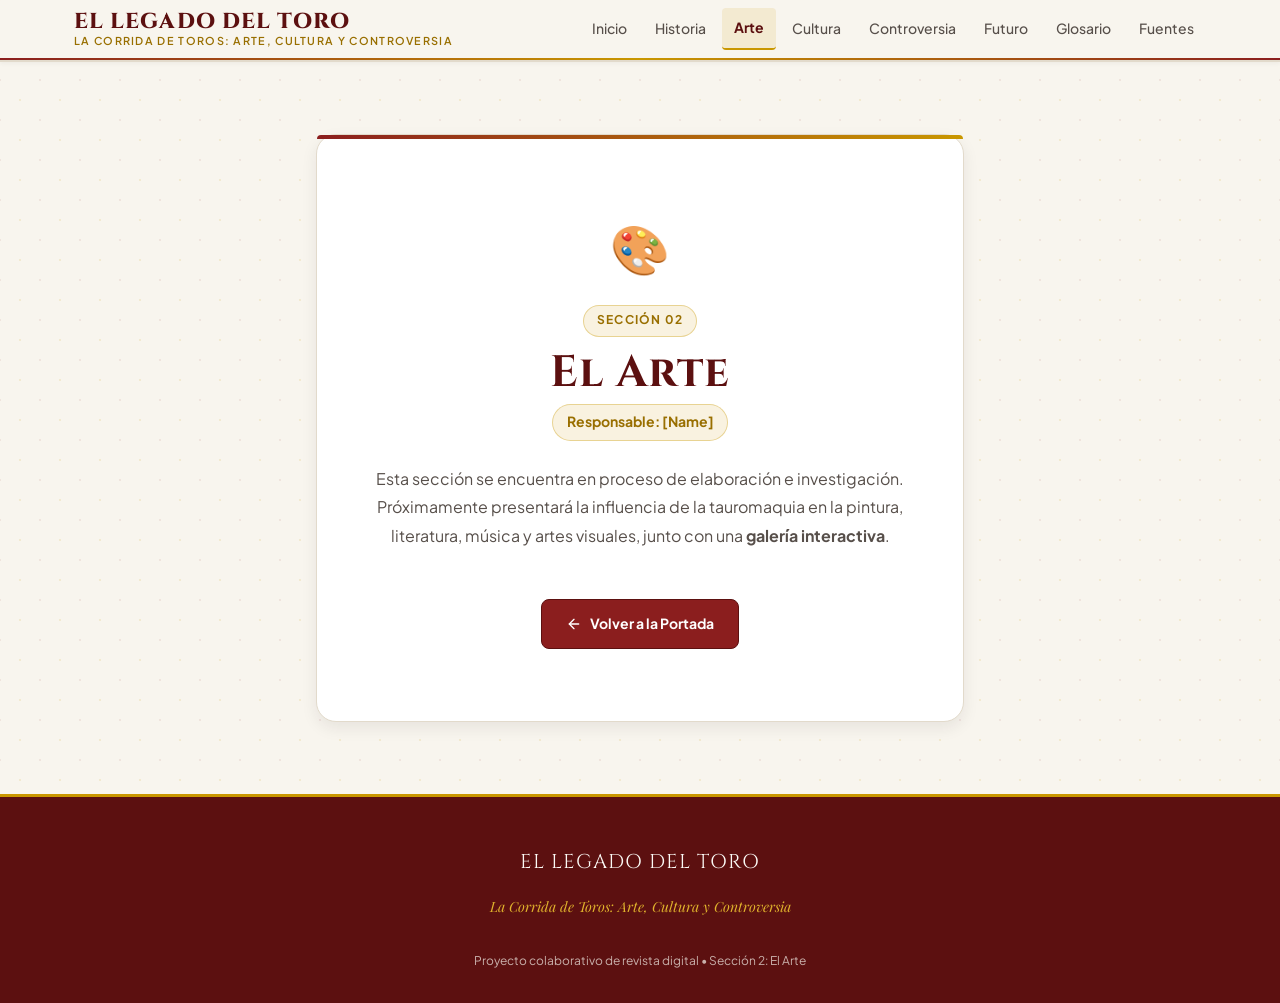
==== sections/arte/index.html @ b4656eda "Rebrand to El Legado del Toro and add 5-block landing page" ====
<!DOCTYPE html>
<html lang="es">
<head>
  <meta charset="UTF-8">
  <meta name="viewport" content="width=device-width, initial-scale=1.0">
  <meta name="description" content="Sección 2: El Arte - En construcción. Revista digital El Legado del Toro.">
  <title>El Arte (En Construcción) | El Legado del Toro</title>

  <!-- Estilos compartidos -->
  <link rel="stylesheet" href="../../css/shared.css">

  <!-- Script de navegación -->
  <script src="../../js/nav.js" defer></script>
</head>
<body>

  <!-- Contenedor de la barra de navegación compartida -->
  <div id="site-nav-container"></div>

  <main id="main-content">
    <div class="site-container">
      <div class="construction-container">
        <div class="construction-card">
          <div class="construction-icon" aria-hidden="true">🎨</div>
          <span class="badge badge-gold" style="margin-bottom: var(--space-sm);">Sección 02</span>
          <h1 class="construction-title">El Arte</h1>
          <div class="construction-owner">Responsable: [Name]</div>
          <p class="construction-desc">
            Esta sección se encuentra en proceso de elaboración e investigación. Próximamente presentará la influencia de la tauromaquia en la pintura, literatura, música y artes visuales, junto con una <strong>galería interactiva</strong>.
          </p>
          <a href="../../index.html" class="btn btn-primary" id="back-home-btn">
            <svg width="16" height="16" viewBox="0 0 24 24" fill="none" stroke="currentColor" stroke-width="2" stroke-linecap="round" stroke-linejoin="round" aria-hidden="true">
              <line x1="19" y1="12" x2="5" y2="12"></line>
              <polyline points="12 19 5 12 12 5"></polyline>
            </svg>
            Volver a la Portada
          </a>
        </div>
      </div>
    </div>
  </main>

  <footer class="site-footer" id="site-footer">
    <div class="site-container">
      <div class="footer-content">
        <div class="footer-brand">El Legado del Toro</div>
        <p class="footer-subtitle">La Corrida de Toros: Arte, Cultura y Controversia</p>
        <p class="footer-copy">
          Proyecto colaborativo de revista digital • Sección 2: El Arte
        </p>
      </div>
    </div>
  </footer>

</body>
</html>
---- css/shared.css ----
/* ==========================================================================
   EL LEGADO DEL TORO - SHARED DESIGN SYSTEM
   Archivo: css/shared.css
   Estilos base compartidos y variables globales para la revista digital.
   ========================================================================== */

@import url('https://fonts.googleapis.com/css2?family=Cinzel:wght@600;700;800;900&family=Playfair+Display:ital,wght@0,500;0,600;0,700;0,900;1,400;1,600&family=Plus+Jakarta+Sans:ital,wght@0,300;0,400;0,500;0,600;0,700;1,400&display=swap');

:root {
  /* --- PALETA DE COLOR PRINCIPAL --- */
  /* Rojo profundo (Primary) */
  --color-primary: #8B1E1E;
  --color-primary-dark: #5C1010;
  --color-primary-light: #B83232;
  --color-primary-subtle: rgba(139, 30, 30, 0.08);

  /* Dorado / Albero (Gold Accent) */
  --color-gold: #C99700;
  --color-gold-light: #E0B32D;
  --color-gold-dark: #996F00;
  --color-gold-subtle: rgba(201, 151, 0, 0.12);

  /* Arena / Fondo cálido (Sand Background) */
  --color-bg-sand: #F8F5EE;
  --color-bg-sand-light: #FCFAF6;
  --color-bg-sand-muted: #EFE9DD;
  --color-surface: #FFFFFF;
  --color-surface-elevated: #FFFDF9;

  /* Neutros y texto */
  --color-text-primary: #231F20;
  --color-text-secondary: #574F4A;
  --color-text-muted: #7E746D;
  --color-border: #E2DACB;
  --color-border-subtle: rgba(226, 218, 203, 0.6);
  --color-border-gold: rgba(201, 151, 0, 0.35);

  /* --- TIPOGRAFÍA --- */
  --font-serif-display: 'Cinzel', 'Playfair Display', Georgia, serif;
  --font-serif-heading: 'Playfair Display', Georgia, serif;
  --font-sans-body: 'Plus Jakarta Sans', system-ui, -apple-system, 'Segoe UI', Roboto, sans-serif;

  /* Escala de texto */
  --text-xs: 0.75rem;    /* 12px */
  --text-sm: 0.875rem;   /* 14px */
  --text-base: 1rem;     /* 16px */
  --text-lg: 1.125rem;   /* 18px */
  --text-xl: 1.25rem;    /* 20px */
  --text-2xl: 1.5rem;    /* 24px */
  --text-3xl: 1.875rem;  /* 30px */
  --text-4xl: 2.25rem;   /* 36px */
  --text-5xl: 3rem;      /* 48px */

  /* --- ESPACIADO Y LAYOUT --- */
  --space-xs: 0.25rem;
  --space-sm: 0.5rem;
  --space-md: 1rem;
  --space-lg: 1.5rem;
  --space-xl: 2rem;
  --space-2xl: 3rem;
  --space-3xl: 4.5rem;

  --max-width-content: 1180px;
  --max-width-reading: 780px;

  /* --- BORDES Y SOMBRAS --- */
  --radius-sm: 4px;
  --radius-md: 8px;
  --radius-lg: 14px;
  --radius-xl: 20px;
  --radius-full: 9999px;

  --shadow-sm: 0 2px 4px rgba(35, 31, 32, 0.04);
  --shadow-md: 0 6px 16px rgba(35, 31, 32, 0.08);
  --shadow-lg: 0 14px 34px rgba(35, 31, 32, 0.12);
  --shadow-gold: 0 8px 24px rgba(201, 151, 0, 0.22);
  --shadow-card-hover: 0 18px 36px rgba(139, 30, 30, 0.14);

  /* Transiciones */
  --transition-fast: 0.18s ease;
  --transition-normal: 0.28s cubic-bezier(0.16, 1, 0.3, 1);
}

/* ==========================================================================
   RESET & ESTILOS BASE
   ========================================================================== */

*, *::before, *::after {
  box-sizing: border-box;
  margin: 0;
  padding: 0;
}

html {
  font-size: 16px;
  scroll-behavior: smooth;
  -webkit-text-size-adjust: 100%;
}

body {
  font-family: var(--font-sans-body);
  font-size: var(--text-base);
  line-height: 1.7;
  color: var(--color-text-primary);
  background-color: var(--color-bg-sand);
  background-image: 
    radial-gradient(var(--color-gold-subtle) 0.75px, transparent 0.75px),
    radial-gradient(var(--color-primary-subtle) 0.75px, var(--color-bg-sand) 0.75px);
  background-size: 40px 40px;
  background-position: 0 0, 20px 20px;
  min-height: 100vh;
  display: flex;
  flex-direction: column;
}

/* Selección de texto */
::selection {
  background-color: var(--color-gold);
  color: var(--color-surface);
}

/* Enlaces */
a {
  color: var(--color-primary);
  text-decoration: none;
  transition: color var(--transition-fast), border-color var(--transition-fast);
}

a:hover {
  color: var(--color-primary-dark);
}

/* Tipografía de encabezados */
h1, h2, h3, h4, h5, h6 {
  font-family: var(--font-serif-heading);
  color: var(--color-primary-dark);
  line-height: 1.25;
  font-weight: 700;
  letter-spacing: -0.01em;
}

h1 {
  font-family: var(--font-serif-display);
  font-size: clamp(2.2rem, 5vw, 3.5rem);
  letter-spacing: 0.02em;
}

h2 {
  font-size: clamp(1.75rem, 3.5vw, 2.35rem);
  margin-bottom: var(--space-md);
  position: relative;
}

h3 {
  font-size: var(--text-2xl);
  margin-bottom: var(--space-sm);
}

p {
  margin-bottom: var(--space-md);
  color: var(--color-text-secondary);
}

p:last-child {
  margin-bottom: 0;
}

/* ==========================================================================
   LAYOUT Y CONTENEDORES
   ========================================================================== */

.site-container {
  width: 100%;
  max-width: var(--max-width-content);
  margin-left: auto;
  margin-right: auto;
  padding-left: var(--space-lg);
  padding-right: var(--space-lg);
}

.reading-container {
  width: 100%;
  max-width: var(--max-width-reading);
  margin-left: auto;
  margin-right: auto;
}

main {
  flex: 1 0 auto;
}

/* ==========================================================================
   BARRA DE NAVEGACIÓN (SHARED NAVBAR)
   ========================================================================== */

.site-header {
  position: sticky;
  top: 0;
  z-index: 1000;
  background-color: rgba(248, 245, 238, 0.96);
  backdrop-filter: blur(12px);
  -webkit-backdrop-filter: blur(12px);
  border-bottom: 2px solid var(--color-border);
  box-shadow: var(--shadow-sm);
  transition: background-color var(--transition-normal);
}

.site-header::after {
  content: '';
  display: block;
  height: 2px;
  background: linear-gradient(90deg, var(--color-primary) 0%, var(--color-gold) 50%, var(--color-primary) 100%);
  width: 100%;
}

.site-nav {
  display: flex;
  align-items: center;
  justify-content: space-between;
  padding-top: var(--space-sm);
  padding-bottom: var(--space-sm);
  gap: var(--space-md);
}

.nav-brand {
  display: flex;
  flex-direction: column;
  text-decoration: none;
  line-height: 1.15;
}

.nav-brand-title {
  font-family: var(--font-serif-display);
  font-size: clamp(1.1rem, 2vw, 1.35rem);
  font-weight: 800;
  color: var(--color-primary-dark);
  letter-spacing: 0.05em;
  text-transform: uppercase;
}

.nav-brand-subtitle {
  font-size: 0.68rem;
  color: var(--color-gold-dark);
  text-transform: uppercase;
  letter-spacing: 0.12em;
  font-weight: 600;
}

.nav-toggle {
  display: none;
  background: transparent;
  border: 1px solid var(--color-border);
  border-radius: var(--radius-sm);
  padding: 0.5rem 0.65rem;
  color: var(--color-primary-dark);
  cursor: pointer;
  font-size: 1.25rem;
  transition: all var(--transition-fast);
}

.nav-toggle:hover,
.nav-toggle:focus-visible {
  background-color: var(--color-gold-subtle);
  border-color: var(--color-gold);
  outline: none;
}

.nav-menu-wrapper {
  display: flex;
  align-items: center;
}

.nav-menu {
  display: flex;
  list-style: none;
  align-items: center;
  gap: 0.25rem;
}

.nav-item {
  position: relative;
}

.nav-link {
  display: block;
  padding: 0.5rem 0.75rem;
  font-size: var(--text-sm);
  font-weight: 500;
  color: var(--color-text-secondary);
  border-radius: var(--radius-sm);
  transition: all var(--transition-fast);
  white-space: nowrap;
}

.nav-link:hover {
  color: var(--color-primary);
  background-color: var(--color-primary-subtle);
}

.nav-link.active {
  color: var(--color-primary-dark);
  font-weight: 700;
  background-color: var(--color-gold-subtle);
  border-bottom: 2px solid var(--color-gold);
}

/* ==========================================================================
   LANDING PAGE: HERO SECTION (STRIKING HERO)
   ========================================================================== */

.landing-hero {
  padding: var(--space-3xl) 0 var(--space-2xl);
  text-align: center;
  position: relative;
}

.hero-ornament {
  display: flex;
  align-items: center;
  justify-content: center;
  gap: var(--space-sm);
  margin-bottom: var(--space-md);
}

.hero-ornament-line {
  width: 48px;
  height: 1px;
  background-color: var(--color-gold);
}

.hero-crest {
  font-size: 1.4rem;
  color: var(--color-gold);
}

.hero-title {
  font-family: var(--font-serif-display);
  font-size: clamp(2.5rem, 6vw, 4.25rem);
  font-weight: 900;
  color: var(--color-primary-dark);
  letter-spacing: 0.04em;
  text-transform: uppercase;
  margin-bottom: var(--space-sm);
  line-height: 1.1;
  text-shadow: 0 2px 4px rgba(139, 30, 30, 0.08);
}

.hero-subtitle {
  font-family: var(--font-serif-heading);
  font-size: clamp(1.2rem, 2.5vw, 1.75rem);
  font-style: italic;
  color: var(--color-gold-dark);
  margin-bottom: var(--space-lg);
  letter-spacing: 0.01em;
}

.hero-welcome {
  max-width: 720px;
  margin: 0 auto;
  font-size: clamp(1rem, 1.8vw, 1.18rem);
  color: var(--color-text-secondary);
  line-height: 1.8;
}

.hero-divider {
  display: flex;
  align-items: center;
  justify-content: center;
  margin: var(--space-2xl) auto 0;
  max-width: 280px;
}

.hero-divider::before,
.hero-divider::after {
  content: '';
  flex: 1;
  height: 1px;
  background: linear-gradient(to right, transparent, var(--color-border-gold), transparent);
}

/* ==========================================================================
   LANDING PAGE: 5 BLOQUES DE MIEMBROS (DATA-DRIVEN MEMBERS GRID)
   ========================================================================== */

.members-section {
  padding: var(--space-2xl) 0 var(--space-3xl);
}

.members-header {
  text-align: center;
  margin-bottom: var(--space-2xl);
}

.members-section-label {
  font-size: var(--text-xs);
  text-transform: uppercase;
  letter-spacing: 0.16em;
  color: var(--color-gold-dark);
  font-weight: 700;
  display: block;
  margin-bottom: var(--space-xs);
}

.members-section-title {
  font-size: clamp(1.8rem, 3.5vw, 2.5rem);
  color: var(--color-primary-dark);
}

.members-grid {
  display: grid;
  grid-template-columns: repeat(auto-fit, minmax(320px, 1fr));
  gap: var(--space-xl);
}

/* Estilo de cada bloque grande clickeable */
.member-block {
  display: flex;
  flex-direction: column;
  background-color: var(--color-surface);
  border: 1px solid var(--color-border);
  border-radius: var(--radius-lg);
  padding: var(--space-xl);
  text-decoration: none;
  color: inherit;
  box-shadow: var(--shadow-sm);
  position: relative;
  overflow: hidden;
  transition: transform var(--transition-normal), box-shadow var(--transition-normal), border-color var(--transition-normal);
  cursor: pointer;
}

.member-block::before {
  content: '';
  position: absolute;
  top: 0;
  left: 0;
  right: 0;
  height: 4px;
  background: linear-gradient(90deg, var(--color-primary) 0%, var(--color-gold) 100%);
  opacity: 0.6;
  transition: opacity var(--transition-fast), height var(--transition-fast);
}

/* Animaciones Hover y Focus */
.member-block:hover {
  transform: translateY(-8px);
  border-color: var(--color-gold);
  box-shadow: var(--shadow-card-hover), var(--shadow-gold);
  background-color: var(--color-surface-elevated);
}

.member-block:hover::before {
  opacity: 1;
  height: 6px;
}

.member-block:focus-visible {
  outline: 3px solid var(--color-gold);
  outline-offset: 4px;
  transform: translateY(-4px);
  box-shadow: var(--shadow-md), var(--shadow-gold);
}

/* Encabezado del bloque */
.member-block-top {
  display: flex;
  align-items: center;
  justify-content: space-between;
  margin-bottom: var(--space-md);
}

.member-block-num {
  font-family: var(--font-serif-display);
  font-size: var(--text-sm);
  font-weight: 700;
  color: var(--color-gold-dark);
  letter-spacing: 0.1em;
  text-transform: uppercase;
}

.member-block-author {
  font-size: var(--text-xs);
  font-weight: 700;
  color: var(--color-primary-dark);
  background-color: var(--color-primary-subtle);
  padding: 0.25rem 0.65rem;
  border-radius: var(--radius-full);
  border: 1px solid rgba(139, 30, 30, 0.15);
  letter-spacing: 0.03em;
}

/* Título de la sección */
.member-block-title {
  font-family: var(--font-serif-heading);
  font-size: var(--text-2xl);
  color: var(--color-primary-dark);
  margin-bottom: var(--space-sm);
  transition: color var(--transition-fast);
}

.member-block:hover .member-block-title {
  color: var(--color-primary);
}

/* Descripción de una línea */
.member-block-desc {
  font-size: var(--text-sm);
  color: var(--color-text-secondary);
  line-height: 1.6;
  margin-bottom: var(--space-lg);
  flex-grow: 1;
}

/* Pie del bloque: Funcionalidad interactiva y flecha */
.member-block-footer {
  display: flex;
  align-items: center;
  justify-content: space-between;
  border-top: 1px solid var(--color-border-subtle);
  padding-top: var(--space-md);
  margin-top: auto;
}

.member-block-feature {
  display: inline-flex;
  align-items: center;
  gap: 0.4rem;
  font-size: var(--text-xs);
  font-weight: 600;
  color: var(--color-gold-dark);
  background-color: var(--color-gold-subtle);
  padding: 0.3rem 0.65rem;
  border-radius: var(--radius-md);
  border: 1px solid var(--color-border-gold);
}

.member-block-cta {
  font-size: var(--text-xs);
  font-weight: 700;
  color: var(--color-primary);
  display: inline-flex;
  align-items: center;
  gap: 0.25rem;
  text-transform: uppercase;
  letter-spacing: 0.05em;
  transition: transform var(--transition-fast);
}

.member-block:hover .member-block-cta {
  transform: translateX(4px);
  color: var(--color-primary-dark);
}

/* ==========================================================================
   BOTONES Y ELEMENTOS DE ACCIÓN
   ========================================================================== */

.btn {
  display: inline-flex;
  align-items: center;
  justify-content: center;
  gap: 0.5rem;
  padding: 0.75rem 1.5rem;
  font-size: var(--text-sm);
  font-weight: 700;
  border-radius: var(--radius-md);
  text-decoration: none;
  cursor: pointer;
  transition: all var(--transition-fast);
  border: 1px solid transparent;
  font-family: var(--font-sans-body);
}

.btn-primary {
  background-color: var(--color-primary);
  color: var(--color-surface);
  border-color: var(--color-primary-dark);
}

.btn-primary:hover {
  background-color: var(--color-primary-dark);
  color: var(--color-surface);
  box-shadow: var(--shadow-md);
}

.btn-outline {
  background-color: transparent;
  color: var(--color-primary-dark);
  border-color: var(--color-border);
}

.btn-outline:hover {
  border-color: var(--color-gold);
  background-color: var(--color-gold-subtle);
}

/* ==========================================================================
   PÁGINAS PLACEHOLDER: EN CONSTRUCCIÓN
   ========================================================================== */

.construction-container {
  padding: var(--space-3xl) var(--space-md);
  text-align: center;
  max-width: 680px;
  margin: 0 auto;
}

.construction-card {
  background-color: var(--color-surface);
  border: 1px solid var(--color-border);
  border-radius: var(--radius-xl);
  padding: var(--space-3xl) var(--space-xl);
  box-shadow: var(--shadow-md);
  position: relative;
}

.construction-card::before {
  content: '';
  position: absolute;
  top: 0;
  left: 0;
  right: 0;
  height: 4px;
  background: linear-gradient(90deg, var(--color-primary) 0%, var(--color-gold) 100%);
  border-radius: var(--radius-xl) var(--radius-xl) 0 0;
}

.construction-icon {
  font-size: 3rem;
  color: var(--color-gold);
  margin-bottom: var(--space-md);
}

.construction-title {
  font-family: var(--font-serif-display);
  font-size: clamp(2rem, 4vw, 2.75rem);
  color: var(--color-primary-dark);
  margin-bottom: var(--space-xs);
}

.construction-owner {
  display: inline-block;
  font-size: var(--text-sm);
  font-weight: 700;
  color: var(--color-gold-dark);
  background-color: var(--color-gold-subtle);
  padding: 0.35rem 0.85rem;
  border-radius: var(--radius-full);
  border: 1px solid var(--color-border-gold);
  margin-bottom: var(--space-lg);
}

.construction-desc {
  font-size: var(--text-base);
  color: var(--color-text-secondary);
  line-height: 1.8;
  margin-bottom: var(--space-2xl);
}

/* ==========================================================================
   COMPONENTES COMPARTIDOS: BADGES, BYLINE, REFLEXIÓN, PLACEHOLDERS
   ========================================================================== */

.badge {
  display: inline-block;
  padding: 0.3rem 0.8rem;
  font-size: var(--text-xs);
  font-weight: 700;
  letter-spacing: 0.1em;
  text-transform: uppercase;
  border-radius: var(--radius-full);
  background-color: var(--color-primary-subtle);
  color: var(--color-primary-dark);
  border: 1px solid rgba(139, 30, 30, 0.2);
}

.badge-gold {
  background-color: var(--color-gold-subtle);
  color: var(--color-gold-dark);
  border-color: var(--color-border-gold);
}

.card {
  background-color: var(--color-surface);
  border: 1px solid var(--color-border);
  border-radius: var(--radius-md);
  padding: var(--space-xl);
  box-shadow: var(--shadow-sm);
  transition: box-shadow var(--transition-normal), transform var(--transition-normal);
}

.card:hover {
  box-shadow: var(--shadow-md);
}

.byline-container {
  display: flex;
  align-items: center;
  gap: var(--space-md);
  padding: var(--space-md) 0;
  border-top: 1px solid var(--color-border);
  border-bottom: 1px solid var(--color-border);
  margin-top: var(--space-lg);
  margin-bottom: var(--space-xl);
}

.byline-avatar {
  width: 44px;
  height: 44px;
  border-radius: var(--radius-full);
  background: linear-gradient(135deg, var(--color-primary) 0%, var(--color-gold) 100%);
  display: flex;
  align-items: center;
  justify-content: center;
  color: var(--color-surface);
  font-weight: 700;
  font-size: var(--text-sm);
  box-shadow: var(--shadow-sm);
  flex-shrink: 0;
}

.byline-info {
  display: flex;
  flex-direction: column;
}

.byline-author {
  font-weight: 700;
  color: var(--color-primary-dark);
  font-size: var(--text-base);
}

.byline-role {
  font-size: var(--text-xs);
  color: var(--color-text-muted);
  text-transform: uppercase;
  letter-spacing: 0.05em;
}

.reflection-box {
  background: linear-gradient(to right, #FFFDF9, #FBF8F1);
  border-left: 5px solid var(--color-primary);
  border-top: 1px solid var(--color-border);
  border-right: 1px solid var(--color-border);
  border-bottom: 1px solid var(--color-border);
  border-radius: 0 var(--radius-md) var(--radius-md) 0;
  padding: var(--space-xl);
  position: relative;
  box-shadow: var(--shadow-sm);
  margin: var(--space-2xl) 0;
}

.reflection-box::before {
  content: '“';
  position: absolute;
  top: 10px;
  right: 25px;
  font-family: var(--font-serif-display);
  font-size: 5rem;
  line-height: 1;
  color: var(--color-gold-subtle);
  pointer-events: none;
}

.reflection-title {
  display: flex;
  align-items: center;
  gap: var(--space-sm);
  font-family: var(--font-serif-heading);
  font-size: var(--text-2xl);
  color: var(--color-primary-dark);
  margin-bottom: var(--space-md);
}

.reflection-title svg {
  color: var(--color-gold);
}

.placeholder-box {
  background-color: rgba(255, 255, 255, 0.65);
  border: 2px dashed var(--color-border);
  border-radius: var(--radius-md);
  padding: var(--space-2xl) var(--space-xl);
  text-align: center;
  margin: var(--space-xl) 0;
  position: relative;
  transition: border-color var(--transition-fast), background-color var(--transition-fast);
}

.placeholder-box:hover {
  border-color: var(--color-gold);
  background-color: rgba(255, 255, 255, 0.9);
}

.placeholder-icon {
  font-size: 2.25rem;
  color: var(--color-gold);
  margin-bottom: var(--space-sm);
}

.placeholder-title {
  font-family: var(--font-serif-heading);
  font-size: var(--text-xl);
  color: var(--color-primary-dark);
  margin-bottom: var(--space-xs);
}

.placeholder-desc {
  font-size: var(--text-sm);
  color: var(--color-text-muted);
  max-width: 580px;
  margin: 0 auto;
}

.references-section {
  background-color: var(--color-surface);
  border: 1px solid var(--color-border);
  border-radius: var(--radius-md);
  padding: var(--space-xl);
  margin: var(--space-2xl) 0;
}

.references-list {
  list-style: none;
  padding-left: 0;
  margin-top: var(--space-md);
}

.reference-item {
  padding: var(--space-sm) 0;
  border-bottom: 1px solid var(--color-border-subtle);
  font-size: var(--text-sm);
  color: var(--color-text-secondary);
  line-height: 1.5;
}

.reference-item:last-child {
  border-bottom: none;
}

/* ==========================================================================
   PIE DE PÁGINA (SHARED FOOTER)
   ========================================================================== */

.site-footer {
  margin-top: auto;
  background-color: var(--color-primary-dark);
  color: var(--color-bg-sand-light);
  border-top: 3px solid var(--color-gold);
  padding: var(--space-2xl) 0 var(--space-xl);
}

.footer-content {
  display: flex;
  flex-direction: column;
  gap: var(--space-md);
  text-align: center;
}

.footer-brand {
  font-family: var(--font-serif-display);
  font-size: var(--text-xl);
  color: var(--color-bg-sand-light);
  letter-spacing: 0.05em;
  text-transform: uppercase;
}

.footer-subtitle {
  font-family: var(--font-serif-heading);
  font-style: italic;
  font-size: var(--text-sm);
  color: var(--color-gold-light);
}

.footer-copy {
  font-size: var(--text-xs);
  color: rgba(248, 245, 238, 0.7);
}

/* ==========================================================================
   RESPONSIVIDAD Y BREAKPOINTS
   ========================================================================== */

@media (max-width: 960px) {
  .nav-toggle {
    display: block;
  }

  .nav-menu-wrapper {
    display: none;
    position: absolute;
    top: 100%;
    left: 0;
    right: 0;
    background-color: var(--color-bg-sand-light);
    border-bottom: 2px solid var(--color-gold);
    box-shadow: var(--shadow-lg);
    padding: var(--space-md);
  }

  .nav-menu-wrapper.is-open {
    display: block;
  }

  .nav-menu {
    flex-direction: column;
    align-items: stretch;
    gap: var(--space-xs);
  }

  .nav-link {
    padding: 0.75rem 1rem;
    font-size: var(--text-base);
  }
}

@media (max-width: 768px) {
  .members-grid {
    grid-template-columns: 1fr;
  }
}
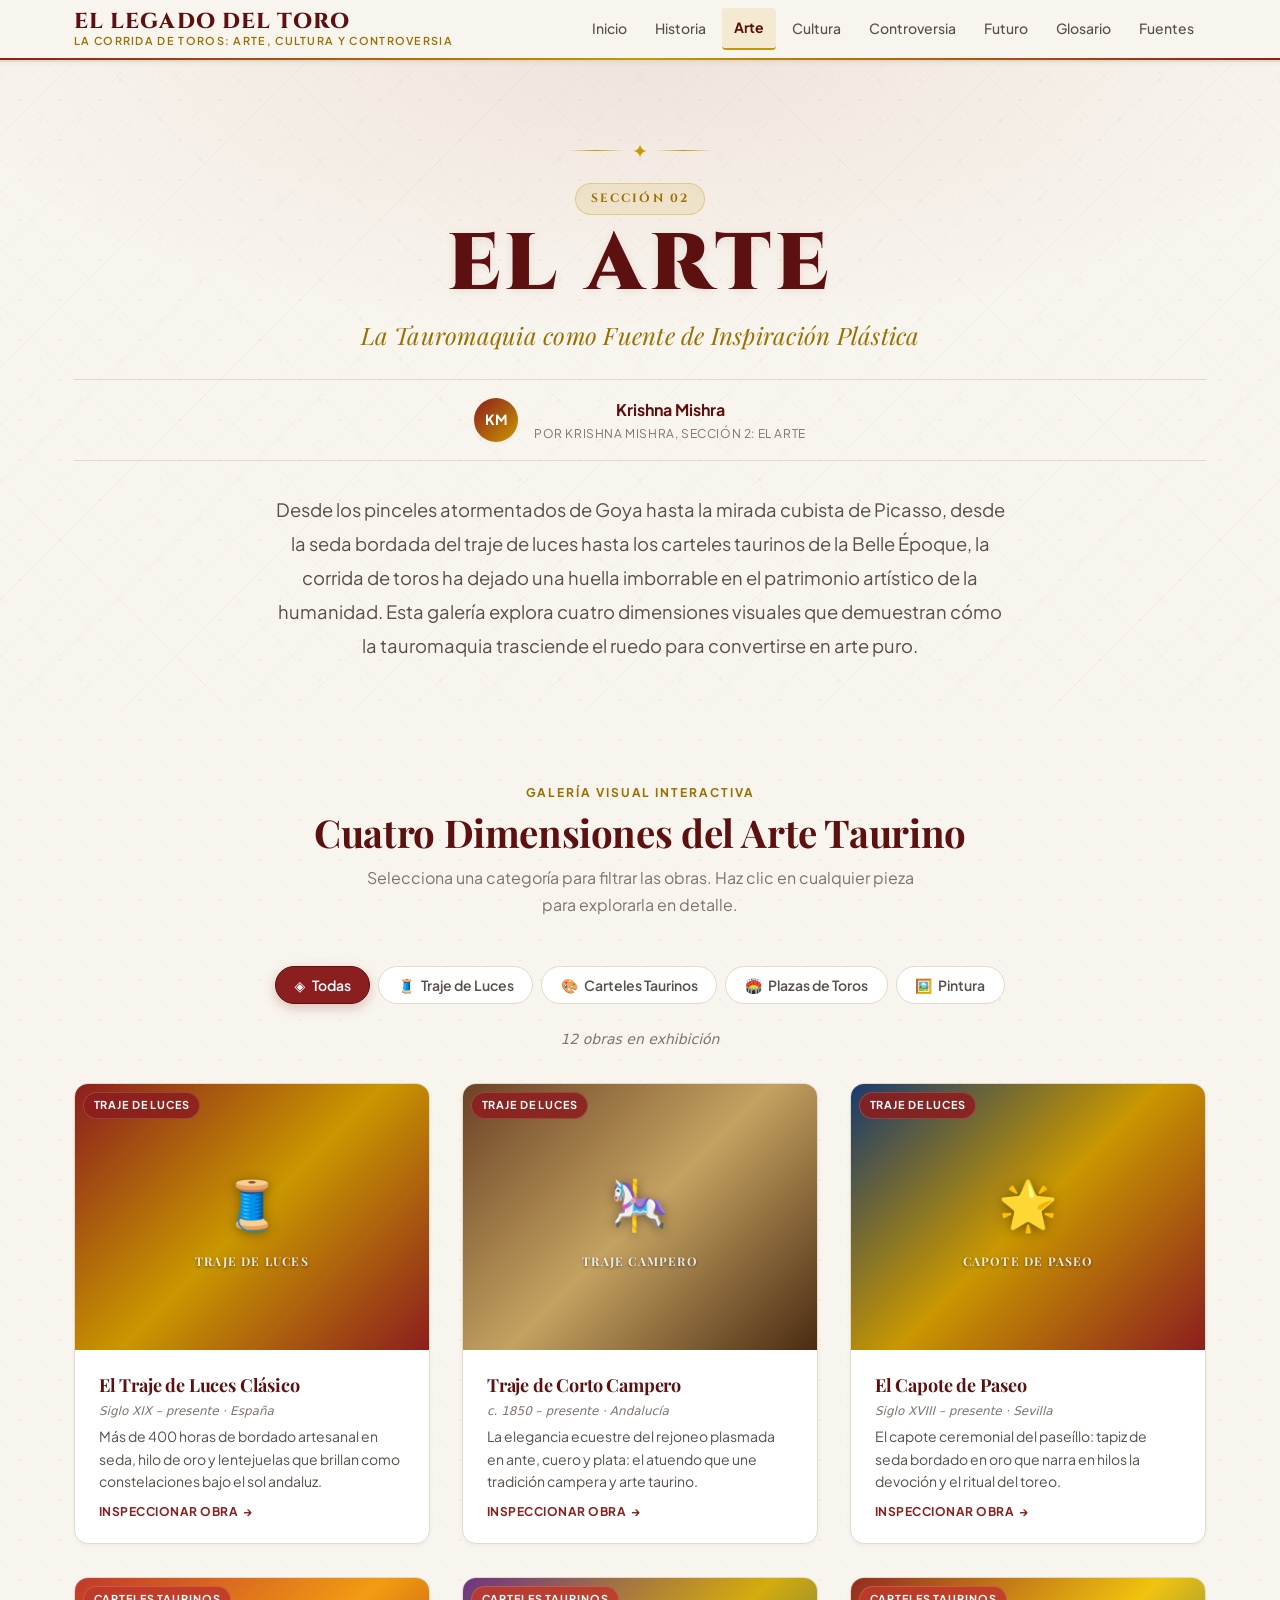
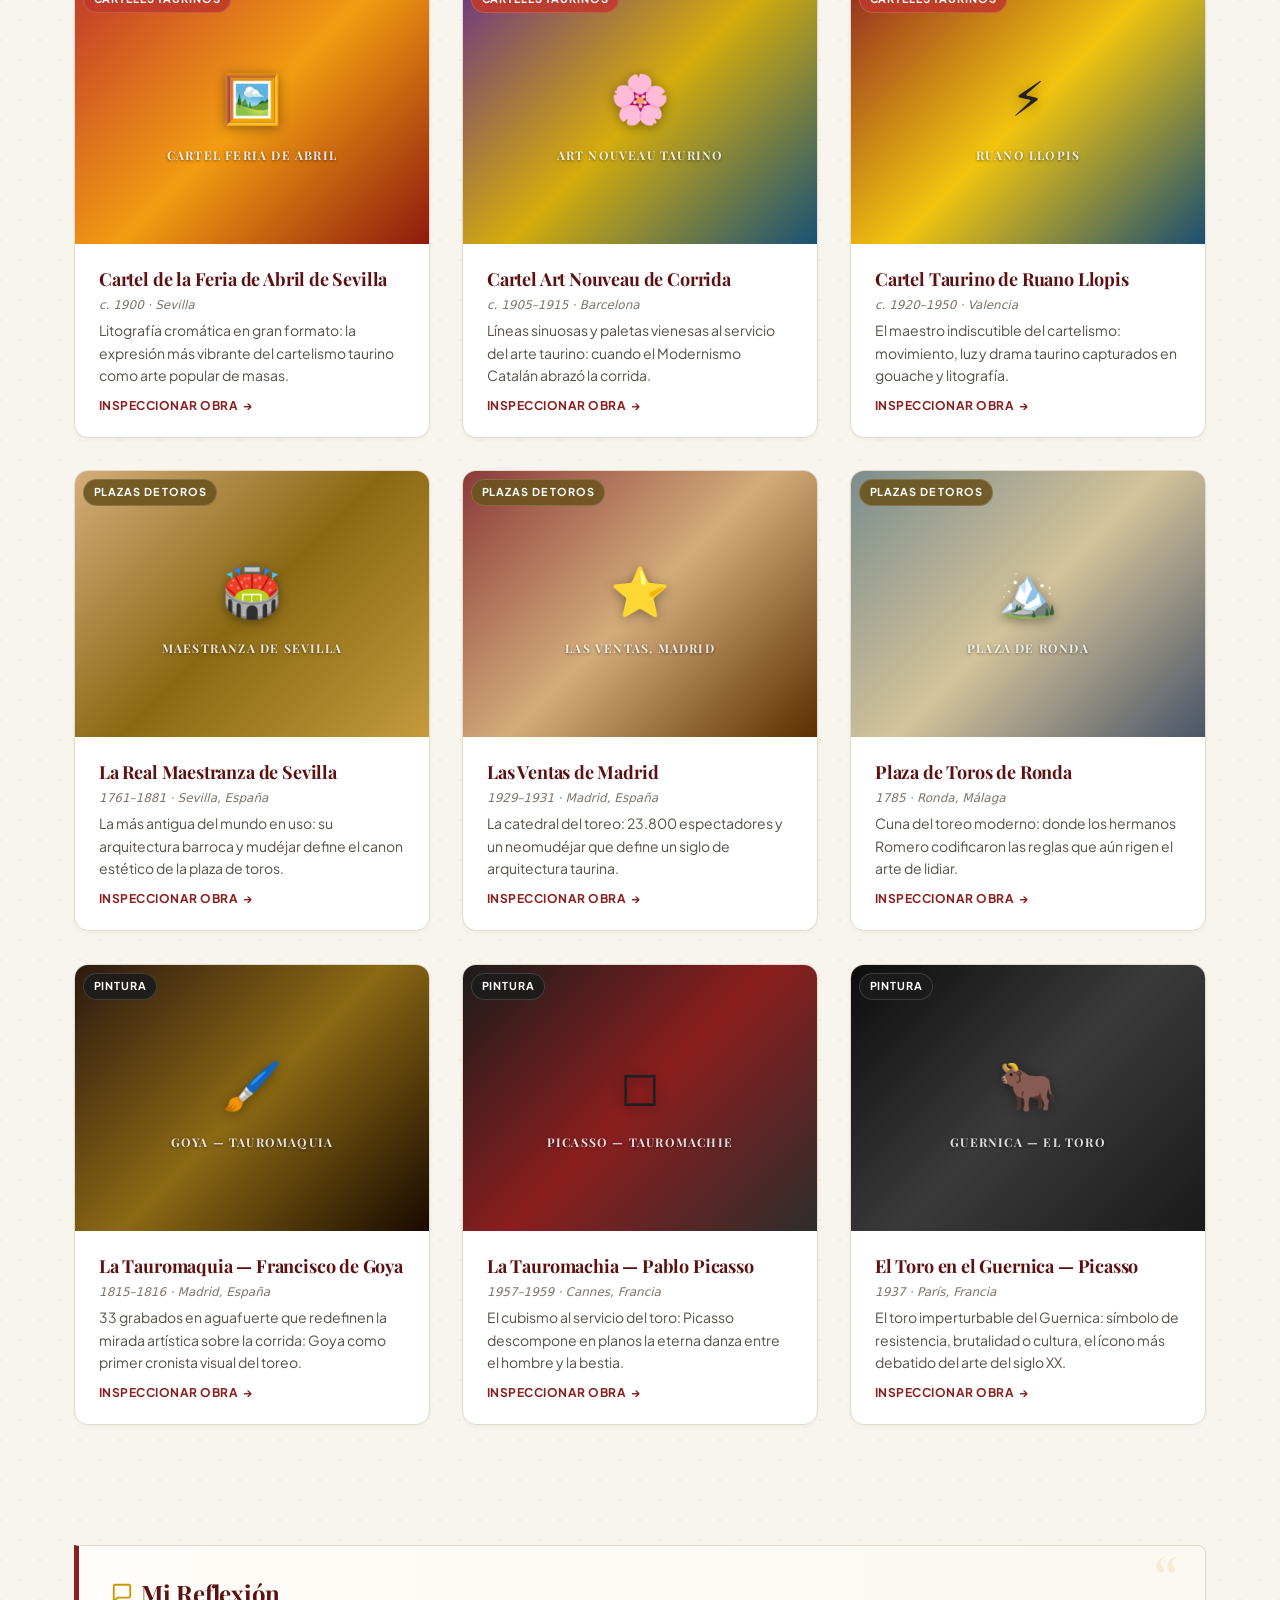
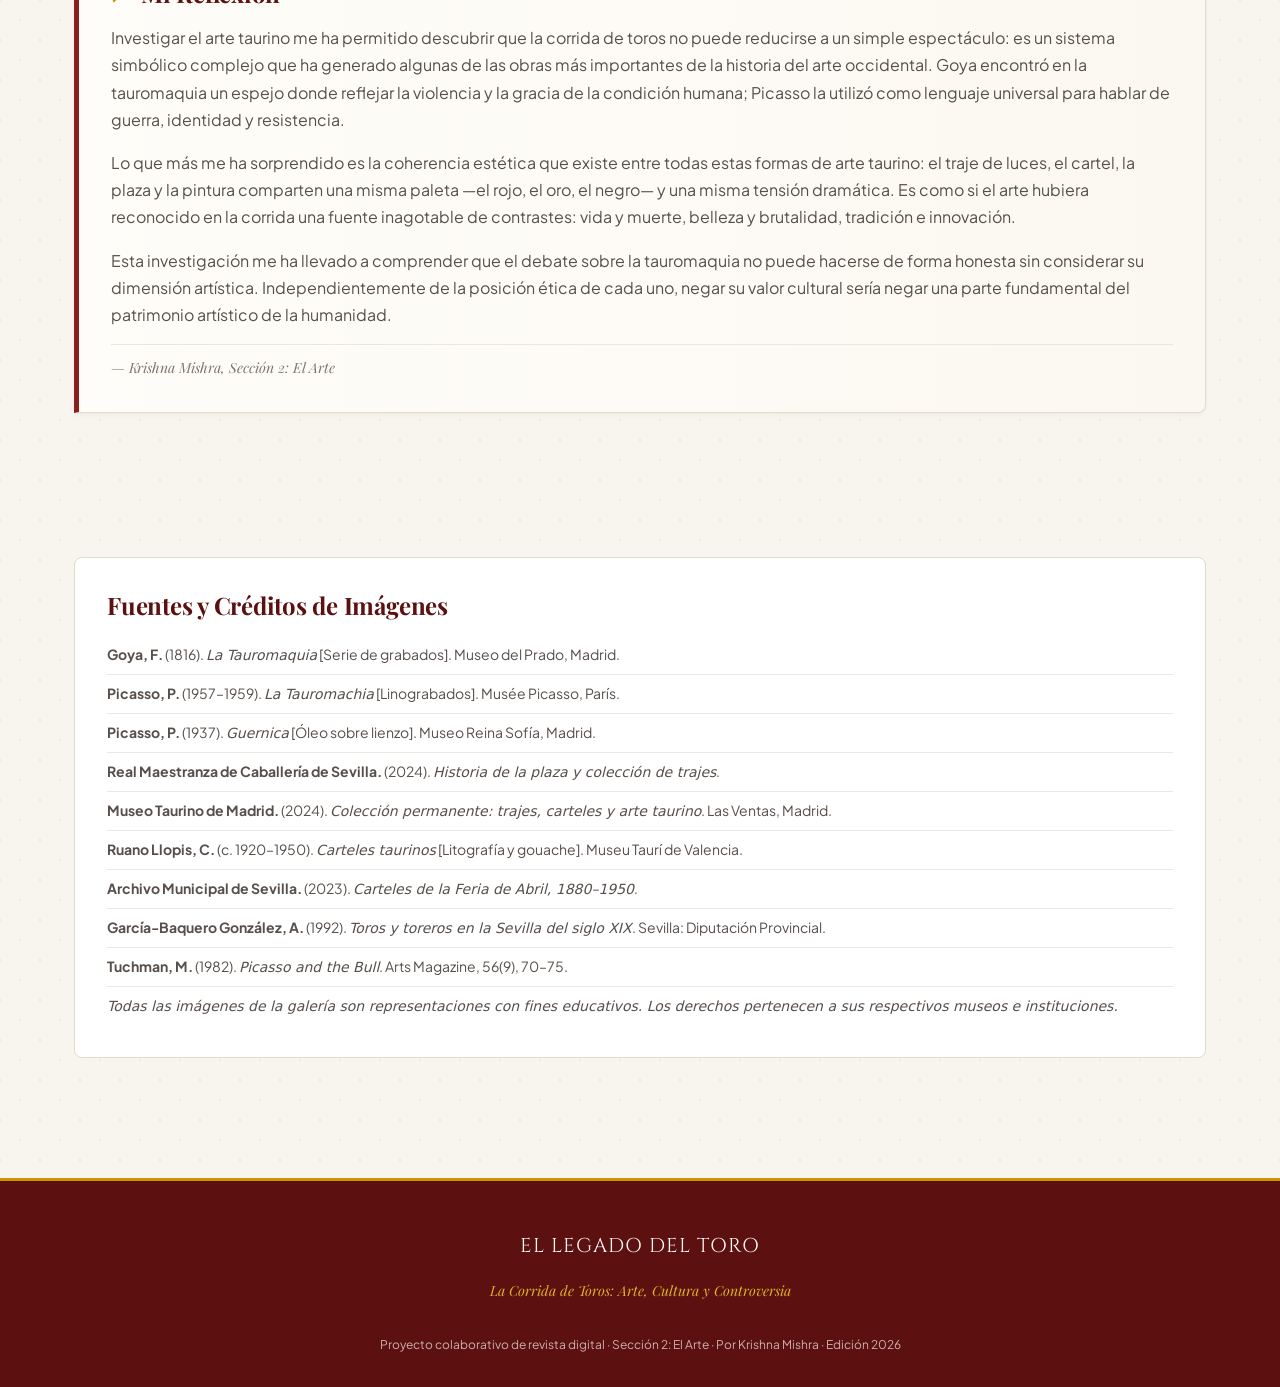
==== commit 0a039ae2: "feat(arte): build Section 2 El Arte interactive gallery - Add sections/arte/index.html with full pag" ====
--- a/sections/arte/index.html
+++ b/sections/arte/index.html
@@ -3,41 +3,406 @@
 <head>
   <meta charset="UTF-8">
   <meta name="viewport" content="width=device-width, initial-scale=1.0">
-  <meta name="description" content="Sección 2: El Arte - En construcción. Revista digital El Legado del Toro.">
-  <title>El Arte (En Construcción) | El Legado del Toro</title>
-
-  <!-- Estilos compartidos -->
+  <meta name="description" content="Sección 2: El Arte — La influencia de la tauromaquia en el traje de luces, los carteles taurinos, las plazas de toros y la pintura de Goya y Picasso. Galería interactiva.">
+  <title>El Arte | El Legado del Toro</title>
   <link rel="stylesheet" href="../../css/shared.css">
-
-  <!-- Script de navegación -->
+  <link rel="stylesheet" href="style.css">
   <script src="../../js/nav.js" defer></script>
+  <script src="script.js" defer></script>
 </head>
 <body>
-
-  <!-- Contenedor de la barra de navegación compartida -->
   <div id="site-nav-container"></div>
-
   <main id="main-content">
-    <div class="site-container">
-      <div class="construction-container">
-        <div class="construction-card">
-          <div class="construction-icon" aria-hidden="true">🎨</div>
-          <span class="badge badge-gold" style="margin-bottom: var(--space-sm);">Sección 02</span>
-          <h1 class="construction-title">El Arte</h1>
-          <div class="construction-owner">Responsable: [Name]</div>
-          <p class="construction-desc">
-            Esta sección se encuentra en proceso de elaboración e investigación. Próximamente presentará la influencia de la tauromaquia en la pintura, literatura, música y artes visuales, junto con una <strong>galería interactiva</strong>.
-          </p>
-          <a href="../../index.html" class="btn btn-primary" id="back-home-btn">
-            <svg width="16" height="16" viewBox="0 0 24 24" fill="none" stroke="currentColor" stroke-width="2" stroke-linecap="round" stroke-linejoin="round" aria-hidden="true">
-              <line x1="19" y1="12" x2="5" y2="12"></line>
-              <polyline points="12 19 5 12 12 5"></polyline>
-            </svg>
-            Volver a la Portada
-          </a>
-        </div>
-      </div>
-    </div>
+
+    <!-- HERO -->
+    <section class="arte-hero" id="arte-hero" aria-labelledby="arte-hero-title">
+      <div class="arte-hero-bg" aria-hidden="true">
+        <div class="arte-hero-bg-pattern"></div>
+        <div class="arte-hero-bg-vignette"></div>
+      </div>
+      <div class="site-container arte-hero-content">
+        <div class="arte-hero-ornament" aria-hidden="true">
+          <span class="arte-hero-ornament-line"></span>
+          <span class="arte-hero-ornament-icon">✦</span>
+          <span class="arte-hero-ornament-line"></span>
+        </div>
+        <div class="arte-hero-badge-row">
+          <span class="arte-section-badge" id="arte-section-badge">Sección 02</span>
+        </div>
+        <h1 class="arte-hero-title" id="arte-hero-title">El Arte</h1>
+        <p class="arte-hero-subtitle">La Tauromaquia como Fuente de Inspiración Plástica</p>
+        <div class="byline-container arte-byline" id="arte-byline">
+          <div class="byline-avatar" aria-hidden="true">KM</div>
+          <div class="byline-info">
+            <span class="byline-author">Krishna Mishra</span>
+            <span class="byline-role">Por Krishna Mishra, Sección 2: El Arte</span>
+          </div>
+        </div>
+        <p class="arte-hero-lead" id="arte-hero-lead">
+          Desde los pinceles atormentados de Goya hasta la mirada cubista de Picasso, desde la seda bordada del traje de luces hasta los carteles taurinos de la Belle Époque, la corrida de toros ha dejado una huella imborrable en el patrimonio artístico de la humanidad. Esta galería explora cuatro dimensiones visuales que demuestran cómo la tauromaquia trasciende el ruedo para convertirse en arte puro.
+        </p>
+      </div>
+    </section>
+
+    <!-- GALERÍA -->
+    <section class="arte-gallery-section" id="arte-gallery" aria-labelledby="arte-gallery-heading">
+      <div class="site-container">
+        <div class="arte-section-header">
+          <span class="arte-section-label">Galería Visual Interactiva</span>
+          <h2 class="arte-section-title" id="arte-gallery-heading">Cuatro Dimensiones del Arte Taurino</h2>
+          <p class="arte-section-intro">Selecciona una categoría para filtrar las obras. Haz clic en cualquier pieza para explorarla en detalle.</p>
+        </div>
+
+        <!-- FILTROS -->
+        <div class="arte-filter-bar" role="group" aria-label="Filtrar galería por categoría" id="arte-filter-bar">
+          <button class="arte-filter-btn arte-filter-btn--active" data-filter="all" id="arte-filter-all" aria-pressed="true">
+            <span class="arte-filter-btn-icon" aria-hidden="true">◈</span> Todas
+          </button>
+          <button class="arte-filter-btn" data-filter="traje" id="arte-filter-traje" aria-pressed="false">
+            <span class="arte-filter-btn-icon" aria-hidden="true">🧵</span> Traje de Luces
+          </button>
+          <button class="arte-filter-btn" data-filter="carteles" id="arte-filter-carteles" aria-pressed="false">
+            <span class="arte-filter-btn-icon" aria-hidden="true">🎨</span> Carteles Taurinos
+          </button>
+          <button class="arte-filter-btn" data-filter="plazas" id="arte-filter-plazas" aria-pressed="false">
+            <span class="arte-filter-btn-icon" aria-hidden="true">🏟️</span> Plazas de Toros
+          </button>
+          <button class="arte-filter-btn" data-filter="pintura" id="arte-filter-pintura" aria-pressed="false">
+            <span class="arte-filter-btn-icon" aria-hidden="true">🖼️</span> Pintura
+          </button>
+        </div>
+
+        <div class="arte-gallery-count" id="arte-gallery-count" aria-live="polite" aria-atomic="true">
+          <span id="arte-count-number">12</span> obras en exhibición
+        </div>
+
+        <!-- GRID -->
+        <div class="arte-gallery-grid" id="arte-gallery-grid" role="list" aria-label="Galería de arte taurino">
+
+          <!-- TRAJE 1 -->
+          <article class="arte-card" data-category="traje" id="arte-card-1" role="listitem" tabindex="0"
+            data-title="El Traje de Luces Clásico" data-year="Siglo XIX – presente" data-origin="España"
+            data-medium="Seda, oro y lentejuelas bordadas a mano"
+            data-desc="El traje de luces (terno) es la vestimenta ritual del torero, construida con miles de lentejuelas y bordados de hilo de oro. Su peso puede superar los 5 kg. Cada traje requiere entre 200 y 400 horas de trabajo artesanal. Los colores tienen significados simbólicos: el grana y oro es el favorito de los grandes maestros. La confección sigue técnicas heredadas de los gremios sevillanos del siglo XVIII."
+            data-museum="Museo Taurino de Madrid">
+            <div class="arte-card-media">
+              <div class="arte-card-img-wrapper">
+                <div class="arte-card-placeholder arte-placeholder-traje-1">
+                  <span class="arte-placeholder-icon" aria-hidden="true">🧵</span>
+                  <span class="arte-placeholder-label">Traje de Luces</span>
+                </div>
+              </div>
+              <div class="arte-card-category-badge" aria-hidden="true">Traje de Luces</div>
+            </div>
+            <div class="arte-card-body">
+              <h3 class="arte-card-title">El Traje de Luces Clásico</h3>
+              <p class="arte-card-meta">Siglo XIX – presente · España</p>
+              <p class="arte-card-excerpt">Más de 400 horas de bordado artesanal en seda, hilo de oro y lentejuelas que brillan como constelaciones bajo el sol andaluz.</p>
+              <button class="arte-card-btn" id="arte-card-btn-1">Inspeccionar obra <span aria-hidden="true">→</span></button>
+            </div>
+          </article>
+
+          <!-- TRAJE 2 -->
+          <article class="arte-card" data-category="traje" id="arte-card-2" role="listitem" tabindex="0"
+            data-title="Traje de Corto Campero" data-year="c. 1850 – presente" data-origin="Andalucía, España"
+            data-medium="Ante, cuero y bordado de plata"
+            data-desc="El traje campero es la vestimenta tradicional del rejoneo y los rejoneadores a caballo. Combina la elegancia ecuestre con la funcionalidad del trabajo en el campo. La chaquetilla corta bordada, el sombrero ancho y la faja de seda distinguen al torero a caballo. Su estética ha influido en la moda española del siglo XX y XXI."
+            data-museum="Colección privada, Sevilla">
+            <div class="arte-card-media">
+              <div class="arte-card-img-wrapper">
+                <div class="arte-card-placeholder arte-placeholder-traje-2">
+                  <span class="arte-placeholder-icon" aria-hidden="true">🎠</span>
+                  <span class="arte-placeholder-label">Traje Campero</span>
+                </div>
+              </div>
+              <div class="arte-card-category-badge" aria-hidden="true">Traje de Luces</div>
+            </div>
+            <div class="arte-card-body">
+              <h3 class="arte-card-title">Traje de Corto Campero</h3>
+              <p class="arte-card-meta">c. 1850 – presente · Andalucía</p>
+              <p class="arte-card-excerpt">La elegancia ecuestre del rejoneo plasmada en ante, cuero y plata: el atuendo que une tradición campera y arte taurino.</p>
+              <button class="arte-card-btn" id="arte-card-btn-2">Inspeccionar obra <span aria-hidden="true">→</span></button>
+            </div>
+          </article>
+
+          <!-- TRAJE 3 -->
+          <article class="arte-card" data-category="traje" id="arte-card-3" role="listitem" tabindex="0"
+            data-title="El Capote de Paseo" data-year="Siglo XVIII – presente" data-origin="Sevilla, España"
+            data-medium="Seda, oro, grana y azul"
+            data-desc="El capote de paseo es la capa ceremonial que el torero lleva al hacer el paseíllo. No se usa en la lidia, sino como símbolo de gala. Cada capote es único: bordado a mano por maestros artesanos, suele contener imágenes religiosas o escenas taurinas de enorme valor pictórico. Los más valiosos se conservan como obras de arte."
+            data-museum="Real Maestranza de Caballería de Sevilla">
+            <div class="arte-card-media">
+              <div class="arte-card-img-wrapper">
+                <div class="arte-card-placeholder arte-placeholder-traje-3">
+                  <span class="arte-placeholder-icon" aria-hidden="true">🌟</span>
+                  <span class="arte-placeholder-label">Capote de Paseo</span>
+                </div>
+              </div>
+              <div class="arte-card-category-badge" aria-hidden="true">Traje de Luces</div>
+            </div>
+            <div class="arte-card-body">
+              <h3 class="arte-card-title">El Capote de Paseo</h3>
+              <p class="arte-card-meta">Siglo XVIII – presente · Sevilla</p>
+              <p class="arte-card-excerpt">El capote ceremonial del paseíllo: tapiz de seda bordado en oro que narra en hilos la devoción y el ritual del toreo.</p>
+              <button class="arte-card-btn" id="arte-card-btn-3">Inspeccionar obra <span aria-hidden="true">→</span></button>
+            </div>
+          </article>
+
+          <!-- CARTEL 1 -->
+          <article class="arte-card" data-category="carteles" id="arte-card-4" role="listitem" tabindex="0"
+            data-title="Cartel de la Feria de Abril de Sevilla" data-year="c. 1900" data-origin="Sevilla, España"
+            data-medium="Litografía cromática sobre papel"
+            data-desc="Los carteles taurinos de la Feria de Abril representan una de las cimas del cartelismo español. A principios del siglo XX artistas como Juan Bueno, Chicle y Ruano Llopis desarrollaron un estilo propio: grandes formatos, colores vibrantes y composiciones dinámicas que capturaban la emoción de la lidia. Estos carteles son hoy piezas de coleccionismo con valor de mercado elevado."
+            data-museum="Archivo Municipal de Sevilla">
+            <div class="arte-card-media">
+              <div class="arte-card-img-wrapper">
+                <div class="arte-card-placeholder arte-placeholder-cartel-1">
+                  <span class="arte-placeholder-icon" aria-hidden="true">🖼️</span>
+                  <span class="arte-placeholder-label">Cartel Feria de Abril</span>
+                </div>
+              </div>
+              <div class="arte-card-category-badge arte-card-category-badge--carteles" aria-hidden="true">Carteles Taurinos</div>
+            </div>
+            <div class="arte-card-body">
+              <h3 class="arte-card-title">Cartel de la Feria de Abril de Sevilla</h3>
+              <p class="arte-card-meta">c. 1900 · Sevilla</p>
+              <p class="arte-card-excerpt">Litografía cromática en gran formato: la expresión más vibrante del cartelismo taurino como arte popular de masas.</p>
+              <button class="arte-card-btn" id="arte-card-btn-4">Inspeccionar obra <span aria-hidden="true">→</span></button>
+            </div>
+          </article>
+
+          <!-- CARTEL 2 -->
+          <article class="arte-card" data-category="carteles" id="arte-card-5" role="listitem" tabindex="0"
+            data-title="Cartel Art Nouveau de Corrida" data-year="c. 1905–1915" data-origin="Barcelona, España"
+            data-medium="Litografía con técnica Art Nouveau"
+            data-desc="La influencia del Art Nouveau o Modernismo Catalán se hizo sentir en los carteles taurinos de las primeras décadas del siglo XX. Las líneas sinuosas, las formas orgánicas y los colores planos características del estilo de Alphonse Mucha se aplicaron a la representación del torero y el toro, generando una fusión única de estética europea y tradición española."
+            data-museum="Museu Nacional d'Art de Catalunya">
+            <div class="arte-card-media">
+              <div class="arte-card-img-wrapper">
+                <div class="arte-card-placeholder arte-placeholder-cartel-2">
+                  <span class="arte-placeholder-icon" aria-hidden="true">🌸</span>
+                  <span class="arte-placeholder-label">Art Nouveau Taurino</span>
+                </div>
+              </div>
+              <div class="arte-card-category-badge arte-card-category-badge--carteles" aria-hidden="true">Carteles Taurinos</div>
+            </div>
+            <div class="arte-card-body">
+              <h3 class="arte-card-title">Cartel Art Nouveau de Corrida</h3>
+              <p class="arte-card-meta">c. 1905–1915 · Barcelona</p>
+              <p class="arte-card-excerpt">Líneas sinuosas y paletas vienesas al servicio del arte taurino: cuando el Modernismo Catalán abrazó la corrida.</p>
+              <button class="arte-card-btn" id="arte-card-btn-5">Inspeccionar obra <span aria-hidden="true">→</span></button>
+            </div>
+          </article>
+
+          <!-- CARTEL 3 -->
+          <article class="arte-card" data-category="carteles" id="arte-card-6" role="listitem" tabindex="0"
+            data-title="Cartel Taurino de Ruano Llopis" data-year="c. 1920–1950" data-origin="Valencia, España"
+            data-medium="Litografía y gouache"
+            data-desc="Carlos Ruano Llopis (1878–1950) es considerado el maestro indiscutible del cartelismo taurino español. Sus obras se distinguen por una luminosidad excepcional, la captación dinámica del movimiento y una técnica que fusiona el realismo académico con la expresividad popular. Sus carteles de ferias en toda España son auténticas obras de arte impreso."
+            data-museum="Museu Taurí de Valencia">
+            <div class="arte-card-media">
+              <div class="arte-card-img-wrapper">
+                <div class="arte-card-placeholder arte-placeholder-cartel-3">
+                  <span class="arte-placeholder-icon" aria-hidden="true">⚡</span>
+                  <span class="arte-placeholder-label">Ruano Llopis</span>
+                </div>
+              </div>
+              <div class="arte-card-category-badge arte-card-category-badge--carteles" aria-hidden="true">Carteles Taurinos</div>
+            </div>
+            <div class="arte-card-body">
+              <h3 class="arte-card-title">Cartel Taurino de Ruano Llopis</h3>
+              <p class="arte-card-meta">c. 1920–1950 · Valencia</p>
+              <p class="arte-card-excerpt">El maestro indiscutible del cartelismo: movimiento, luz y drama taurino capturados en gouache y litografía.</p>
+              <button class="arte-card-btn" id="arte-card-btn-6">Inspeccionar obra <span aria-hidden="true">→</span></button>
+            </div>
+          </article>
+
+          <!-- PLAZA 1 -->
+          <article class="arte-card" data-category="plazas" id="arte-card-7" role="listitem" tabindex="0"
+            data-title="La Real Maestranza de Sevilla" data-year="1761–1881" data-origin="Sevilla, España"
+            data-medium="Arquitectura barroca y neomudéjar"
+            data-desc="La Plaza de Toros de la Real Maestranza de Sevilla es la más antigua del mundo todavía en uso y fue construida entre 1761 y 1881. Con capacidad para 12.000 espectadores, su arquitectura barroca con detalles mudéjares la convierte en un monumento de primer orden. El color albero de la arena, el blanco de las gradas y el ocre de los tendidos crean una paleta única reconocida mundialmente."
+            data-museum="Real Maestranza de Caballería de Sevilla">
+            <div class="arte-card-media">
+              <div class="arte-card-img-wrapper">
+                <div class="arte-card-placeholder arte-placeholder-plaza-1">
+                  <span class="arte-placeholder-icon" aria-hidden="true">🏟️</span>
+                  <span class="arte-placeholder-label">Maestranza de Sevilla</span>
+                </div>
+              </div>
+              <div class="arte-card-category-badge arte-card-category-badge--plazas" aria-hidden="true">Plazas de Toros</div>
+            </div>
+            <div class="arte-card-body">
+              <h3 class="arte-card-title">La Real Maestranza de Sevilla</h3>
+              <p class="arte-card-meta">1761–1881 · Sevilla, España</p>
+              <p class="arte-card-excerpt">La más antigua del mundo en uso: su arquitectura barroca y mudéjar define el canon estético de la plaza de toros.</p>
+              <button class="arte-card-btn" id="arte-card-btn-7">Inspeccionar obra <span aria-hidden="true">→</span></button>
+            </div>
+          </article>
+
+          <!-- PLAZA 2 -->
+          <article class="arte-card" data-category="plazas" id="arte-card-8" role="listitem" tabindex="0"
+            data-title="Las Ventas de Madrid" data-year="1929–1931" data-origin="Madrid, España"
+            data-medium="Arquitectura neomudéjar"
+            data-desc="La Plaza de Toros de Las Ventas, inaugurada en 1931, es la mayor del mundo con capacidad para 23.800 espectadores. Diseñada por José Espalíu en estilo neomudéjar, sus torres almenadas, arcos de herradura y revestimiento de cerámica sevillana la convierten en una joya de la arquitectura española del siglo XX. 'Matar en Madrid' significa el reconocimiento definitivo para cualquier torero."
+            data-museum="Museo Taurino de Madrid (Las Ventas)">
+            <div class="arte-card-media">
+              <div class="arte-card-img-wrapper">
+                <div class="arte-card-placeholder arte-placeholder-plaza-2">
+                  <span class="arte-placeholder-icon" aria-hidden="true">⭐</span>
+                  <span class="arte-placeholder-label">Las Ventas, Madrid</span>
+                </div>
+              </div>
+              <div class="arte-card-category-badge arte-card-category-badge--plazas" aria-hidden="true">Plazas de Toros</div>
+            </div>
+            <div class="arte-card-body">
+              <h3 class="arte-card-title">Las Ventas de Madrid</h3>
+              <p class="arte-card-meta">1929–1931 · Madrid, España</p>
+              <p class="arte-card-excerpt">La catedral del toreo: 23.800 espectadores y un neomudéjar que define un siglo de arquitectura taurina.</p>
+              <button class="arte-card-btn" id="arte-card-btn-8">Inspeccionar obra <span aria-hidden="true">→</span></button>
+            </div>
+          </article>
+
+          <!-- PLAZA 3 -->
+          <article class="arte-card" data-category="plazas" id="arte-card-9" role="listitem" tabindex="0"
+            data-title="Plaza de Toros de Ronda" data-year="1785" data-origin="Ronda, Málaga"
+            data-medium="Arquitectura neoclásica"
+            data-desc="La Plaza de Ronda, construida en 1785, es la segunda más antigua de España y tiene un especial significado histórico: en ella los hermanos Romero establecieron las reglas modernas del toreo a pie, que aún rigen hoy. Su arquitectura neoclásica con columnatas de piedra blanca y su privilegiada ubicación sobre el Tajo de Ronda la hacen única en el mundo."
+            data-museum="Real Maestranza de Caballería de Ronda">
+            <div class="arte-card-media">
+              <div class="arte-card-img-wrapper">
+                <div class="arte-card-placeholder arte-placeholder-plaza-3">
+                  <span class="arte-placeholder-icon" aria-hidden="true">🏔️</span>
+                  <span class="arte-placeholder-label">Plaza de Ronda</span>
+                </div>
+              </div>
+              <div class="arte-card-category-badge arte-card-category-badge--plazas" aria-hidden="true">Plazas de Toros</div>
+            </div>
+            <div class="arte-card-body">
+              <h3 class="arte-card-title">Plaza de Toros de Ronda</h3>
+              <p class="arte-card-meta">1785 · Ronda, Málaga</p>
+              <p class="arte-card-excerpt">Cuna del toreo moderno: donde los hermanos Romero codificaron las reglas que aún rigen el arte de lidiar.</p>
+              <button class="arte-card-btn" id="arte-card-btn-9">Inspeccionar obra <span aria-hidden="true">→</span></button>
+            </div>
+          </article>
+
+          <!-- PINTURA 1 -->
+          <article class="arte-card" data-category="pintura" id="arte-card-10" role="listitem" tabindex="0"
+            data-title="La Tauromaquia — Francisco de Goya" data-year="1815–1816" data-origin="Madrid, España"
+            data-medium="Aguafuerte y aguatinta"
+            data-desc="La Tauromaquia de Francisco de Goya (1746–1828) es una serie de 33 grabados publicada en 1816 que constituye la primera gran obra artística monográfica sobre la corrida de toros. Goya no retrata el espectáculo de forma idealizada, sino que captura el riesgo, la brutalidad y la belleza de la lidia con una técnica de aguafuerte magistral. La serie incluye escenas históricas y legendarias del toreo español."
+            data-museum="Museo del Prado, Madrid">
+            <div class="arte-card-media">
+              <div class="arte-card-img-wrapper">
+                <div class="arte-card-placeholder arte-placeholder-pintura-1">
+                  <span class="arte-placeholder-icon" aria-hidden="true">🖌️</span>
+                  <span class="arte-placeholder-label">Goya — Tauromaquia</span>
+                </div>
+              </div>
+              <div class="arte-card-category-badge arte-card-category-badge--pintura" aria-hidden="true">Pintura</div>
+            </div>
+            <div class="arte-card-body">
+              <h3 class="arte-card-title">La Tauromaquia — Francisco de Goya</h3>
+              <p class="arte-card-meta">1815–1816 · Madrid, España</p>
+              <p class="arte-card-excerpt">33 grabados en aguafuerte que redefinen la mirada artística sobre la corrida: Goya como primer cronista visual del toreo.</p>
+              <button class="arte-card-btn" id="arte-card-btn-10">Inspeccionar obra <span aria-hidden="true">→</span></button>
+            </div>
+          </article>
+
+          <!-- PINTURA 2 -->
+          <article class="arte-card" data-category="pintura" id="arte-card-11" role="listitem" tabindex="0"
+            data-title="La Tauromachia — Pablo Picasso" data-year="1957–1959" data-origin="Cannes, Francia"
+            data-medium="Linograbados sobre papel"
+            data-desc="Pablo Picasso (1881–1973), malagueño de nacimiento, mantuvo durante toda su vida una relación apasionada con la corrida de toros. Sus linograbados de 1957–1959 sobre la Tauromachia representan la fusión entre la tradición andaluza de su infancia y el lenguaje cubista que él mismo inventó. Las figuras del toro y el torero se descomponen en planos geométricos sin perder su fuerza expresiva."
+            data-museum="Musée Picasso, París / Antibes">
+            <div class="arte-card-media">
+              <div class="arte-card-img-wrapper">
+                <div class="arte-card-placeholder arte-placeholder-pintura-2">
+                  <span class="arte-placeholder-icon" aria-hidden="true">◻️</span>
+                  <span class="arte-placeholder-label">Picasso — Tauromachie</span>
+                </div>
+              </div>
+              <div class="arte-card-category-badge arte-card-category-badge--pintura" aria-hidden="true">Pintura</div>
+            </div>
+            <div class="arte-card-body">
+              <h3 class="arte-card-title">La Tauromachia — Pablo Picasso</h3>
+              <p class="arte-card-meta">1957–1959 · Cannes, Francia</p>
+              <p class="arte-card-excerpt">El cubismo al servicio del toro: Picasso descompone en planos la eterna danza entre el hombre y la bestia.</p>
+              <button class="arte-card-btn" id="arte-card-btn-11">Inspeccionar obra <span aria-hidden="true">→</span></button>
+            </div>
+          </article>
+
+          <!-- PINTURA 3 -->
+          <article class="arte-card" data-category="pintura" id="arte-card-12" role="listitem" tabindex="0"
+            data-title="El Toro en el Guernica — Pablo Picasso" data-year="1937" data-origin="París, Francia"
+            data-medium="Óleo sobre lienzo, 349 × 776 cm"
+            data-desc="En el Guernica (1937), Picasso incluye un toro en el ángulo superior izquierdo que permanece imperturbable ante la escena de horror del bombardeo de la ciudad vasca. Este toro ha sido objeto de múltiples interpretaciones: ¿representa la brutalidad fascista? ¿La resistencia del pueblo español? ¿La supervivencia de la cultura ante la barbarie? El debate continúa hasta hoy, convirtiendo al toro de Picasso en uno de los símbolos más debatidos del arte del siglo XX."
+            data-museum="Museo Reina Sofía, Madrid">
+            <div class="arte-card-media">
+              <div class="arte-card-img-wrapper">
+                <div class="arte-card-placeholder arte-placeholder-pintura-3">
+                  <span class="arte-placeholder-icon" aria-hidden="true">🐂</span>
+                  <span class="arte-placeholder-label">Guernica — El Toro</span>
+                </div>
+              </div>
+              <div class="arte-card-category-badge arte-card-category-badge--pintura" aria-hidden="true">Pintura</div>
+            </div>
+            <div class="arte-card-body">
+              <h3 class="arte-card-title">El Toro en el Guernica — Picasso</h3>
+              <p class="arte-card-meta">1937 · París, Francia</p>
+              <p class="arte-card-excerpt">El toro imperturbable del Guernica: símbolo de resistencia, brutalidad o cultura, el ícono más debatido del arte del siglo XX.</p>
+              <button class="arte-card-btn" id="arte-card-btn-12">Inspeccionar obra <span aria-hidden="true">→</span></button>
+            </div>
+          </article>
+
+        </div>
+
+        <div class="arte-no-results" id="arte-no-results" hidden aria-live="polite">
+          <span class="arte-no-results-icon" aria-hidden="true">🎨</span>
+          <p class="arte-no-results-text">No hay obras en esta categoría.</p>
+        </div>
+      </div>
+    </section>
+
+    <!-- MI REFLEXIÓN -->
+    <section class="arte-reflection-section" id="arte-reflexion" aria-labelledby="arte-reflexion-title">
+      <div class="site-container">
+        <div class="reflection-box">
+          <h2 class="reflection-title" id="arte-reflexion-title">
+            <svg width="22" height="22" viewBox="0 0 24 24" fill="none" stroke="currentColor" stroke-width="2" stroke-linecap="round" stroke-linejoin="round" aria-hidden="true"><path d="M21 15a2 2 0 0 1-2 2H7l-4 4V5a2 2 0 0 1 2-2h14a2 2 0 0 1 2 2z"></path></svg>
+            Mi Reflexión
+          </h2>
+          <p>Investigar el arte taurino me ha permitido descubrir que la corrida de toros no puede reducirse a un simple espectáculo: es un sistema simbólico complejo que ha generado algunas de las obras más importantes de la historia del arte occidental. Goya encontró en la tauromaquia un espejo donde reflejar la violencia y la gracia de la condición humana; Picasso la utilizó como lenguaje universal para hablar de guerra, identidad y resistencia.</p>
+          <p>Lo que más me ha sorprendido es la coherencia estética que existe entre todas estas formas de arte taurino: el traje de luces, el cartel, la plaza y la pintura comparten una misma paleta —el rojo, el oro, el negro— y una misma tensión dramática. Es como si el arte hubiera reconocido en la corrida una fuente inagotable de contrastes: vida y muerte, belleza y brutalidad, tradición e innovación.</p>
+          <p>Esta investigación me ha llevado a comprender que el debate sobre la tauromaquia no puede hacerse de forma honesta sin considerar su dimensión artística. Independientemente de la posición ética de cada uno, negar su valor cultural sería negar una parte fundamental del patrimonio artístico de la humanidad.</p>
+          <footer class="arte-reflexion-footer">
+            <cite class="arte-reflexion-author">— Krishna Mishra, Sección 2: El Arte</cite>
+          </footer>
+        </div>
+      </div>
+    </section>
+
+    <!-- FUENTES Y CRÉDITOS -->
+    <section class="arte-sources-section" id="arte-fuentes" aria-labelledby="arte-fuentes-title">
+      <div class="site-container">
+        <div class="references-section arte-references">
+          <h2 class="arte-references-title" id="arte-fuentes-title">Fuentes y Créditos de Imágenes</h2>
+          <ul class="references-list" id="arte-fuentes-list">
+            <li class="reference-item"><strong>Goya, F.</strong> (1816). <em>La Tauromaquia</em> [Serie de grabados]. Museo del Prado, Madrid.</li>
+            <li class="reference-item"><strong>Picasso, P.</strong> (1957–1959). <em>La Tauromachia</em> [Linograbados]. Musée Picasso, París.</li>
+            <li class="reference-item"><strong>Picasso, P.</strong> (1937). <em>Guernica</em> [Óleo sobre lienzo]. Museo Reina Sofía, Madrid.</li>
+            <li class="reference-item"><strong>Real Maestranza de Caballería de Sevilla.</strong> (2024). <em>Historia de la plaza y colección de trajes</em>.</li>
+            <li class="reference-item"><strong>Museo Taurino de Madrid.</strong> (2024). <em>Colección permanente: trajes, carteles y arte taurino</em>. Las Ventas, Madrid.</li>
+            <li class="reference-item"><strong>Ruano Llopis, C.</strong> (c. 1920–1950). <em>Carteles taurinos</em> [Litografía y gouache]. Museu Taurí de Valencia.</li>
+            <li class="reference-item"><strong>Archivo Municipal de Sevilla.</strong> (2023). <em>Carteles de la Feria de Abril, 1880–1950</em>.</li>
+            <li class="reference-item"><strong>García-Baquero González, A.</strong> (1992). <em>Toros y toreros en la Sevilla del siglo XIX</em>. Sevilla: Diputación Provincial.</li>
+            <li class="reference-item"><strong>Tuchman, M.</strong> (1982). <em>Picasso and the Bull</em>. Arts Magazine, 56(9), 70–75.</li>
+            <li class="reference-item"><em>Todas las imágenes de la galería son representaciones con fines educativos. Los derechos pertenecen a sus respectivos museos e instituciones.</em></li>
+          </ul>
+        </div>
+      </div>
+    </section>
+
   </main>
 
   <footer class="site-footer" id="site-footer">
@@ -45,12 +410,47 @@
       <div class="footer-content">
         <div class="footer-brand">El Legado del Toro</div>
         <p class="footer-subtitle">La Corrida de Toros: Arte, Cultura y Controversia</p>
-        <p class="footer-copy">
-          Proyecto colaborativo de revista digital • Sección 2: El Arte
-        </p>
+        <p class="footer-copy">Proyecto colaborativo de revista digital · Sección 2: El Arte · Por Krishna Mishra · Edición 2026</p>
       </div>
     </div>
   </footer>
 
+  <!-- MODAL -->
+  <div class="arte-modal-backdrop" id="arte-modal-backdrop" role="dialog" aria-modal="true"
+       aria-labelledby="arte-modal-title" aria-describedby="arte-modal-desc" hidden>
+    <div class="arte-modal" id="arte-modal">
+      <button class="arte-modal-close" id="arte-modal-close" aria-label="Cerrar detalle de obra">
+        <svg width="20" height="20" viewBox="0 0 24 24" fill="none" stroke="currentColor" stroke-width="2.5" stroke-linecap="round" stroke-linejoin="round" aria-hidden="true"><line x1="18" y1="6" x2="6" y2="18"></line><line x1="6" y1="6" x2="18" y2="18"></line></svg>
+      </button>
+      <div class="arte-modal-header">
+        <span class="arte-modal-category" id="arte-modal-category"></span>
+        <h2 class="arte-modal-title" id="arte-modal-title"></h2>
+      </div>
+      <div class="arte-modal-body">
+        <div class="arte-modal-visual" id="arte-modal-visual" aria-hidden="true">
+          <div class="arte-modal-placeholder" id="arte-modal-placeholder">
+            <span class="arte-modal-placeholder-icon" id="arte-modal-icon"></span>
+          </div>
+        </div>
+        <div class="arte-modal-info">
+          <dl class="arte-modal-meta" id="arte-modal-meta" aria-label="Información de la obra">
+            <div class="arte-modal-meta-row"><dt>Época</dt><dd id="arte-modal-year"></dd></div>
+            <div class="arte-modal-meta-row"><dt>Origen</dt><dd id="arte-modal-origin"></dd></div>
+            <div class="arte-modal-meta-row"><dt>Técnica / Medio</dt><dd id="arte-modal-medium"></dd></div>
+            <div class="arte-modal-meta-row"><dt>Colección</dt><dd id="arte-modal-museum"></dd></div>
+          </dl>
+          <div class="arte-modal-description" id="arte-modal-desc">
+            <h3 class="arte-modal-desc-title">Descripción</h3>
+            <p id="arte-modal-desc-text"></p>
+          </div>
+        </div>
+      </div>
+      <div class="arte-modal-footer">
+        <span class="arte-modal-footer-note">Fuente educativa — El Legado del Toro · Sección 2: El Arte</span>
+        <button class="arte-modal-close-btn" id="arte-modal-close-btn">Cerrar <span aria-hidden="true">✕</span></button>
+      </div>
+    </div>
+  </div>
+
 </body>
 </html>
--- a/sections/arte/style.css
+++ b/sections/arte/style.css
@@ -0,0 +1,814 @@
+/* ==========================================================================
+   SECCIÓN 2: EL ARTE — ESTILOS PROPIOS
+   Archivo: sections/arte/style.css
+   Autor: Krishna Mishra | Por Krishna Mishra, Sección 2: El Arte
+   NOTA: Todos los selectores llevan prefijo `arte-`.
+         No se estilizan etiquetas HTML globales desnudas (body, h1, a, p...).
+         Se usan variables del sistema compartido (shared.css).
+   ========================================================================== */
+
+/* ==========================================================================
+   HERO
+   ========================================================================== */
+
+.arte-hero {
+  position: relative;
+  padding: var(--space-3xl) 0 var(--space-2xl);
+  overflow: hidden;
+  text-align: center;
+}
+
+.arte-hero-bg {
+  position: absolute;
+  inset: 0;
+  z-index: 0;
+  pointer-events: none;
+}
+
+.arte-hero-bg-pattern {
+  position: absolute;
+  inset: 0;
+  background-image:
+    repeating-linear-gradient(
+      45deg,
+      transparent,
+      transparent 40px,
+      rgba(201, 151, 0, 0.04) 40px,
+      rgba(201, 151, 0, 0.04) 41px
+    ),
+    repeating-linear-gradient(
+      -45deg,
+      transparent,
+      transparent 40px,
+      rgba(139, 30, 30, 0.03) 40px,
+      rgba(139, 30, 30, 0.03) 41px
+    );
+}
+
+.arte-hero-bg-vignette {
+  position: absolute;
+  inset: 0;
+  background: radial-gradient(
+    ellipse 80% 60% at 50% 0%,
+    rgba(139, 30, 30, 0.08) 0%,
+    transparent 70%
+  );
+}
+
+.arte-hero-content {
+  position: relative;
+  z-index: 1;
+}
+
+.arte-hero-ornament {
+  display: flex;
+  align-items: center;
+  justify-content: center;
+  gap: var(--space-sm);
+  margin-bottom: var(--space-md);
+}
+
+.arte-hero-ornament-line {
+  width: 56px;
+  height: 1px;
+  background: linear-gradient(90deg, transparent, var(--color-gold), transparent);
+}
+
+.arte-hero-ornament-icon {
+  font-size: 1.2rem;
+  color: var(--color-gold);
+  animation: arte-pulse 3s ease-in-out infinite;
+}
+
+@keyframes arte-pulse {
+  0%, 100% { opacity: 1; transform: scale(1); }
+  50%       { opacity: 0.6; transform: scale(0.9); }
+}
+
+.arte-hero-badge-row {
+  margin-bottom: var(--space-sm);
+}
+
+.arte-section-badge {
+  display: inline-block;
+  font-family: var(--font-serif-display);
+  font-size: var(--text-xs);
+  font-weight: 700;
+  letter-spacing: 0.18em;
+  text-transform: uppercase;
+  color: var(--color-gold-dark);
+  background-color: var(--color-gold-subtle);
+  padding: 0.3rem 0.9rem;
+  border-radius: var(--radius-full);
+  border: 1px solid var(--color-border-gold);
+}
+
+.arte-hero-title {
+  font-family: var(--font-serif-display);
+  font-size: clamp(2.8rem, 7vw, 5rem);
+  font-weight: 900;
+  color: var(--color-primary-dark);
+  letter-spacing: 0.06em;
+  text-transform: uppercase;
+  line-height: 1.05;
+  margin-bottom: var(--space-sm);
+  text-shadow: 0 2px 8px rgba(139, 30, 30, 0.1);
+}
+
+.arte-hero-subtitle {
+  font-family: var(--font-serif-heading);
+  font-size: clamp(1.05rem, 2.2vw, 1.5rem);
+  font-style: italic;
+  color: var(--color-gold-dark);
+  margin-bottom: var(--space-lg);
+  letter-spacing: 0.01em;
+}
+
+.arte-byline {
+  justify-content: center;
+  margin-bottom: var(--space-xl);
+}
+
+.arte-hero-lead {
+  max-width: 740px;
+  margin-inline: auto;
+  font-size: clamp(1rem, 1.8vw, 1.15rem);
+  color: var(--color-text-secondary);
+  line-height: 1.85;
+}
+
+/* ==========================================================================
+   SECTION HEADER (label + title + intro)
+   ========================================================================== */
+
+.arte-gallery-section {
+  padding: var(--space-3xl) 0;
+}
+
+.arte-section-header {
+  text-align: center;
+  margin-bottom: var(--space-2xl);
+}
+
+.arte-section-label {
+  display: block;
+  font-size: var(--text-xs);
+  font-weight: 700;
+  letter-spacing: 0.16em;
+  text-transform: uppercase;
+  color: var(--color-gold-dark);
+  margin-bottom: var(--space-xs);
+}
+
+.arte-section-title {
+  font-family: var(--font-serif-heading);
+  font-size: clamp(1.75rem, 3.5vw, 2.4rem);
+  color: var(--color-primary-dark);
+  margin-bottom: var(--space-sm);
+}
+
+.arte-section-intro {
+  font-size: var(--text-base);
+  color: var(--color-text-muted);
+  max-width: 580px;
+  margin-inline: auto;
+}
+
+/* ==========================================================================
+   FILTROS DE CATEGORÍA
+   ========================================================================== */
+
+.arte-filter-bar {
+  display: flex;
+  flex-wrap: wrap;
+  gap: var(--space-sm);
+  justify-content: center;
+  margin-bottom: var(--space-lg);
+}
+
+.arte-filter-btn {
+  display: inline-flex;
+  align-items: center;
+  gap: 0.4rem;
+  padding: 0.55rem 1.15rem;
+  font-family: var(--font-sans-body);
+  font-size: var(--text-sm);
+  font-weight: 600;
+  border: 1.5px solid var(--color-border);
+  border-radius: var(--radius-full);
+  background-color: var(--color-surface);
+  color: var(--color-text-secondary);
+  cursor: pointer;
+  transition: all var(--transition-fast);
+  white-space: nowrap;
+}
+
+.arte-filter-btn:hover {
+  border-color: var(--color-gold);
+  background-color: var(--color-gold-subtle);
+  color: var(--color-gold-dark);
+  transform: translateY(-1px);
+  box-shadow: var(--shadow-sm);
+}
+
+.arte-filter-btn--active,
+.arte-filter-btn[aria-pressed="true"] {
+  background-color: var(--color-primary);
+  border-color: var(--color-primary-dark);
+  color: var(--color-surface);
+  box-shadow: 0 4px 12px rgba(139, 30, 30, 0.25);
+}
+
+.arte-filter-btn--active:hover,
+.arte-filter-btn[aria-pressed="true"]:hover {
+  background-color: var(--color-primary-dark);
+  color: var(--color-surface);
+  border-color: var(--color-primary-dark);
+}
+
+.arte-filter-btn-icon {
+  font-size: 1em;
+}
+
+/* ==========================================================================
+   CONTADOR DE RESULTADOS
+   ========================================================================== */
+
+.arte-gallery-count {
+  text-align: center;
+  font-size: var(--text-sm);
+  color: var(--color-text-muted);
+  margin-bottom: var(--space-xl);
+  font-style: italic;
+}
+
+/* ==========================================================================
+   GRID DE GALERÍA
+   ========================================================================== */
+
+.arte-gallery-grid {
+  display: grid;
+  grid-template-columns: repeat(auto-fill, minmax(300px, 1fr));
+  gap: var(--space-xl);
+}
+
+/* ==========================================================================
+   TARJETA DE OBRA (arte-card)
+   ========================================================================== */
+
+.arte-card {
+  background-color: var(--color-surface);
+  border: 1px solid var(--color-border);
+  border-radius: var(--radius-lg);
+  overflow: hidden;
+  box-shadow: var(--shadow-sm);
+  display: flex;
+  flex-direction: column;
+  cursor: pointer;
+  transition:
+    transform var(--transition-normal),
+    box-shadow var(--transition-normal),
+    border-color var(--transition-normal);
+  position: relative;
+}
+
+.arte-card:hover,
+.arte-card:focus-visible {
+  transform: translateY(-6px);
+  box-shadow: var(--shadow-card-hover);
+  border-color: var(--color-gold);
+  outline: none;
+}
+
+.arte-card:focus-visible {
+  outline: 3px solid var(--color-gold);
+  outline-offset: 2px;
+}
+
+/* Transition for show/hide during filter */
+.arte-card--hidden {
+  display: none;
+}
+
+.arte-card--entering {
+  animation: arte-card-in 0.32s cubic-bezier(0.16, 1, 0.3, 1) both;
+}
+
+@keyframes arte-card-in {
+  from { opacity: 0; transform: translateY(12px) scale(0.97); }
+  to   { opacity: 1; transform: translateY(0) scale(1); }
+}
+
+/* ── media area ── */
+.arte-card-media {
+  position: relative;
+  flex-shrink: 0;
+}
+
+.arte-card-img-wrapper {
+  width: 100%;
+  aspect-ratio: 4 / 3;
+  overflow: hidden;
+}
+
+/* Placeholder visual para cada categoría */
+.arte-card-placeholder {
+  width: 100%;
+  height: 100%;
+  display: flex;
+  flex-direction: column;
+  align-items: center;
+  justify-content: center;
+  gap: 0.5rem;
+  transition: transform var(--transition-normal);
+}
+
+.arte-card:hover .arte-card-placeholder {
+  transform: scale(1.04);
+}
+
+/* Traje de Luces — grana y oro */
+.arte-placeholder-traje-1 {
+  background: linear-gradient(135deg, #8B1E1E 0%, #C99700 50%, #8B1E1E 100%);
+}
+
+.arte-placeholder-traje-2 {
+  background: linear-gradient(135deg, #6B4226 0%, #C4A261 50%, #4A2B12 100%);
+}
+
+.arte-placeholder-traje-3 {
+  background: linear-gradient(135deg, #1A3A6B 0%, #C99700 50%, #8B1E1E 100%);
+}
+
+/* Carteles Taurinos — naranja vibrante */
+.arte-placeholder-cartel-1 {
+  background: linear-gradient(135deg, #C0392B 0%, #F39C12 50%, #8E1A0E 100%);
+}
+
+.arte-placeholder-cartel-2 {
+  background: linear-gradient(135deg, #6C3483 0%, #D4AC0D 50%, #1A5276 100%);
+}
+
+.arte-placeholder-cartel-3 {
+  background: linear-gradient(135deg, #922B21 0%, #F1C40F 50%, #1B4F72 100%);
+}
+
+/* Plazas de Toros — albero y piedra */
+.arte-placeholder-plaza-1 {
+  background: linear-gradient(135deg, #D4AC7A 0%, #8B6914 50%, #C49A3C 100%);
+}
+
+.arte-placeholder-plaza-2 {
+  background: linear-gradient(135deg, #8B3A3A 0%, #D4AC7A 50%, #5C2E00 100%);
+}
+
+.arte-placeholder-plaza-3 {
+  background: linear-gradient(135deg, #7B8D8E 0%, #D4C39A 50%, #4A5568 100%);
+}
+
+/* Pintura Goya/Picasso — sepia y negro */
+.arte-placeholder-pintura-1 {
+  background: linear-gradient(135deg, #2C1810 0%, #8B6914 50%, #1A0A00 100%);
+}
+
+.arte-placeholder-pintura-2 {
+  background: linear-gradient(135deg, #1C1C1C 0%, #8B1E1E 50%, #2D2D2D 100%);
+}
+
+.arte-placeholder-pintura-3 {
+  background: linear-gradient(135deg, #0D0D0D 0%, #3A3A3A 50%, #1A1A1A 100%);
+}
+
+.arte-placeholder-icon {
+  font-size: 3rem;
+  filter: drop-shadow(0 2px 6px rgba(0,0,0,0.4));
+}
+
+.arte-placeholder-label {
+  font-family: var(--font-serif-heading);
+  font-size: var(--text-xs);
+  font-weight: 700;
+  letter-spacing: 0.1em;
+  text-transform: uppercase;
+  color: rgba(255,255,255,0.85);
+  text-shadow: 0 1px 3px rgba(0,0,0,0.5);
+}
+
+/* ── category badge on card ── */
+.arte-card-category-badge {
+  position: absolute;
+  top: var(--space-sm);
+  left: var(--space-sm);
+  font-size: 0.68rem;
+  font-weight: 700;
+  letter-spacing: 0.08em;
+  text-transform: uppercase;
+  padding: 0.2rem 0.6rem;
+  border-radius: var(--radius-full);
+  background-color: rgba(139, 30, 30, 0.88);
+  color: #fff;
+  backdrop-filter: blur(4px);
+  border: 1px solid rgba(255,255,255,0.15);
+}
+
+.arte-card-category-badge--carteles {
+  background-color: rgba(192, 57, 43, 0.88);
+}
+
+.arte-card-category-badge--plazas {
+  background-color: rgba(108, 84, 30, 0.9);
+}
+
+.arte-card-category-badge--pintura {
+  background-color: rgba(28, 28, 28, 0.9);
+}
+
+/* ── card body ── */
+.arte-card-body {
+  padding: var(--space-lg);
+  display: flex;
+  flex-direction: column;
+  gap: var(--space-xs);
+  flex: 1;
+}
+
+.arte-card-title {
+  font-family: var(--font-serif-heading);
+  font-size: var(--text-lg);
+  color: var(--color-primary-dark);
+  line-height: 1.3;
+  margin: 0;
+  transition: color var(--transition-fast);
+}
+
+.arte-card:hover .arte-card-title {
+  color: var(--color-primary);
+}
+
+.arte-card-meta {
+  font-size: var(--text-xs);
+  color: var(--color-text-muted);
+  font-style: italic;
+  margin: 0;
+}
+
+.arte-card-excerpt {
+  font-size: var(--text-sm);
+  color: var(--color-text-secondary);
+  line-height: 1.6;
+  margin: 0;
+  flex: 1;
+}
+
+.arte-card-btn {
+  align-self: flex-start;
+  margin-top: var(--space-sm);
+  display: inline-flex;
+  align-items: center;
+  gap: 0.3rem;
+  font-family: var(--font-sans-body);
+  font-size: var(--text-xs);
+  font-weight: 700;
+  letter-spacing: 0.04em;
+  text-transform: uppercase;
+  color: var(--color-primary);
+  background: transparent;
+  border: none;
+  padding: 0;
+  cursor: pointer;
+  transition: color var(--transition-fast), gap var(--transition-fast);
+}
+
+.arte-card-btn:hover {
+  color: var(--color-primary-dark);
+  gap: 0.5rem;
+}
+
+/* ==========================================================================
+   SIN RESULTADOS
+   ========================================================================== */
+
+.arte-no-results {
+  text-align: center;
+  padding: var(--space-3xl) 0;
+}
+
+.arte-no-results-icon {
+  font-size: 3rem;
+  display: block;
+  margin-bottom: var(--space-sm);
+  opacity: 0.5;
+}
+
+.arte-no-results-text {
+  font-size: var(--text-lg);
+  color: var(--color-text-muted);
+  font-style: italic;
+}
+
+/* ==========================================================================
+   MI REFLEXIÓN (usa el .reflection-box de shared.css + extras propios)
+   ========================================================================== */
+
+.arte-reflection-section {
+  padding: 0 0 var(--space-2xl);
+}
+
+.arte-reflexion-footer {
+  margin-top: var(--space-md);
+  border-top: 1px solid var(--color-border-subtle);
+  padding-top: var(--space-sm);
+}
+
+.arte-reflexion-author {
+  font-family: var(--font-serif-heading);
+  font-size: var(--text-sm);
+  font-style: italic;
+  color: var(--color-text-muted);
+}
+
+/* ==========================================================================
+   FUENTES Y CRÉDITOS (usa .references-section de shared.css + extras)
+   ========================================================================== */
+
+.arte-sources-section {
+  padding-bottom: var(--space-3xl);
+}
+
+.arte-references-title {
+  font-family: var(--font-serif-heading);
+  font-size: var(--text-2xl);
+  color: var(--color-primary-dark);
+  margin-bottom: var(--space-md);
+}
+
+/* ==========================================================================
+   MODAL DE INSPECCIÓN
+   ========================================================================== */
+
+.arte-modal-backdrop {
+  position: fixed;
+  inset: 0;
+  z-index: 2000;
+  background-color: rgba(18, 10, 10, 0.78);
+  backdrop-filter: blur(6px);
+  -webkit-backdrop-filter: blur(6px);
+  display: flex;
+  align-items: center;
+  justify-content: center;
+  padding: var(--space-md);
+  overflow-y: auto;
+}
+
+/* hidden state */
+.arte-modal-backdrop[hidden] {
+  display: none;
+}
+
+/* open animation */
+.arte-modal-backdrop.arte-modal-backdrop--open {
+  animation: arte-backdrop-in 0.22s ease both;
+}
+
+@keyframes arte-backdrop-in {
+  from { opacity: 0; }
+  to   { opacity: 1; }
+}
+
+.arte-modal {
+  background-color: var(--color-surface);
+  border-radius: var(--radius-xl);
+  box-shadow: 0 24px 64px rgba(18, 10, 10, 0.45);
+  width: 100%;
+  max-width: 820px;
+  max-height: 90vh;
+  overflow-y: auto;
+  position: relative;
+  border: 1px solid var(--color-border);
+  animation: arte-modal-in 0.3s cubic-bezier(0.16, 1, 0.3, 1) both;
+}
+
+@keyframes arte-modal-in {
+  from { opacity: 0; transform: translateY(20px) scale(0.97); }
+  to   { opacity: 1; transform: translateY(0) scale(1); }
+}
+
+/* ── close button ── */
+.arte-modal-close {
+  position: absolute;
+  top: var(--space-md);
+  right: var(--space-md);
+  z-index: 10;
+  width: 36px;
+  height: 36px;
+  border-radius: var(--radius-full);
+  background-color: var(--color-bg-sand-muted);
+  border: 1px solid var(--color-border);
+  color: var(--color-text-secondary);
+  display: flex;
+  align-items: center;
+  justify-content: center;
+  cursor: pointer;
+  transition: all var(--transition-fast);
+}
+
+.arte-modal-close:hover {
+  background-color: var(--color-primary);
+  color: #fff;
+  border-color: var(--color-primary-dark);
+}
+
+/* ── header ── */
+.arte-modal-header {
+  padding: var(--space-xl) var(--space-xl) var(--space-md);
+  border-bottom: 1px solid var(--color-border-subtle);
+  padding-right: 3.5rem; /* space for close btn */
+}
+
+.arte-modal-category {
+  display: inline-block;
+  font-size: var(--text-xs);
+  font-weight: 700;
+  letter-spacing: 0.12em;
+  text-transform: uppercase;
+  color: var(--color-gold-dark);
+  background-color: var(--color-gold-subtle);
+  padding: 0.2rem 0.65rem;
+  border-radius: var(--radius-full);
+  border: 1px solid var(--color-border-gold);
+  margin-bottom: var(--space-sm);
+}
+
+.arte-modal-title {
+  font-family: var(--font-serif-heading);
+  font-size: clamp(1.3rem, 3vw, 1.75rem);
+  color: var(--color-primary-dark);
+  line-height: 1.25;
+}
+
+/* ── body ── */
+.arte-modal-body {
+  display: grid;
+  grid-template-columns: 240px 1fr;
+  gap: var(--space-xl);
+  padding: var(--space-xl);
+}
+
+/* ── visual panel ── */
+.arte-modal-visual {
+  flex-shrink: 0;
+}
+
+.arte-modal-placeholder {
+  width: 100%;
+  aspect-ratio: 3 / 4;
+  border-radius: var(--radius-lg);
+  display: flex;
+  align-items: center;
+  justify-content: center;
+  background: linear-gradient(135deg, var(--color-primary) 0%, var(--color-gold) 100%);
+  box-shadow: var(--shadow-md);
+}
+
+.arte-modal-placeholder-icon {
+  font-size: 4rem;
+  filter: drop-shadow(0 2px 8px rgba(0,0,0,0.3));
+}
+
+/* ── meta DL ── */
+.arte-modal-meta {
+  margin-bottom: var(--space-lg);
+}
+
+.arte-modal-meta-row {
+  display: grid;
+  grid-template-columns: 130px 1fr;
+  gap: var(--space-xs);
+  padding: var(--space-xs) 0;
+  border-bottom: 1px solid var(--color-border-subtle);
+}
+
+.arte-modal-meta-row:last-child {
+  border-bottom: none;
+}
+
+.arte-modal-meta-row dt {
+  font-size: var(--text-xs);
+  font-weight: 700;
+  color: var(--color-text-muted);
+  text-transform: uppercase;
+  letter-spacing: 0.06em;
+}
+
+.arte-modal-meta-row dd {
+  font-size: var(--text-sm);
+  color: var(--color-text-secondary);
+  line-height: 1.5;
+}
+
+/* ── description ── */
+.arte-modal-desc-title {
+  font-family: var(--font-serif-heading);
+  font-size: var(--text-lg);
+  color: var(--color-primary-dark);
+  margin-bottom: var(--space-sm);
+}
+
+.arte-modal-description {
+  font-size: var(--text-sm);
+  color: var(--color-text-secondary);
+  line-height: 1.75;
+}
+
+/* ── footer ── */
+.arte-modal-footer {
+  display: flex;
+  align-items: center;
+  justify-content: space-between;
+  padding: var(--space-md) var(--space-xl);
+  border-top: 1px solid var(--color-border-subtle);
+  background-color: var(--color-bg-sand-light);
+  border-radius: 0 0 var(--radius-xl) var(--radius-xl);
+  gap: var(--space-md);
+  flex-wrap: wrap;
+}
+
+.arte-modal-footer-note {
+  font-size: var(--text-xs);
+  color: var(--color-text-muted);
+  font-style: italic;
+}
+
+.arte-modal-close-btn {
+  display: inline-flex;
+  align-items: center;
+  gap: 0.35rem;
+  padding: 0.55rem 1.25rem;
+  font-family: var(--font-sans-body);
+  font-size: var(--text-sm);
+  font-weight: 700;
+  border-radius: var(--radius-md);
+  background-color: var(--color-primary);
+  color: #fff;
+  border: 1px solid var(--color-primary-dark);
+  cursor: pointer;
+  transition: background-color var(--transition-fast), box-shadow var(--transition-fast);
+}
+
+.arte-modal-close-btn:hover {
+  background-color: var(--color-primary-dark);
+  box-shadow: var(--shadow-md);
+}
+
+/* ==========================================================================
+   RESPONSIVIDAD
+   ========================================================================== */
+
+@media (max-width: 900px) {
+  .arte-gallery-grid {
+    grid-template-columns: repeat(auto-fill, minmax(260px, 1fr));
+  }
+
+  .arte-modal-body {
+    grid-template-columns: 1fr;
+  }
+
+  .arte-modal-visual {
+    max-width: 220px;
+    margin-inline: auto;
+  }
+}
+
+@media (max-width: 640px) {
+  .arte-hero {
+    padding: var(--space-2xl) 0;
+  }
+
+  .arte-gallery-grid {
+    grid-template-columns: 1fr;
+  }
+
+  .arte-filter-bar {
+    gap: var(--space-xs);
+  }
+
+  .arte-filter-btn {
+    font-size: 0.75rem;
+    padding: 0.45rem 0.85rem;
+  }
+
+  .arte-modal {
+    border-radius: var(--radius-lg);
+  }
+
+  .arte-modal-header,
+  .arte-modal-body,
+  .arte-modal-footer {
+    padding-left: var(--space-md);
+    padding-right: var(--space-md);
+  }
+
+  .arte-modal-meta-row {
+    grid-template-columns: 1fr;
+  }
+}
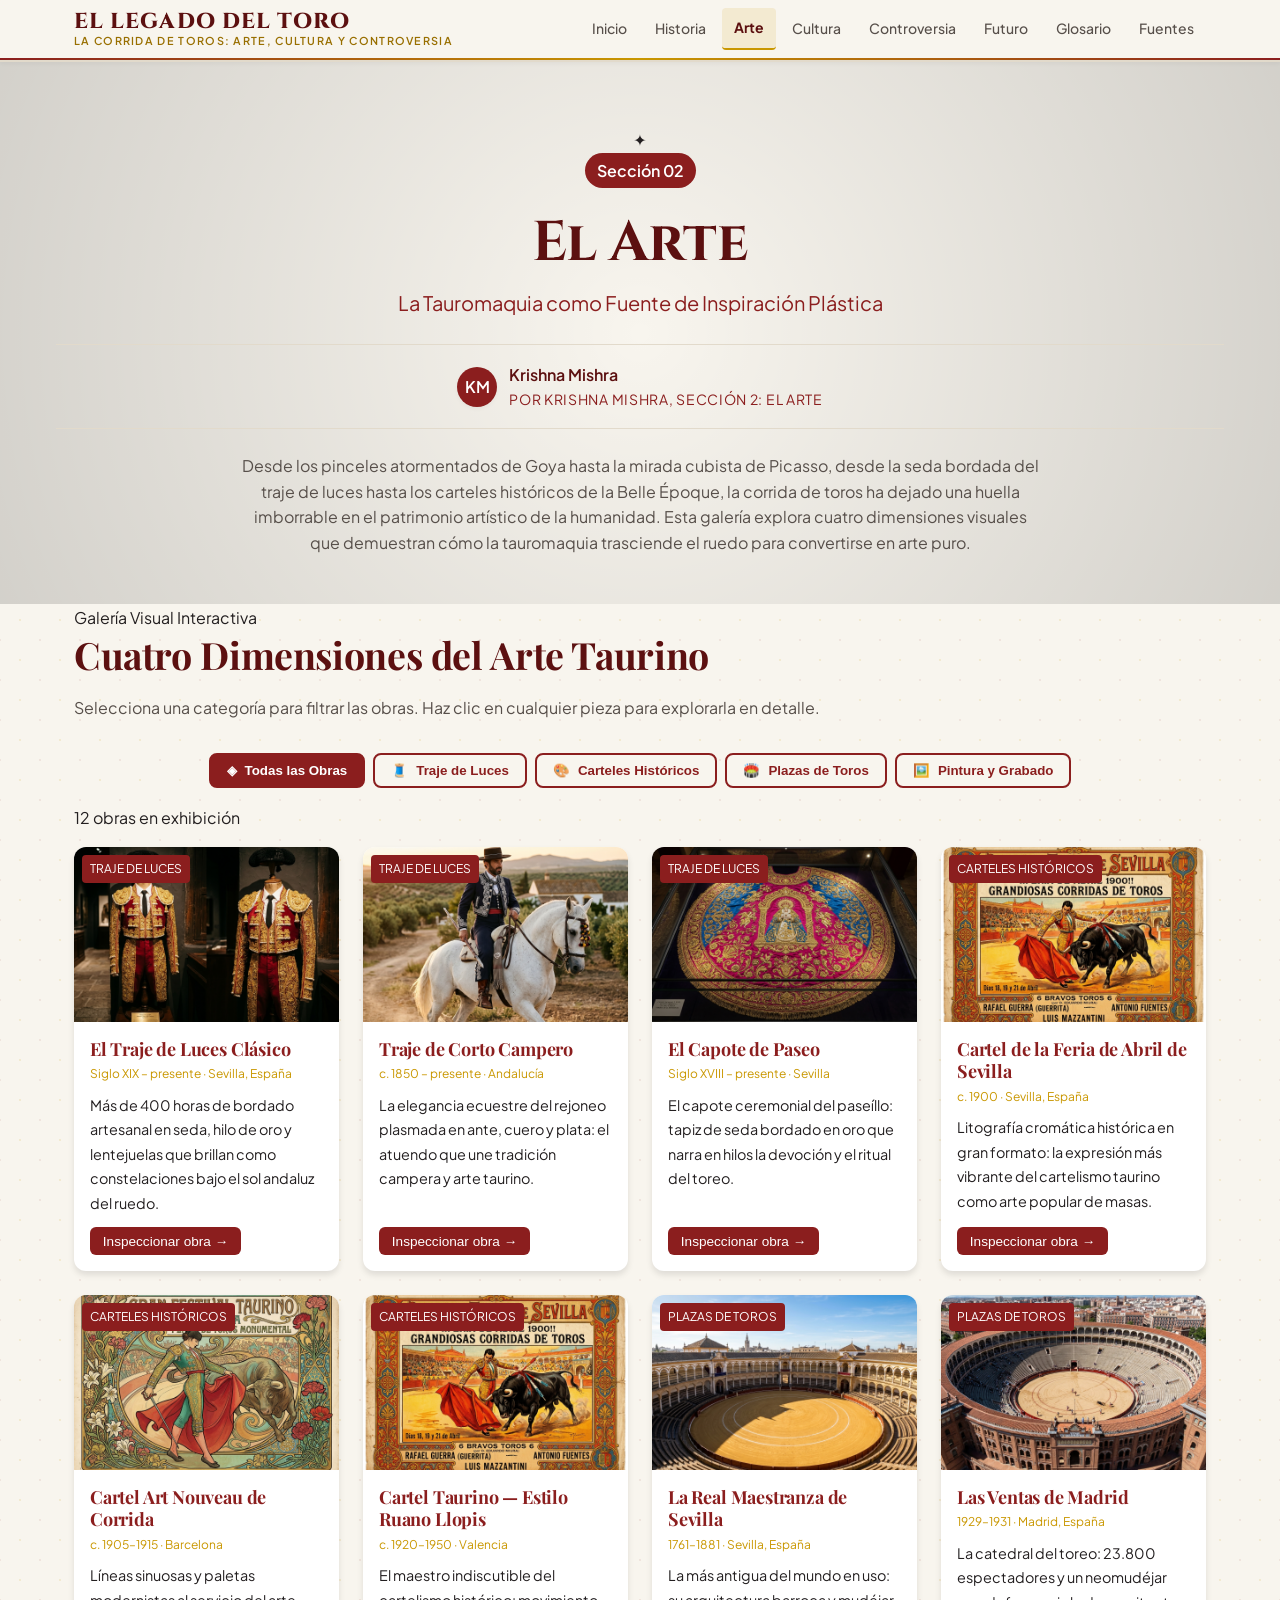
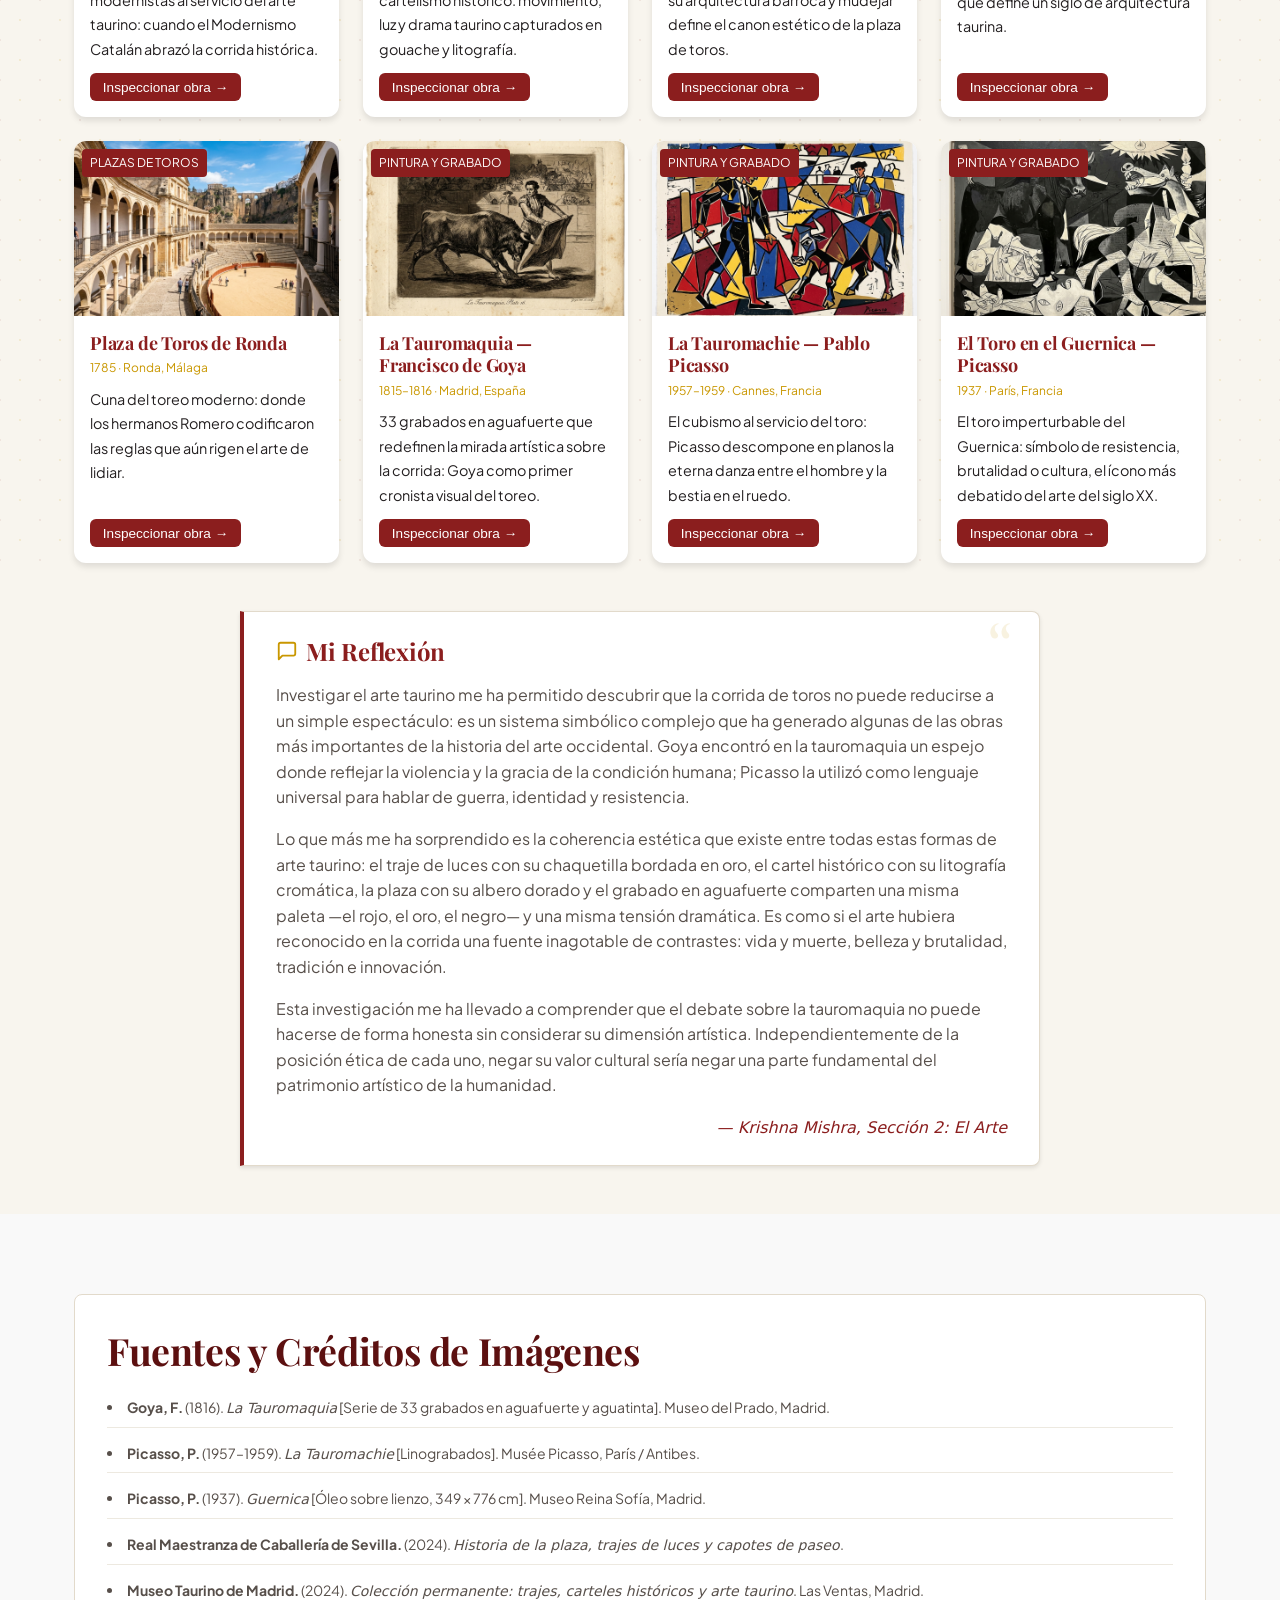
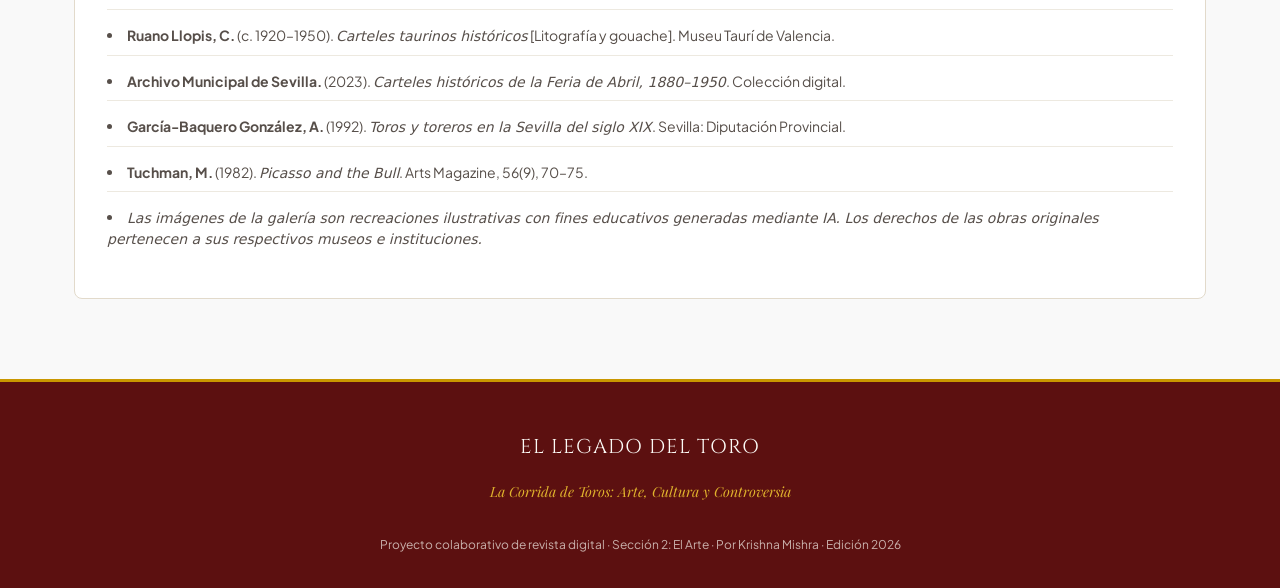
==== commit 00b097d7: "feat(arte): implement interactive categorized gallery, lightbox modal, and assets" ====
--- a/sections/arte/index.html
+++ b/sections/arte/index.html
@@ -3,7 +3,7 @@
 <head>
   <meta charset="UTF-8">
   <meta name="viewport" content="width=device-width, initial-scale=1.0">
-  <meta name="description" content="Sección 2: El Arte — La influencia de la tauromaquia en el traje de luces, los carteles taurinos, las plazas de toros y la pintura de Goya y Picasso. Galería interactiva.">
+  <meta name="description" content="Sección 2: El Arte — La influencia de la tauromaquia en el traje de luces, los carteles históricos, las plazas de toros y la pintura de Goya y Picasso. Galería interactiva categorizada.">
   <title>El Arte | El Legado del Toro</title>
   <link rel="stylesheet" href="../../css/shared.css">
   <link rel="stylesheet" href="style.css">
@@ -13,8 +13,6 @@
 <body>
   <div id="site-nav-container"></div>
   <main id="main-content">
-
-    <!-- HERO -->
     <section class="arte-hero" id="arte-hero" aria-labelledby="arte-hero-title">
       <div class="arte-hero-bg" aria-hidden="true">
         <div class="arte-hero-bg-pattern"></div>
@@ -39,12 +37,10 @@
           </div>
         </div>
         <p class="arte-hero-lead" id="arte-hero-lead">
-          Desde los pinceles atormentados de Goya hasta la mirada cubista de Picasso, desde la seda bordada del traje de luces hasta los carteles taurinos de la Belle Époque, la corrida de toros ha dejado una huella imborrable en el patrimonio artístico de la humanidad. Esta galería explora cuatro dimensiones visuales que demuestran cómo la tauromaquia trasciende el ruedo para convertirse en arte puro.
+          Desde los pinceles atormentados de Goya hasta la mirada cubista de Picasso, desde la seda bordada del traje de luces hasta los carteles históricos de la Belle Époque, la corrida de toros ha dejado una huella imborrable en el patrimonio artístico de la humanidad. Esta galería explora cuatro dimensiones visuales que demuestran cómo la tauromaquia trasciende el ruedo para convertirse en arte puro.
         </p>
       </div>
     </section>
-
-    <!-- GALERÍA -->
     <section class="arte-gallery-section" id="arte-gallery" aria-labelledby="arte-gallery-heading">
       <div class="site-container">
         <div class="arte-section-header">
@@ -52,405 +48,81 @@
           <h2 class="arte-section-title" id="arte-gallery-heading">Cuatro Dimensiones del Arte Taurino</h2>
           <p class="arte-section-intro">Selecciona una categoría para filtrar las obras. Haz clic en cualquier pieza para explorarla en detalle.</p>
         </div>
-
-        <!-- FILTROS -->
         <div class="arte-filter-bar" role="group" aria-label="Filtrar galería por categoría" id="arte-filter-bar">
-          <button class="arte-filter-btn arte-filter-btn--active" data-filter="all" id="arte-filter-all" aria-pressed="true">
-            <span class="arte-filter-btn-icon" aria-hidden="true">◈</span> Todas
-          </button>
-          <button class="arte-filter-btn" data-filter="traje" id="arte-filter-traje" aria-pressed="false">
-            <span class="arte-filter-btn-icon" aria-hidden="true">🧵</span> Traje de Luces
-          </button>
-          <button class="arte-filter-btn" data-filter="carteles" id="arte-filter-carteles" aria-pressed="false">
-            <span class="arte-filter-btn-icon" aria-hidden="true">🎨</span> Carteles Taurinos
-          </button>
-          <button class="arte-filter-btn" data-filter="plazas" id="arte-filter-plazas" aria-pressed="false">
-            <span class="arte-filter-btn-icon" aria-hidden="true">🏟️</span> Plazas de Toros
-          </button>
-          <button class="arte-filter-btn" data-filter="pintura" id="arte-filter-pintura" aria-pressed="false">
-            <span class="arte-filter-btn-icon" aria-hidden="true">🖼️</span> Pintura
-          </button>
+          <button class="arte-filter-btn active" data-filter="all" id="arte-filter-all" aria-pressed="true"><span class="arte-filter-btn-icon" aria-hidden="true">◈</span> Todas las Obras</button>
+          <button class="arte-filter-btn" data-filter="traje" id="arte-filter-traje" aria-pressed="false"><span class="arte-filter-btn-icon" aria-hidden="true">🧵</span> Traje de Luces</button>
+          <button class="arte-filter-btn" data-filter="carteles" id="arte-filter-carteles" aria-pressed="false"><span class="arte-filter-btn-icon" aria-hidden="true">🎨</span> Carteles Históricos</button>
+          <button class="arte-filter-btn" data-filter="plazas" id="arte-filter-plazas" aria-pressed="false"><span class="arte-filter-btn-icon" aria-hidden="true">🏟️</span> Plazas de Toros</button>
+          <button class="arte-filter-btn" data-filter="pintura" id="arte-filter-pintura" aria-pressed="false"><span class="arte-filter-btn-icon" aria-hidden="true">🖼️</span> Pintura y Grabado</button>
         </div>
-
-        <div class="arte-gallery-count" id="arte-gallery-count" aria-live="polite" aria-atomic="true">
-          <span id="arte-count-number">12</span> obras en exhibición
+        <div class="arte-gallery-count" id="arte-gallery-count" aria-live="polite" aria-atomic="true"><span id="arte-count-number">12</span> obras en exhibición</div>
+        <div class="arte-gallery-grid" id="arte-gallery-grid" role="list" aria-label="Galería de arte taurino">
+          <article class="arte-card" data-category="traje" id="arte-card-1" role="listitem" tabindex="0" data-title="El Traje de Luces Clásico" data-year="Siglo XIX – presente" data-origin="Sevilla, España" data-medium="Seda, hilo de oro y lentejuelas bordadas a mano" data-technique="Bordado artesanal sevillano — costura grana y oro" data-context="El traje de luces —o terno— es la vestimenta ritual del matador de toros. Su chaquetilla y taleguilla están cubiertas de miles de lentejuelas y bordados de hilo de oro que pueden superar los 5 kg de peso. Cada prenda requiere entre 200 y 400 horas de trabajo artesanal en los talleres de los gremios sevillanos. El albero del ruedo refleja el destello dorado de la seda bajo el sol de Andalucía." data-museum="Museo Taurino de Madrid">
+            <div class="arte-card-media"><div class="arte-card-img-wrapper"><img class="arte-card-img" src="img/traje_luces_classic_1792658899163.jpg" alt="Traje de Luces clásico grana y oro expuesto en maniquí de museo — chaquetilla y taleguilla bordadas" loading="lazy"></div><div class="arte-card-category-badge" aria-hidden="true">Traje de Luces</div></div>
+            <div class="arte-card-body"><h3 class="arte-card-title">El Traje de Luces Clásico</h3><p class="arte-card-meta">Siglo XIX – presente · Sevilla, España</p><p class="arte-card-excerpt">Más de 400 horas de bordado artesanal en seda, hilo de oro y lentejuelas que brillan como constelaciones bajo el sol andaluz del ruedo.</p><button class="arte-card-btn" id="arte-card-btn-1">Inspeccionar obra <span aria-hidden="true">→</span></button></div>
+          </article>
+          <article class="arte-card" data-category="traje" id="arte-card-2" role="listitem" tabindex="0" data-title="Traje de Corto Campero" data-year="c. 1850 – presente" data-origin="Andalucía, España" data-medium="Ante, cuero y bordado de plata" data-technique="Sastrería ecuestre andaluza — chaquetilla corta bordada" data-context="El traje campero es la indumentaria del rejoneo y los rejoneadores a caballo. La chaquetilla corta bordada, el sombrero ancho cordobés y la faja de seda distinguen al torero ecuestre. Su estética une la elegancia campera con la funcionalidad del trabajo a caballo. Ha influido profundamente en la moda española del siglo XX y XXI, y se exhibe en las ferias ecuestres de toda Andalucía." data-museum="Colección privada, Sevilla">
+            <div class="arte-card-media"><div class="arte-card-img-wrapper"><img class="arte-card-img" src="img/traje_campero_rejoneo_1792658981187.jpg" alt="Rejoneador con traje de corto campero sobre caballo blanco en paisaje andaluz al atardecer" loading="lazy"></div><div class="arte-card-category-badge" aria-hidden="true">Traje de Luces</div></div>
+            <div class="arte-card-body"><h3 class="arte-card-title">Traje de Corto Campero</h3><p class="arte-card-meta">c. 1850 – presente · Andalucía</p><p class="arte-card-excerpt">La elegancia ecuestre del rejoneo plasmada en ante, cuero y plata: el atuendo que une tradición campera y arte taurino.</p><button class="arte-card-btn" id="arte-card-btn-2">Inspeccionar obra <span aria-hidden="true">→</span></button></div>
+          </article>
+          <article class="arte-card" data-category="traje" id="arte-card-3" role="listitem" tabindex="0" data-title="El Capote de Paseo" data-year="Siglo XVIII – presente" data-origin="Sevilla, España" data-medium="Seda, oro, grana y azul" data-technique="Bordado en oro de ley sobre seda — iconografía religiosa" data-context="El capote de paseo es la capa ceremonial que el matador lleva durante el paseíllo. No se usa en la lidia sino como símbolo de gala. Cada capote es único: bordado a mano por maestros artesanos, suele contener imágenes religiosas —la Virgen María, santos patronos— o escenas taurinas de enorme valor pictórico. Los ejemplares históricos de la Real Maestranza de Sevilla se conservan como auténticas obras de arte textil." data-museum="Real Maestranza de Caballería de Sevilla">
+            <div class="arte-card-media"><div class="arte-card-img-wrapper"><img class="arte-card-img" src="img/capote_paseo_bordado_1792658995212.jpg" alt="Capote de paseo bordado en oro con imagen de la Virgen María, expuesto en vitrina de museo" loading="lazy"></div><div class="arte-card-category-badge" aria-hidden="true">Traje de Luces</div></div>
+            <div class="arte-card-body"><h3 class="arte-card-title">El Capote de Paseo</h3><p class="arte-card-meta">Siglo XVIII – presente · Sevilla</p><p class="arte-card-excerpt">El capote ceremonial del paseíllo: tapiz de seda bordado en oro que narra en hilos la devoción y el ritual del toreo.</p><button class="arte-card-btn" id="arte-card-btn-3">Inspeccionar obra <span aria-hidden="true">→</span></button></div>
+          </article>
+          <article class="arte-card" data-category="carteles" id="arte-card-4" role="listitem" tabindex="0" data-title="Cartel de la Feria de Abril de Sevilla" data-year="c. 1900" data-origin="Sevilla, España" data-medium="Litografía cromática sobre papel" data-technique="Litografía — impresión cromática histórica en gran formato" data-context="Los carteles históricos de la Feria de Abril representan una de las cimas del cartelismo español. A principios del siglo XX artistas como Juan Bueno y Chicle desarrollaron un estilo propio: grandes formatos, colores vibrantes y composiciones dinámicas que capturaban la emoción de la lidia. La litografía cromática permitía reproducir hasta doce colores superpuestos. Estos carteles son hoy piezas de coleccionismo con alto valor de mercado." data-museum="Archivo Municipal de Sevilla">
+            <div class="arte-card-media"><div class="arte-card-img-wrapper"><img class="arte-card-img" src="img/cartel_historico_feria_1792658915150.jpg" alt="Cartel histórico Plaza de Toros de Sevilla Feria de Abril 1900, litografía cromática con matador y toro en el ruedo" loading="lazy"></div><div class="arte-card-category-badge arte-card-category-badge--carteles" aria-hidden="true">Carteles Históricos</div></div>
+            <div class="arte-card-body"><h3 class="arte-card-title">Cartel de la Feria de Abril de Sevilla</h3><p class="arte-card-meta">c. 1900 · Sevilla, España</p><p class="arte-card-excerpt">Litografía cromática histórica en gran formato: la expresión más vibrante del cartelismo taurino como arte popular de masas.</p><button class="arte-card-btn" id="arte-card-btn-4">Inspeccionar obra <span aria-hidden="true">→</span></button></div>
+          </article>
+          <article class="arte-card" data-category="carteles" id="arte-card-5" role="listitem" tabindex="0" data-title="Cartel Art Nouveau de Corrida" data-year="c. 1905–1915" data-origin="Barcelona, España" data-medium="Litografía con técnica Art Nouveau" data-technique="Litografía modernista — líneas sinuosas y paleta plana" data-context="La influencia del Art Nouveau o Modernismo Catalán se hizo sentir en los carteles históricos taurinos de las primeras décadas del siglo XX. Las líneas sinuosas, las formas orgánicas y los colores planos característicos del estilo de Alphonse Mucha se aplicaron a la representación del torero y el toro, generando una fusión única de estética europea y tradición española. La Plaza de Toros Monumental de Barcelona fue uno de los epicentros de este movimiento." data-museum="Museu Nacional d'Art de Catalunya">
+            <div class="arte-card-media"><div class="arte-card-img-wrapper"><img class="arte-card-img" src="img/cartel_art_nouveau_toros_1792659009751.jpg" alt="Cartel Art Nouveau Gran Festival Taurino Barcelona 1910, torero y toro en composición modernista decorativa" loading="lazy"></div><div class="arte-card-category-badge arte-card-category-badge--carteles" aria-hidden="true">Carteles Históricos</div></div>
+            <div class="arte-card-body"><h3 class="arte-card-title">Cartel Art Nouveau de Corrida</h3><p class="arte-card-meta">c. 1905–1915 · Barcelona</p><p class="arte-card-excerpt">Líneas sinuosas y paletas modernistas al servicio del arte taurino: cuando el Modernismo Catalán abrazó la corrida histórica.</p><button class="arte-card-btn" id="arte-card-btn-5">Inspeccionar obra <span aria-hidden="true">→</span></button></div>
+          </article>
+          <article class="arte-card" data-category="carteles" id="arte-card-6" role="listitem" tabindex="0" data-title="Cartel Taurino — Estilo Ruano Llopis" data-year="c. 1920–1950" data-origin="Valencia, España" data-medium="Litografía y gouache" data-technique="Gouache y litografía — realismo académico con expresividad popular" data-context="Carlos Ruano Llopis (1878–1950) es considerado el maestro indiscutible del cartelismo taurino español. Sus obras históricas se distinguen por una luminosidad excepcional, la captación dinámica del movimiento y una técnica que fusiona el realismo académico con la expresividad popular. Trabajó con gouache sobre cartón para crear los originales que luego se transferían a litografía. Sus carteles de ferias en toda España son auténticas obras de arte impreso históricas." data-museum="Museu Taurí de Valencia">
+            <div class="arte-card-media"><div class="arte-card-img-wrapper"><img class="arte-card-img" src="img/cartel_historico_feria_1792658915150.jpg" alt="Cartel taurino histórico en estilo académico realista, torero frente al toro en el albero" loading="lazy"></div><div class="arte-card-category-badge arte-card-category-badge--carteles" aria-hidden="true">Carteles Históricos</div></div>
+            <div class="arte-card-body"><h3 class="arte-card-title">Cartel Taurino — Estilo Ruano Llopis</h3><p class="arte-card-meta">c. 1920–1950 · Valencia</p><p class="arte-card-excerpt">El maestro indiscutible del cartelismo histórico: movimiento, luz y drama taurino capturados en gouache y litografía.</p><button class="arte-card-btn" id="arte-card-btn-6">Inspeccionar obra <span aria-hidden="true">→</span></button></div>
+          </article>
+          <article class="arte-card" data-category="plazas" id="arte-card-7" role="listitem" tabindex="0" data-title="La Real Maestranza de Sevilla" data-year="1761–1881" data-origin="Sevilla, España" data-medium="Arquitectura barroca y neomudéjar" data-technique="Arquitectura — barroco andaluz con ornamentación mudéjar" data-context="La Plaza de Toros de la Real Maestranza de Sevilla es la más antigua del mundo todavía en uso, construida entre 1761 y 1881. Con capacidad para 12.000 espectadores, su arquitectura barroca con detalles mudéjares la convierte en un monumento de primer orden. El color albero de la arena del ruedo, el blanco de las gradas y el ocre de los tendidos crean una paleta única reconocida mundialmente. La puerta del Príncipe se abre solo cuando un torero es indultado con los máximos honores." data-museum="Real Maestranza de Caballería de Sevilla">
+            <div class="arte-card-media"><div class="arte-card-img-wrapper"><img class="arte-card-img" src="img/plaza_maestranza_sevilla_1792658931928.jpg" alt="Vista aérea interior de la Plaza de Toros de la Real Maestranza de Sevilla, ruedo de albero y arquitectura barroca blanca y ocre" loading="lazy"></div><div class="arte-card-category-badge arte-card-category-badge--plazas" aria-hidden="true">Plazas de Toros</div></div>
+            <div class="arte-card-body"><h3 class="arte-card-title">La Real Maestranza de Sevilla</h3><p class="arte-card-meta">1761–1881 · Sevilla, España</p><p class="arte-card-excerpt">La más antigua del mundo en uso: su arquitectura barroca y mudéjar define el canon estético de la plaza de toros.</p><button class="arte-card-btn" id="arte-card-btn-7">Inspeccionar obra <span aria-hidden="true">→</span></button></div>
+          </article>
+          <article class="arte-card" data-category="plazas" id="arte-card-8" role="listitem" tabindex="0" data-title="Las Ventas de Madrid" data-year="1929–1931" data-origin="Madrid, España" data-medium="Arquitectura neomudéjar" data-technique="Arquitectura — neomudejarismo con cerámica sevillana" data-context="La Plaza de Toros de Las Ventas, inaugurada en 1931, es la mayor del mundo con capacidad para 23.800 espectadores. Diseñada por José Espalíu en estilo neomudéjar, sus torres almenadas, arcos de herradura y revestimiento de cerámica sevillana la convierten en una joya de la arquitectura española del siglo XX. Matar en Madrid significa el reconocimiento definitivo para cualquier torero. El albero del ruedo brilla bajo el cielo castellano." data-museum="Museo Taurino de Madrid (Las Ventas)">
+            <div class="arte-card-media"><div class="arte-card-img-wrapper"><img class="arte-card-img" src="img/las_ventas_madrid_arena_1792659023580.jpg" alt="Vista aérea de la Plaza de Toros de Las Ventas en Madrid, ruedo de albero y arquitectura neomudéjar de ladrillo rojo" loading="lazy"></div><div class="arte-card-category-badge arte-card-category-badge--plazas" aria-hidden="true">Plazas de Toros</div></div>
+            <div class="arte-card-body"><h3 class="arte-card-title">Las Ventas de Madrid</h3><p class="arte-card-meta">1929–1931 · Madrid, España</p><p class="arte-card-excerpt">La catedral del toreo: 23.800 espectadores y un neomudéjar que define un siglo de arquitectura taurina.</p><button class="arte-card-btn" id="arte-card-btn-8">Inspeccionar obra <span aria-hidden="true">→</span></button></div>
+          </article>
+          <article class="arte-card" data-category="plazas" id="arte-card-9" role="listitem" tabindex="0" data-title="Plaza de Toros de Ronda" data-year="1785" data-origin="Ronda, Málaga" data-medium="Arquitectura neoclásica" data-technique="Arquitectura — neoclasicismo en piedra blanca caliza" data-context="La Plaza de Ronda, construida en 1785, es la segunda más antigua de España y tiene un especial significado histórico: en ella los hermanos Pedro y José Romero establecieron las reglas modernas del toreo a pie, que aún rigen hoy. Su arquitectura neoclásica con columnatas de piedra blanca caliza y su privilegiada ubicación sobre el Tajo de Ronda la hacen única en el mundo. El ruedo del albero de Ronda es considerado el más perfecto del arte taurino clásico." data-museum="Real Maestranza de Caballería de Ronda">
+            <div class="arte-card-media"><div class="arte-card-img-wrapper"><img class="arte-card-img" src="img/plaza_ronda_neoclasica_1792659074657.jpg" alt="Interior de la Plaza de Toros de Ronda con columnatas neoclásicas de piedra blanca y el Tajo al fondo" loading="lazy"></div><div class="arte-card-category-badge arte-card-category-badge--plazas" aria-hidden="true">Plazas de Toros</div></div>
+            <div class="arte-card-body"><h3 class="arte-card-title">Plaza de Toros de Ronda</h3><p class="arte-card-meta">1785 · Ronda, Málaga</p><p class="arte-card-excerpt">Cuna del toreo moderno: donde los hermanos Romero codificaron las reglas que aún rigen el arte de lidiar.</p><button class="arte-card-btn" id="arte-card-btn-9">Inspeccionar obra <span aria-hidden="true">→</span></button></div>
+          </article>
+          <article class="arte-card" data-category="pintura" id="arte-card-10" role="listitem" tabindex="0" data-title="La Tauromaquia — Francisco de Goya" data-year="1815–1816" data-origin="Madrid, España" data-medium="Aguafuerte y aguatinta" data-technique="Grabado — aguafuerte con aguatinta al barniz blando" data-context="La Tauromaquia de Francisco de Goya (1746–1828) es una serie de 33 grabados publicada en 1816. Goya no retrata el espectáculo de forma idealizada, sino que captura el riesgo, la brutalidad y la belleza de la lidia con una técnica magistral de aguafuerte y aguatinta. La litografía y el grabado le permitían explorar los contrastes dramáticos del ruedo con una precisión que la pintura al óleo no alcanzaba. Es la primera gran obra artística monográfica sobre la corrida." data-museum="Museo del Prado, Madrid">
+            <div class="arte-card-media"><div class="arte-card-img-wrapper"><img class="arte-card-img" src="img/goya_tauromaquia_grabado_1792658945066.jpg" alt="Grabado de La Tauromaquia de Goya, lámina 16, aguafuerte y aguatinta, torero frente al toro en el ruedo" loading="lazy"></div><div class="arte-card-category-badge arte-card-category-badge--pintura" aria-hidden="true">Pintura y Grabado</div></div>
+            <div class="arte-card-body"><h3 class="arte-card-title">La Tauromaquia — Francisco de Goya</h3><p class="arte-card-meta">1815–1816 · Madrid, España</p><p class="arte-card-excerpt">33 grabados en aguafuerte que redefinen la mirada artística sobre la corrida: Goya como primer cronista visual del toreo.</p><button class="arte-card-btn" id="arte-card-btn-10">Inspeccionar obra <span aria-hidden="true">→</span></button></div>
+          </article>
+          <article class="arte-card" data-category="pintura" id="arte-card-11" role="listitem" tabindex="0" data-title="La Tauromachie — Pablo Picasso" data-year="1957–1959" data-origin="Cannes, Francia" data-medium="Linograbados sobre papel" data-technique="Linograbado — técnica cubista con planos geométricos" data-context="Pablo Picasso (1881–1973), malagueño de nacimiento, mantuvo durante toda su vida una relación apasionada con la corrida de toros. Sus linograbados de 1957–1959 sobre la Tauromachie representan la fusión entre la tradición andaluza de su infancia y el lenguaje cubista que él mismo inventó. Las figuras del toro y el torero se descomponen en planos geométricos sin perder su fuerza expresiva. La técnica del linograbado permite audaces contrastes de color plano que refuerzan el drama del ruedo." data-museum="Musée Picasso, París / Antibes">
+            <div class="arte-card-media"><div class="arte-card-img-wrapper"><img class="arte-card-img" src="img/picasso_tauromachie_cubist_1792659093092.jpg" alt="Linograbado cubista mostrando matador y toro en el ruedo, planos geométricos en rojo azul amarillo y negro" loading="lazy"></div><div class="arte-card-category-badge arte-card-category-badge--pintura" aria-hidden="true">Pintura y Grabado</div></div>
+            <div class="arte-card-body"><h3 class="arte-card-title">La Tauromachie — Pablo Picasso</h3><p class="arte-card-meta">1957–1959 · Cannes, Francia</p><p class="arte-card-excerpt">El cubismo al servicio del toro: Picasso descompone en planos la eterna danza entre el hombre y la bestia en el ruedo.</p><button class="arte-card-btn" id="arte-card-btn-11">Inspeccionar obra <span aria-hidden="true">→</span></button></div>
+          </article>
+          <article class="arte-card" data-category="pintura" id="arte-card-12" role="listitem" tabindex="0" data-title="El Toro en el Guernica — Pablo Picasso" data-year="1937" data-origin="París, Francia" data-medium="Óleo sobre lienzo, 349 × 776 cm" data-technique="Óleo sobre lienzo — expresionismo cubista monocromático" data-context="En el Guernica (1937), Picasso incluye un toro en el ángulo superior izquierdo que permanece imperturbable ante la escena de horror del bombardeo de la ciudad vasca. Este toro ha sido objeto de múltiples interpretaciones: representa la brutalidad fascista, la resistencia del pueblo español, o la supervivencia de la cultura ante la barbarie. El debate continúa hasta hoy, convirtiendo al toro de Picasso en uno de los símbolos más debatidos del arte del siglo XX. El ruedo simbólico se convierte aquí en arena de guerra." data-museum="Museo Reina Sofía, Madrid">
+            <div class="arte-card-media"><div class="arte-card-img-wrapper"><img class="arte-card-img" src="img/picasso_guernica_bull_detail_1792659109789.jpg" alt="Detalle del Guernica de Picasso mostrando el toro en el ángulo superior izquierdo, óleo en blanco negro y gris" loading="lazy"></div><div class="arte-card-category-badge arte-card-category-badge--pintura" aria-hidden="true">Pintura y Grabado</div></div>
+            <div class="arte-card-body"><h3 class="arte-card-title">El Toro en el Guernica — Picasso</h3><p class="arte-card-meta">1937 · París, Francia</p><p class="arte-card-excerpt">El toro imperturbable del Guernica: símbolo de resistencia, brutalidad o cultura, el ícono más debatido del arte del siglo XX.</p><button class="arte-card-btn" id="arte-card-btn-12">Inspeccionar obra <span aria-hidden="true">→</span></button></div>
+          </article>
         </div>
-
-        <!-- GRID -->
-        <div class="arte-gallery-grid" id="arte-gallery-grid" role="list" aria-label="Galería de arte taurino">
-
-          <!-- TRAJE 1 -->
-          <article class="arte-card" data-category="traje" id="arte-card-1" role="listitem" tabindex="0"
-            data-title="El Traje de Luces Clásico" data-year="Siglo XIX – presente" data-origin="España"
-            data-medium="Seda, oro y lentejuelas bordadas a mano"
-            data-desc="El traje de luces (terno) es la vestimenta ritual del torero, construida con miles de lentejuelas y bordados de hilo de oro. Su peso puede superar los 5 kg. Cada traje requiere entre 200 y 400 horas de trabajo artesanal. Los colores tienen significados simbólicos: el grana y oro es el favorito de los grandes maestros. La confección sigue técnicas heredadas de los gremios sevillanos del siglo XVIII."
-            data-museum="Museo Taurino de Madrid">
-            <div class="arte-card-media">
-              <div class="arte-card-img-wrapper">
-                <div class="arte-card-placeholder arte-placeholder-traje-1">
-                  <span class="arte-placeholder-icon" aria-hidden="true">🧵</span>
-                  <span class="arte-placeholder-label">Traje de Luces</span>
-                </div>
-              </div>
-              <div class="arte-card-category-badge" aria-hidden="true">Traje de Luces</div>
-            </div>
-            <div class="arte-card-body">
-              <h3 class="arte-card-title">El Traje de Luces Clásico</h3>
-              <p class="arte-card-meta">Siglo XIX – presente · España</p>
-              <p class="arte-card-excerpt">Más de 400 horas de bordado artesanal en seda, hilo de oro y lentejuelas que brillan como constelaciones bajo el sol andaluz.</p>
-              <button class="arte-card-btn" id="arte-card-btn-1">Inspeccionar obra <span aria-hidden="true">→</span></button>
-            </div>
-          </article>
-
-          <!-- TRAJE 2 -->
-          <article class="arte-card" data-category="traje" id="arte-card-2" role="listitem" tabindex="0"
-            data-title="Traje de Corto Campero" data-year="c. 1850 – presente" data-origin="Andalucía, España"
-            data-medium="Ante, cuero y bordado de plata"
-            data-desc="El traje campero es la vestimenta tradicional del rejoneo y los rejoneadores a caballo. Combina la elegancia ecuestre con la funcionalidad del trabajo en el campo. La chaquetilla corta bordada, el sombrero ancho y la faja de seda distinguen al torero a caballo. Su estética ha influido en la moda española del siglo XX y XXI."
-            data-museum="Colección privada, Sevilla">
-            <div class="arte-card-media">
-              <div class="arte-card-img-wrapper">
-                <div class="arte-card-placeholder arte-placeholder-traje-2">
-                  <span class="arte-placeholder-icon" aria-hidden="true">🎠</span>
-                  <span class="arte-placeholder-label">Traje Campero</span>
-                </div>
-              </div>
-              <div class="arte-card-category-badge" aria-hidden="true">Traje de Luces</div>
-            </div>
-            <div class="arte-card-body">
-              <h3 class="arte-card-title">Traje de Corto Campero</h3>
-              <p class="arte-card-meta">c. 1850 – presente · Andalucía</p>
-              <p class="arte-card-excerpt">La elegancia ecuestre del rejoneo plasmada en ante, cuero y plata: el atuendo que une tradición campera y arte taurino.</p>
-              <button class="arte-card-btn" id="arte-card-btn-2">Inspeccionar obra <span aria-hidden="true">→</span></button>
-            </div>
-          </article>
-
-          <!-- TRAJE 3 -->
-          <article class="arte-card" data-category="traje" id="arte-card-3" role="listitem" tabindex="0"
-            data-title="El Capote de Paseo" data-year="Siglo XVIII – presente" data-origin="Sevilla, España"
-            data-medium="Seda, oro, grana y azul"
-            data-desc="El capote de paseo es la capa ceremonial que el torero lleva al hacer el paseíllo. No se usa en la lidia, sino como símbolo de gala. Cada capote es único: bordado a mano por maestros artesanos, suele contener imágenes religiosas o escenas taurinas de enorme valor pictórico. Los más valiosos se conservan como obras de arte."
-            data-museum="Real Maestranza de Caballería de Sevilla">
-            <div class="arte-card-media">
-              <div class="arte-card-img-wrapper">
-                <div class="arte-card-placeholder arte-placeholder-traje-3">
-                  <span class="arte-placeholder-icon" aria-hidden="true">🌟</span>
-                  <span class="arte-placeholder-label">Capote de Paseo</span>
-                </div>
-              </div>
-              <div class="arte-card-category-badge" aria-hidden="true">Traje de Luces</div>
-            </div>
-            <div class="arte-card-body">
-              <h3 class="arte-card-title">El Capote de Paseo</h3>
-              <p class="arte-card-meta">Siglo XVIII – presente · Sevilla</p>
-              <p class="arte-card-excerpt">El capote ceremonial del paseíllo: tapiz de seda bordado en oro que narra en hilos la devoción y el ritual del toreo.</p>
-              <button class="arte-card-btn" id="arte-card-btn-3">Inspeccionar obra <span aria-hidden="true">→</span></button>
-            </div>
-          </article>
-
-          <!-- CARTEL 1 -->
-          <article class="arte-card" data-category="carteles" id="arte-card-4" role="listitem" tabindex="0"
-            data-title="Cartel de la Feria de Abril de Sevilla" data-year="c. 1900" data-origin="Sevilla, España"
-            data-medium="Litografía cromática sobre papel"
-            data-desc="Los carteles taurinos de la Feria de Abril representan una de las cimas del cartelismo español. A principios del siglo XX artistas como Juan Bueno, Chicle y Ruano Llopis desarrollaron un estilo propio: grandes formatos, colores vibrantes y composiciones dinámicas que capturaban la emoción de la lidia. Estos carteles son hoy piezas de coleccionismo con valor de mercado elevado."
-            data-museum="Archivo Municipal de Sevilla">
-            <div class="arte-card-media">
-              <div class="arte-card-img-wrapper">
-                <div class="arte-card-placeholder arte-placeholder-cartel-1">
-                  <span class="arte-placeholder-icon" aria-hidden="true">🖼️</span>
-                  <span class="arte-placeholder-label">Cartel Feria de Abril</span>
-                </div>
-              </div>
-              <div class="arte-card-category-badge arte-card-category-badge--carteles" aria-hidden="true">Carteles Taurinos</div>
-            </div>
-            <div class="arte-card-body">
-              <h3 class="arte-card-title">Cartel de la Feria de Abril de Sevilla</h3>
-              <p class="arte-card-meta">c. 1900 · Sevilla</p>
-              <p class="arte-card-excerpt">Litografía cromática en gran formato: la expresión más vibrante del cartelismo taurino como arte popular de masas.</p>
-              <button class="arte-card-btn" id="arte-card-btn-4">Inspeccionar obra <span aria-hidden="true">→</span></button>
-            </div>
-          </article>
-
-          <!-- CARTEL 2 -->
-          <article class="arte-card" data-category="carteles" id="arte-card-5" role="listitem" tabindex="0"
-            data-title="Cartel Art Nouveau de Corrida" data-year="c. 1905–1915" data-origin="Barcelona, España"
-            data-medium="Litografía con técnica Art Nouveau"
-            data-desc="La influencia del Art Nouveau o Modernismo Catalán se hizo sentir en los carteles taurinos de las primeras décadas del siglo XX. Las líneas sinuosas, las formas orgánicas y los colores planos características del estilo de Alphonse Mucha se aplicaron a la representación del torero y el toro, generando una fusión única de estética europea y tradición española."
-            data-museum="Museu Nacional d'Art de Catalunya">
-            <div class="arte-card-media">
-              <div class="arte-card-img-wrapper">
-                <div class="arte-card-placeholder arte-placeholder-cartel-2">
-                  <span class="arte-placeholder-icon" aria-hidden="true">🌸</span>
-                  <span class="arte-placeholder-label">Art Nouveau Taurino</span>
-                </div>
-              </div>
-              <div class="arte-card-category-badge arte-card-category-badge--carteles" aria-hidden="true">Carteles Taurinos</div>
-            </div>
-            <div class="arte-card-body">
-              <h3 class="arte-card-title">Cartel Art Nouveau de Corrida</h3>
-              <p class="arte-card-meta">c. 1905–1915 · Barcelona</p>
-              <p class="arte-card-excerpt">Líneas sinuosas y paletas vienesas al servicio del arte taurino: cuando el Modernismo Catalán abrazó la corrida.</p>
-              <button class="arte-card-btn" id="arte-card-btn-5">Inspeccionar obra <span aria-hidden="true">→</span></button>
-            </div>
-          </article>
-
-          <!-- CARTEL 3 -->
-          <article class="arte-card" data-category="carteles" id="arte-card-6" role="listitem" tabindex="0"
-            data-title="Cartel Taurino de Ruano Llopis" data-year="c. 1920–1950" data-origin="Valencia, España"
-            data-medium="Litografía y gouache"
-            data-desc="Carlos Ruano Llopis (1878–1950) es considerado el maestro indiscutible del cartelismo taurino español. Sus obras se distinguen por una luminosidad excepcional, la captación dinámica del movimiento y una técnica que fusiona el realismo académico con la expresividad popular. Sus carteles de ferias en toda España son auténticas obras de arte impreso."
-            data-museum="Museu Taurí de Valencia">
-            <div class="arte-card-media">
-              <div class="arte-card-img-wrapper">
-                <div class="arte-card-placeholder arte-placeholder-cartel-3">
-                  <span class="arte-placeholder-icon" aria-hidden="true">⚡</span>
-                  <span class="arte-placeholder-label">Ruano Llopis</span>
-                </div>
-              </div>
-              <div class="arte-card-category-badge arte-card-category-badge--carteles" aria-hidden="true">Carteles Taurinos</div>
-            </div>
-            <div class="arte-card-body">
-              <h3 class="arte-card-title">Cartel Taurino de Ruano Llopis</h3>
-              <p class="arte-card-meta">c. 1920–1950 · Valencia</p>
-              <p class="arte-card-excerpt">El maestro indiscutible del cartelismo: movimiento, luz y drama taurino capturados en gouache y litografía.</p>
-              <button class="arte-card-btn" id="arte-card-btn-6">Inspeccionar obra <span aria-hidden="true">→</span></button>
-            </div>
-          </article>
-
-          <!-- PLAZA 1 -->
-          <article class="arte-card" data-category="plazas" id="arte-card-7" role="listitem" tabindex="0"
-            data-title="La Real Maestranza de Sevilla" data-year="1761–1881" data-origin="Sevilla, España"
-            data-medium="Arquitectura barroca y neomudéjar"
-            data-desc="La Plaza de Toros de la Real Maestranza de Sevilla es la más antigua del mundo todavía en uso y fue construida entre 1761 y 1881. Con capacidad para 12.000 espectadores, su arquitectura barroca con detalles mudéjares la convierte en un monumento de primer orden. El color albero de la arena, el blanco de las gradas y el ocre de los tendidos crean una paleta única reconocida mundialmente."
-            data-museum="Real Maestranza de Caballería de Sevilla">
-            <div class="arte-card-media">
-              <div class="arte-card-img-wrapper">
-                <div class="arte-card-placeholder arte-placeholder-plaza-1">
-                  <span class="arte-placeholder-icon" aria-hidden="true">🏟️</span>
-                  <span class="arte-placeholder-label">Maestranza de Sevilla</span>
-                </div>
-              </div>
-              <div class="arte-card-category-badge arte-card-category-badge--plazas" aria-hidden="true">Plazas de Toros</div>
-            </div>
-            <div class="arte-card-body">
-              <h3 class="arte-card-title">La Real Maestranza de Sevilla</h3>
-              <p class="arte-card-meta">1761–1881 · Sevilla, España</p>
-              <p class="arte-card-excerpt">La más antigua del mundo en uso: su arquitectura barroca y mudéjar define el canon estético de la plaza de toros.</p>
-              <button class="arte-card-btn" id="arte-card-btn-7">Inspeccionar obra <span aria-hidden="true">→</span></button>
-            </div>
-          </article>
-
-          <!-- PLAZA 2 -->
-          <article class="arte-card" data-category="plazas" id="arte-card-8" role="listitem" tabindex="0"
-            data-title="Las Ventas de Madrid" data-year="1929–1931" data-origin="Madrid, España"
-            data-medium="Arquitectura neomudéjar"
-            data-desc="La Plaza de Toros de Las Ventas, inaugurada en 1931, es la mayor del mundo con capacidad para 23.800 espectadores. Diseñada por José Espalíu en estilo neomudéjar, sus torres almenadas, arcos de herradura y revestimiento de cerámica sevillana la convierten en una joya de la arquitectura española del siglo XX. 'Matar en Madrid' significa el reconocimiento definitivo para cualquier torero."
-            data-museum="Museo Taurino de Madrid (Las Ventas)">
-            <div class="arte-card-media">
-              <div class="arte-card-img-wrapper">
-                <div class="arte-card-placeholder arte-placeholder-plaza-2">
-                  <span class="arte-placeholder-icon" aria-hidden="true">⭐</span>
-                  <span class="arte-placeholder-label">Las Ventas, Madrid</span>
-                </div>
-              </div>
-              <div class="arte-card-category-badge arte-card-category-badge--plazas" aria-hidden="true">Plazas de Toros</div>
-            </div>
-            <div class="arte-card-body">
-              <h3 class="arte-card-title">Las Ventas de Madrid</h3>
-              <p class="arte-card-meta">1929–1931 · Madrid, España</p>
-              <p class="arte-card-excerpt">La catedral del toreo: 23.800 espectadores y un neomudéjar que define un siglo de arquitectura taurina.</p>
-              <button class="arte-card-btn" id="arte-card-btn-8">Inspeccionar obra <span aria-hidden="true">→</span></button>
-            </div>
-          </article>
-
-          <!-- PLAZA 3 -->
-          <article class="arte-card" data-category="plazas" id="arte-card-9" role="listitem" tabindex="0"
-            data-title="Plaza de Toros de Ronda" data-year="1785" data-origin="Ronda, Málaga"
-            data-medium="Arquitectura neoclásica"
-            data-desc="La Plaza de Ronda, construida en 1785, es la segunda más antigua de España y tiene un especial significado histórico: en ella los hermanos Romero establecieron las reglas modernas del toreo a pie, que aún rigen hoy. Su arquitectura neoclásica con columnatas de piedra blanca y su privilegiada ubicación sobre el Tajo de Ronda la hacen única en el mundo."
-            data-museum="Real Maestranza de Caballería de Ronda">
-            <div class="arte-card-media">
-              <div class="arte-card-img-wrapper">
-                <div class="arte-card-placeholder arte-placeholder-plaza-3">
-                  <span class="arte-placeholder-icon" aria-hidden="true">🏔️</span>
-                  <span class="arte-placeholder-label">Plaza de Ronda</span>
-                </div>
-              </div>
-              <div class="arte-card-category-badge arte-card-category-badge--plazas" aria-hidden="true">Plazas de Toros</div>
-            </div>
-            <div class="arte-card-body">
-              <h3 class="arte-card-title">Plaza de Toros de Ronda</h3>
-              <p class="arte-card-meta">1785 · Ronda, Málaga</p>
-              <p class="arte-card-excerpt">Cuna del toreo moderno: donde los hermanos Romero codificaron las reglas que aún rigen el arte de lidiar.</p>
-              <button class="arte-card-btn" id="arte-card-btn-9">Inspeccionar obra <span aria-hidden="true">→</span></button>
-            </div>
-          </article>
-
-          <!-- PINTURA 1 -->
-          <article class="arte-card" data-category="pintura" id="arte-card-10" role="listitem" tabindex="0"
-            data-title="La Tauromaquia — Francisco de Goya" data-year="1815–1816" data-origin="Madrid, España"
-            data-medium="Aguafuerte y aguatinta"
-            data-desc="La Tauromaquia de Francisco de Goya (1746–1828) es una serie de 33 grabados publicada en 1816 que constituye la primera gran obra artística monográfica sobre la corrida de toros. Goya no retrata el espectáculo de forma idealizada, sino que captura el riesgo, la brutalidad y la belleza de la lidia con una técnica de aguafuerte magistral. La serie incluye escenas históricas y legendarias del toreo español."
-            data-museum="Museo del Prado, Madrid">
-            <div class="arte-card-media">
-              <div class="arte-card-img-wrapper">
-                <div class="arte-card-placeholder arte-placeholder-pintura-1">
-                  <span class="arte-placeholder-icon" aria-hidden="true">🖌️</span>
-                  <span class="arte-placeholder-label">Goya — Tauromaquia</span>
-                </div>
-              </div>
-              <div class="arte-card-category-badge arte-card-category-badge--pintura" aria-hidden="true">Pintura</div>
-            </div>
-            <div class="arte-card-body">
-              <h3 class="arte-card-title">La Tauromaquia — Francisco de Goya</h3>
-              <p class="arte-card-meta">1815–1816 · Madrid, España</p>
-              <p class="arte-card-excerpt">33 grabados en aguafuerte que redefinen la mirada artística sobre la corrida: Goya como primer cronista visual del toreo.</p>
-              <button class="arte-card-btn" id="arte-card-btn-10">Inspeccionar obra <span aria-hidden="true">→</span></button>
-            </div>
-          </article>
-
-          <!-- PINTURA 2 -->
-          <article class="arte-card" data-category="pintura" id="arte-card-11" role="listitem" tabindex="0"
-            data-title="La Tauromachia — Pablo Picasso" data-year="1957–1959" data-origin="Cannes, Francia"
-            data-medium="Linograbados sobre papel"
-            data-desc="Pablo Picasso (1881–1973), malagueño de nacimiento, mantuvo durante toda su vida una relación apasionada con la corrida de toros. Sus linograbados de 1957–1959 sobre la Tauromachia representan la fusión entre la tradición andaluza de su infancia y el lenguaje cubista que él mismo inventó. Las figuras del toro y el torero se descomponen en planos geométricos sin perder su fuerza expresiva."
-            data-museum="Musée Picasso, París / Antibes">
-            <div class="arte-card-media">
-              <div class="arte-card-img-wrapper">
-                <div class="arte-card-placeholder arte-placeholder-pintura-2">
-                  <span class="arte-placeholder-icon" aria-hidden="true">◻️</span>
-                  <span class="arte-placeholder-label">Picasso — Tauromachie</span>
-                </div>
-              </div>
-              <div class="arte-card-category-badge arte-card-category-badge--pintura" aria-hidden="true">Pintura</div>
-            </div>
-            <div class="arte-card-body">
-              <h3 class="arte-card-title">La Tauromachia — Pablo Picasso</h3>
-              <p class="arte-card-meta">1957–1959 · Cannes, Francia</p>
-              <p class="arte-card-excerpt">El cubismo al servicio del toro: Picasso descompone en planos la eterna danza entre el hombre y la bestia.</p>
-              <button class="arte-card-btn" id="arte-card-btn-11">Inspeccionar obra <span aria-hidden="true">→</span></button>
-            </div>
-          </article>
-
-          <!-- PINTURA 3 -->
-          <article class="arte-card" data-category="pintura" id="arte-card-12" role="listitem" tabindex="0"
-            data-title="El Toro en el Guernica — Pablo Picasso" data-year="1937" data-origin="París, Francia"
-            data-medium="Óleo sobre lienzo, 349 × 776 cm"
-            data-desc="En el Guernica (1937), Picasso incluye un toro en el ángulo superior izquierdo que permanece imperturbable ante la escena de horror del bombardeo de la ciudad vasca. Este toro ha sido objeto de múltiples interpretaciones: ¿representa la brutalidad fascista? ¿La resistencia del pueblo español? ¿La supervivencia de la cultura ante la barbarie? El debate continúa hasta hoy, convirtiendo al toro de Picasso en uno de los símbolos más debatidos del arte del siglo XX."
-            data-museum="Museo Reina Sofía, Madrid">
-            <div class="arte-card-media">
-              <div class="arte-card-img-wrapper">
-                <div class="arte-card-placeholder arte-placeholder-pintura-3">
-                  <span class="arte-placeholder-icon" aria-hidden="true">🐂</span>
-                  <span class="arte-placeholder-label">Guernica — El Toro</span>
-                </div>
-              </div>
-              <div class="arte-card-category-badge arte-card-category-badge--pintura" aria-hidden="true">Pintura</div>
-            </div>
-            <div class="arte-card-body">
-              <h3 class="arte-card-title">El Toro en el Guernica — Picasso</h3>
-              <p class="arte-card-meta">1937 · París, Francia</p>
-              <p class="arte-card-excerpt">El toro imperturbable del Guernica: símbolo de resistencia, brutalidad o cultura, el ícono más debatido del arte del siglo XX.</p>
-              <button class="arte-card-btn" id="arte-card-btn-12">Inspeccionar obra <span aria-hidden="true">→</span></button>
-            </div>
-          </article>
-
-        </div>
-
-        <div class="arte-no-results" id="arte-no-results" hidden aria-live="polite">
-          <span class="arte-no-results-icon" aria-hidden="true">🎨</span>
-          <p class="arte-no-results-text">No hay obras en esta categoría.</p>
-        </div>
+        <div class="arte-no-results" id="arte-no-results" hidden aria-live="polite"><span class="arte-no-results-icon" aria-hidden="true">🎨</span><p class="arte-no-results-text">No hay obras en esta categoría.</p></div>
       </div>
     </section>
-
-    <!-- MI REFLEXIÓN -->
     <section class="arte-reflection-section" id="arte-reflexion" aria-labelledby="arte-reflexion-title">
-      <div class="site-container">
-        <div class="reflection-box">
-          <h2 class="reflection-title" id="arte-reflexion-title">
-            <svg width="22" height="22" viewBox="0 0 24 24" fill="none" stroke="currentColor" stroke-width="2" stroke-linecap="round" stroke-linejoin="round" aria-hidden="true"><path d="M21 15a2 2 0 0 1-2 2H7l-4 4V5a2 2 0 0 1 2-2h14a2 2 0 0 1 2 2z"></path></svg>
-            Mi Reflexión
-          </h2>
-          <p>Investigar el arte taurino me ha permitido descubrir que la corrida de toros no puede reducirse a un simple espectáculo: es un sistema simbólico complejo que ha generado algunas de las obras más importantes de la historia del arte occidental. Goya encontró en la tauromaquia un espejo donde reflejar la violencia y la gracia de la condición humana; Picasso la utilizó como lenguaje universal para hablar de guerra, identidad y resistencia.</p>
-          <p>Lo que más me ha sorprendido es la coherencia estética que existe entre todas estas formas de arte taurino: el traje de luces, el cartel, la plaza y la pintura comparten una misma paleta —el rojo, el oro, el negro— y una misma tensión dramática. Es como si el arte hubiera reconocido en la corrida una fuente inagotable de contrastes: vida y muerte, belleza y brutalidad, tradición e innovación.</p>
-          <p>Esta investigación me ha llevado a comprender que el debate sobre la tauromaquia no puede hacerse de forma honesta sin considerar su dimensión artística. Independientemente de la posición ética de cada uno, negar su valor cultural sería negar una parte fundamental del patrimonio artístico de la humanidad.</p>
-          <footer class="arte-reflexion-footer">
-            <cite class="arte-reflexion-author">— Krishna Mishra, Sección 2: El Arte</cite>
-          </footer>
-        </div>
-      </div>
+      <div class="site-container"><div class="reflection-box"><h2 class="reflection-title" id="arte-reflexion-title"><svg width="22" height="22" viewBox="0 0 24 24" fill="none" stroke="currentColor" stroke-width="2" stroke-linecap="round" stroke-linejoin="round" aria-hidden="true"><path d="M21 15a2 2 0 0 1-2 2H7l-4 4V5a2 2 0 0 1 2-2h14a2 2 0 0 1 2 2z"></path></svg> Mi Reflexión</h2><p>Investigar el arte taurino me ha permitido descubrir que la corrida de toros no puede reducirse a un simple espectáculo: es un sistema simbólico complejo que ha generado algunas de las obras más importantes de la historia del arte occidental. Goya encontró en la tauromaquia un espejo donde reflejar la violencia y la gracia de la condición humana; Picasso la utilizó como lenguaje universal para hablar de guerra, identidad y resistencia.</p><p>Lo que más me ha sorprendido es la coherencia estética que existe entre todas estas formas de arte taurino: el traje de luces con su chaquetilla bordada en oro, el cartel histórico con su litografía cromática, la plaza con su albero dorado y el grabado en aguafuerte comparten una misma paleta —el rojo, el oro, el negro— y una misma tensión dramática. Es como si el arte hubiera reconocido en la corrida una fuente inagotable de contrastes: vida y muerte, belleza y brutalidad, tradición e innovación.</p><p>Esta investigación me ha llevado a comprender que el debate sobre la tauromaquia no puede hacerse de forma honesta sin considerar su dimensión artística. Independientemente de la posición ética de cada uno, negar su valor cultural sería negar una parte fundamental del patrimonio artístico de la humanidad.</p><footer class="arte-reflexion-footer"><cite class="arte-reflexion-author">— Krishna Mishra, Sección 2: El Arte</cite></footer></div></div>
     </section>
-
-    <!-- FUENTES Y CRÉDITOS -->
     <section class="arte-sources-section" id="arte-fuentes" aria-labelledby="arte-fuentes-title">
-      <div class="site-container">
-        <div class="references-section arte-references">
-          <h2 class="arte-references-title" id="arte-fuentes-title">Fuentes y Créditos de Imágenes</h2>
-          <ul class="references-list" id="arte-fuentes-list">
-            <li class="reference-item"><strong>Goya, F.</strong> (1816). <em>La Tauromaquia</em> [Serie de grabados]. Museo del Prado, Madrid.</li>
-            <li class="reference-item"><strong>Picasso, P.</strong> (1957–1959). <em>La Tauromachia</em> [Linograbados]. Musée Picasso, París.</li>
-            <li class="reference-item"><strong>Picasso, P.</strong> (1937). <em>Guernica</em> [Óleo sobre lienzo]. Museo Reina Sofía, Madrid.</li>
-            <li class="reference-item"><strong>Real Maestranza de Caballería de Sevilla.</strong> (2024). <em>Historia de la plaza y colección de trajes</em>.</li>
-            <li class="reference-item"><strong>Museo Taurino de Madrid.</strong> (2024). <em>Colección permanente: trajes, carteles y arte taurino</em>. Las Ventas, Madrid.</li>
-            <li class="reference-item"><strong>Ruano Llopis, C.</strong> (c. 1920–1950). <em>Carteles taurinos</em> [Litografía y gouache]. Museu Taurí de Valencia.</li>
-            <li class="reference-item"><strong>Archivo Municipal de Sevilla.</strong> (2023). <em>Carteles de la Feria de Abril, 1880–1950</em>.</li>
-            <li class="reference-item"><strong>García-Baquero González, A.</strong> (1992). <em>Toros y toreros en la Sevilla del siglo XIX</em>. Sevilla: Diputación Provincial.</li>
-            <li class="reference-item"><strong>Tuchman, M.</strong> (1982). <em>Picasso and the Bull</em>. Arts Magazine, 56(9), 70–75.</li>
-            <li class="reference-item"><em>Todas las imágenes de la galería son representaciones con fines educativos. Los derechos pertenecen a sus respectivos museos e instituciones.</em></li>
-          </ul>
-        </div>
-      </div>
+      <div class="site-container"><div class="references-section arte-references"><h2 class="arte-references-title" id="arte-fuentes-title">Fuentes y Créditos de Imágenes</h2><ul class="references-list" id="arte-fuentes-list"><li class="reference-item"><strong>Goya, F.</strong> (1816). <em>La Tauromaquia</em> [Serie de 33 grabados en aguafuerte y aguatinta]. Museo del Prado, Madrid.</li><li class="reference-item"><strong>Picasso, P.</strong> (1957–1959). <em>La Tauromachie</em> [Linograbados]. Musée Picasso, París / Antibes.</li><li class="reference-item"><strong>Picasso, P.</strong> (1937). <em>Guernica</em> [Óleo sobre lienzo, 349 × 776 cm]. Museo Reina Sofía, Madrid.</li><li class="reference-item"><strong>Real Maestranza de Caballería de Sevilla.</strong> (2024). <em>Historia de la plaza, trajes de luces y capotes de paseo</em>.</li><li class="reference-item"><strong>Museo Taurino de Madrid.</strong> (2024). <em>Colección permanente: trajes, carteles históricos y arte taurino</em>. Las Ventas, Madrid.</li><li class="reference-item"><strong>Ruano Llopis, C.</strong> (c. 1920–1950). <em>Carteles taurinos históricos</em> [Litografía y gouache]. Museu Taurí de Valencia.</li><li class="reference-item"><strong>Archivo Municipal de Sevilla.</strong> (2023). <em>Carteles históricos de la Feria de Abril, 1880–1950</em>. Colección digital.</li><li class="reference-item"><strong>García-Baquero González, A.</strong> (1992). <em>Toros y toreros en la Sevilla del siglo XIX</em>. Sevilla: Diputación Provincial.</li><li class="reference-item"><strong>Tuchman, M.</strong> (1982). <em>Picasso and the Bull</em>. Arts Magazine, 56(9), 70–75.</li><li class="reference-item"><em>Las imágenes de la galería son recreaciones ilustrativas con fines educativos generadas mediante IA. Los derechos de las obras originales pertenecen a sus respectivos museos e instituciones.</em></li></ul></div></div>
     </section>
-
   </main>
-
-  <footer class="site-footer" id="site-footer">
-    <div class="site-container">
-      <div class="footer-content">
-        <div class="footer-brand">El Legado del Toro</div>
-        <p class="footer-subtitle">La Corrida de Toros: Arte, Cultura y Controversia</p>
-        <p class="footer-copy">Proyecto colaborativo de revista digital · Sección 2: El Arte · Por Krishna Mishra · Edición 2026</p>
-      </div>
-    </div>
-  </footer>
-
-  <!-- MODAL -->
-  <div class="arte-modal-backdrop" id="arte-modal-backdrop" role="dialog" aria-modal="true"
-       aria-labelledby="arte-modal-title" aria-describedby="arte-modal-desc" hidden>
-    <div class="arte-modal" id="arte-modal">
-      <button class="arte-modal-close" id="arte-modal-close" aria-label="Cerrar detalle de obra">
-        <svg width="20" height="20" viewBox="0 0 24 24" fill="none" stroke="currentColor" stroke-width="2.5" stroke-linecap="round" stroke-linejoin="round" aria-hidden="true"><line x1="18" y1="6" x2="6" y2="18"></line><line x1="6" y1="6" x2="18" y2="18"></line></svg>
-      </button>
-      <div class="arte-modal-header">
-        <span class="arte-modal-category" id="arte-modal-category"></span>
-        <h2 class="arte-modal-title" id="arte-modal-title"></h2>
-      </div>
-      <div class="arte-modal-body">
-        <div class="arte-modal-visual" id="arte-modal-visual" aria-hidden="true">
-          <div class="arte-modal-placeholder" id="arte-modal-placeholder">
-            <span class="arte-modal-placeholder-icon" id="arte-modal-icon"></span>
-          </div>
-        </div>
-        <div class="arte-modal-info">
-          <dl class="arte-modal-meta" id="arte-modal-meta" aria-label="Información de la obra">
-            <div class="arte-modal-meta-row"><dt>Época</dt><dd id="arte-modal-year"></dd></div>
-            <div class="arte-modal-meta-row"><dt>Origen</dt><dd id="arte-modal-origin"></dd></div>
-            <div class="arte-modal-meta-row"><dt>Técnica / Medio</dt><dd id="arte-modal-medium"></dd></div>
-            <div class="arte-modal-meta-row"><dt>Colección</dt><dd id="arte-modal-museum"></dd></div>
-          </dl>
-          <div class="arte-modal-description" id="arte-modal-desc">
-            <h3 class="arte-modal-desc-title">Descripción</h3>
-            <p id="arte-modal-desc-text"></p>
-          </div>
-        </div>
-      </div>
-      <div class="arte-modal-footer">
-        <span class="arte-modal-footer-note">Fuente educativa — El Legado del Toro · Sección 2: El Arte</span>
-        <button class="arte-modal-close-btn" id="arte-modal-close-btn">Cerrar <span aria-hidden="true">✕</span></button>
-      </div>
+  <footer class="site-footer" id="site-footer"><div class="site-container"><div class="footer-content"><div class="footer-brand">El Legado del Toro</div><p class="footer-subtitle">La Corrida de Toros: Arte, Cultura y Controversia</p><p class="footer-copy">Proyecto colaborativo de revista digital · Sección 2: El Arte · Por Krishna Mishra · Edición 2026</p></div></div></footer>
+  <div class="arte-lightbox-modal" id="arte-lightbox-modal" role="dialog" aria-modal="true" aria-labelledby="arte-lightbox-title" aria-describedby="arte-lightbox-desc" hidden>
+    <div class="arte-lightbox-panel" id="arte-lightbox-panel">
+      <button class="arte-lightbox-close-btn" id="arte-lightbox-close" aria-label="Cerrar detalle de obra"><svg width="20" height="20" viewBox="0 0 24 24" fill="none" stroke="currentColor" stroke-width="2.5" stroke-linecap="round" stroke-linejoin="round" aria-hidden="true"><line x1="18" y1="6" x2="6" y2="18"></line><line x1="6" y1="6" x2="18" y2="18"></line></svg></button>
+      <div class="arte-lightbox-header"><span class="arte-lightbox-category-tag" id="arte-lightbox-category"></span><h2 class="arte-lightbox-title" id="arte-lightbox-title"></h2></div>
+      <div class="arte-lightbox-body"><div class="arte-lightbox-img-container" id="arte-lightbox-img-container"><img class="arte-lightbox-img" id="arte-lightbox-img" src="" alt="" loading="eager"><div class="arte-lightbox-img-fallback" id="arte-lightbox-img-fallback" aria-hidden="true"><span class="arte-lightbox-fallback-icon" id="arte-lightbox-fallback-icon"></span></div></div><div class="arte-lightbox-info" id="arte-lightbox-desc"><dl class="arte-lightbox-meta" aria-label="Información técnica de la obra"><div class="arte-lightbox-meta-row"><dt>Época</dt><dd id="arte-lightbox-year"></dd></div><div class="arte-lightbox-meta-row"><dt>Origen</dt><dd id="arte-lightbox-origin"></dd></div><div class="arte-lightbox-meta-row"><dt>Técnica artística</dt><dd id="arte-lightbox-technique"></dd></div><div class="arte-lightbox-meta-row"><dt>Soporte / Medio</dt><dd id="arte-lightbox-medium"></dd></div><div class="arte-lightbox-meta-row"><dt>Colección</dt><dd id="arte-lightbox-museum"></dd></div></dl><div class="arte-lightbox-context"><h3 class="arte-lightbox-context-title">Contexto Histórico</h3><p id="arte-lightbox-context-text"></p></div></div></div><div class="arte-lightbox-footer"><span class="arte-lightbox-footer-note">Fuente educativa — El Legado del Toro · Sección 2: El Arte</span><button class="arte-lightbox-footer-close" id="arte-lightbox-footer-close">Cerrar <span aria-hidden="true">✕</span></button></div>
     </div>
   </div>
-
 </body>
 </html>
--- a/sections/arte/style.css
+++ b/sections/arte/style.css
@@ -1,814 +1,386 @@
-/* ==========================================================================
-   SECCIÓN 2: EL ARTE — ESTILOS PROPIOS
-   Archivo: sections/arte/style.css
-   Autor: Krishna Mishra | Por Krishna Mishra, Sección 2: El Arte
-   NOTA: Todos los selectores llevan prefijo `arte-`.
-         No se estilizan etiquetas HTML globales desnudas (body, h1, a, p...).
-         Se usan variables del sistema compartido (shared.css).
-   ========================================================================== */
-
-/* ==========================================================================
-   HERO
-   ========================================================================== */
-
+/* ==============================
+   Arte Section – Custom Styles
+   Prefix: arte-
+   Uses shared CSS variables defined in ../../css/shared.css
+   ============================== */
+
+/* Hero Section */
 .arte-hero {
   position: relative;
-  padding: var(--space-3xl) 0 var(--space-2xl);
+  padding: 4rem 0 3rem;
+  background: var(--color-bg-sand);
+  color: var(--color-text);
   overflow: hidden;
-  text-align: center;
-}
-
+}
 .arte-hero-bg {
   position: absolute;
   inset: 0;
-  z-index: 0;
   pointer-events: none;
 }
-
 .arte-hero-bg-pattern {
   position: absolute;
   inset: 0;
-  background-image:
-    repeating-linear-gradient(
-      45deg,
-      transparent,
-      transparent 40px,
-      rgba(201, 151, 0, 0.04) 40px,
-      rgba(201, 151, 0, 0.04) 41px
-    ),
-    repeating-linear-gradient(
-      -45deg,
-      transparent,
-      transparent 40px,
-      rgba(139, 30, 30, 0.03) 40px,
-      rgba(139, 30, 30, 0.03) 41px
-    );
-}
-
+  background: radial-gradient(circle at 20% 30%, var(--color-primary) 0.5px, transparent 0.5px);
+  background-size: 20px 20px;
+  opacity: 0.05;
+}
 .arte-hero-bg-vignette {
   position: absolute;
   inset: 0;
-  background: radial-gradient(
-    ellipse 80% 60% at 50% 0%,
-    rgba(139, 30, 30, 0.08) 0%,
-    transparent 70%
-  );
-}
-
+  background: radial-gradient(circle at center, transparent, rgba(0,0,0,0.15));
+}
 .arte-hero-content {
   position: relative;
-  z-index: 1;
-}
-
-.arte-hero-ornament {
-  display: flex;
-  align-items: center;
-  justify-content: center;
-  gap: var(--space-sm);
-  margin-bottom: var(--space-md);
-}
-
-.arte-hero-ornament-line {
-  width: 56px;
-  height: 1px;
-  background: linear-gradient(90deg, transparent, var(--color-gold), transparent);
-}
-
-.arte-hero-ornament-icon {
-  font-size: 1.2rem;
-  color: var(--color-gold);
-  animation: arte-pulse 3s ease-in-out infinite;
-}
-
-@keyframes arte-pulse {
-  0%, 100% { opacity: 1; transform: scale(1); }
-  50%       { opacity: 0.6; transform: scale(0.9); }
-}
-
-.arte-hero-badge-row {
-  margin-bottom: var(--space-sm);
-}
-
+  max-width: 1200px;
+  margin: 0 auto;
+  text-align: center;
+  padding: 0 1rem;
+}
 .arte-section-badge {
   display: inline-block;
-  font-family: var(--font-serif-display);
-  font-size: var(--text-xs);
-  font-weight: 700;
-  letter-spacing: 0.18em;
-  text-transform: uppercase;
-  color: var(--color-gold-dark);
-  background-color: var(--color-gold-subtle);
-  padding: 0.3rem 0.9rem;
-  border-radius: var(--radius-full);
-  border: 1px solid var(--color-border-gold);
-}
-
+  background: var(--color-primary);
+  color: #fff;
+  padding: 0.25rem 0.75rem;
+  border-radius: 9999px;
+  font-weight: 600;
+  margin-bottom: 0.75rem;
+}
 .arte-hero-title {
-  font-family: var(--font-serif-display);
-  font-size: clamp(2.8rem, 7vw, 5rem);
-  font-weight: 900;
-  color: var(--color-primary-dark);
-  letter-spacing: 0.06em;
-  text-transform: uppercase;
-  line-height: 1.05;
-  margin-bottom: var(--space-sm);
-  text-shadow: 0 2px 8px rgba(139, 30, 30, 0.1);
-}
-
+  font-size: clamp(2.5rem, 5vw, 3.5rem);
+  margin: 0.5rem 0;
+  letter-spacing: -0.02em;
+}
 .arte-hero-subtitle {
-  font-family: var(--font-serif-heading);
-  font-size: clamp(1.05rem, 2.2vw, 1.5rem);
-  font-style: italic;
-  color: var(--color-gold-dark);
-  margin-bottom: var(--space-lg);
-  letter-spacing: 0.01em;
-}
-
+  font-size: 1.25rem;
+  margin-bottom: 1.5rem;
+  color: var(--color-primary);
+}
+.arte-hero-lead {
+  font-size: 1rem;
+  line-height: 1.6;
+  max-width: 800px;
+  margin: 0 auto;
+}
+
+/* Byline */
 .arte-byline {
+  display: flex;
+  align-items: center;
   justify-content: center;
-  margin-bottom: var(--space-xl);
-}
-
-.arte-hero-lead {
-  max-width: 740px;
-  margin-inline: auto;
-  font-size: clamp(1rem, 1.8vw, 1.15rem);
-  color: var(--color-text-secondary);
-  line-height: 1.85;
-}
-
-/* ==========================================================================
-   SECTION HEADER (label + title + intro)
-   ========================================================================== */
-
-.arte-gallery-section {
-  padding: var(--space-3xl) 0;
-}
-
-.arte-section-header {
-  text-align: center;
-  margin-bottom: var(--space-2xl);
-}
-
-.arte-section-label {
+  gap: 0.75rem;
+  margin: 1.5rem 0;
+}
+.arte-byline .byline-avatar {
+  width: 2.5rem;
+  height: 2.5rem;
+  background: var(--color-primary);
+  color: #fff;
+  border-radius: 50%;
+  display: flex;
+  align-items: center;
+  justify-content: center;
+  font-weight: 600;
+  font-size: 1rem;
+}
+.arte-byline .byline-info {
+  text-align: left;
+}
+.arte-byline .byline-author {
   display: block;
-  font-size: var(--text-xs);
-  font-weight: 700;
-  letter-spacing: 0.16em;
-  text-transform: uppercase;
-  color: var(--color-gold-dark);
-  margin-bottom: var(--space-xs);
-}
-
-.arte-section-title {
-  font-family: var(--font-serif-heading);
-  font-size: clamp(1.75rem, 3.5vw, 2.4rem);
-  color: var(--color-primary-dark);
-  margin-bottom: var(--space-sm);
-}
-
-.arte-section-intro {
-  font-size: var(--text-base);
-  color: var(--color-text-muted);
-  max-width: 580px;
-  margin-inline: auto;
-}
-
-/* ==========================================================================
-   FILTROS DE CATEGORÍA
-   ========================================================================== */
-
+  font-weight: 600;
+}
+.arte-byline .byline-role {
+  font-size: 0.875rem;
+  color: var(--color-primary);
+}
+
+/* Filter Bar */
 .arte-filter-bar {
   display: flex;
   flex-wrap: wrap;
-  gap: var(--space-sm);
+  gap: 0.5rem;
   justify-content: center;
-  margin-bottom: var(--space-lg);
-}
-
+  margin: 2rem 0 1rem;
+}
 .arte-filter-btn {
-  display: inline-flex;
-  align-items: center;
-  gap: 0.4rem;
-  padding: 0.55rem 1.15rem;
-  font-family: var(--font-sans-body);
-  font-size: var(--text-sm);
-  font-weight: 600;
-  border: 1.5px solid var(--color-border);
-  border-radius: var(--radius-full);
-  background-color: var(--color-surface);
-  color: var(--color-text-secondary);
+  background: var(--color-bg-sand);
+  border: 2px solid var(--color-primary);
+  color: var(--color-primary);
+  padding: 0.5rem 1rem;
+  border-radius: 0.5rem;
   cursor: pointer;
-  transition: all var(--transition-fast);
-  white-space: nowrap;
-}
-
+  font-weight: 600;
+  display: flex;
+  align-items: center;
+  gap: 0.5rem;
+  transition: background 0.2s, color 0.2s;
+}
+.arte-filter-btn.active,
 .arte-filter-btn:hover {
-  border-color: var(--color-gold);
-  background-color: var(--color-gold-subtle);
-  color: var(--color-gold-dark);
-  transform: translateY(-1px);
-  box-shadow: var(--shadow-sm);
-}
-
-.arte-filter-btn--active,
-.arte-filter-btn[aria-pressed="true"] {
-  background-color: var(--color-primary);
-  border-color: var(--color-primary-dark);
-  color: var(--color-surface);
-  box-shadow: 0 4px 12px rgba(139, 30, 30, 0.25);
-}
-
-.arte-filter-btn--active:hover,
-.arte-filter-btn[aria-pressed="true"]:hover {
-  background-color: var(--color-primary-dark);
-  color: var(--color-surface);
-  border-color: var(--color-primary-dark);
-}
-
-.arte-filter-btn-icon {
-  font-size: 1em;
-}
-
-/* ==========================================================================
-   CONTADOR DE RESULTADOS
-   ========================================================================== */
-
-.arte-gallery-count {
-  text-align: center;
-  font-size: var(--text-sm);
-  color: var(--color-text-muted);
-  margin-bottom: var(--space-xl);
-  font-style: italic;
-}
-
-/* ==========================================================================
-   GRID DE GALERÍA
-   ========================================================================== */
-
+  background: var(--color-primary);
+  color: #fff;
+}
+
+/* Gallery Grid */
 .arte-gallery-grid {
   display: grid;
-  grid-template-columns: repeat(auto-fill, minmax(300px, 1fr));
-  gap: var(--space-xl);
-}
-
-/* ==========================================================================
-   TARJETA DE OBRA (arte-card)
-   ========================================================================== */
-
+  grid-template-columns: repeat(auto-fit, minmax(260px, 1fr));
+  gap: 1.5rem;
+  margin-top: 1rem;
+}
 .arte-card {
-  background-color: var(--color-surface);
-  border: 1px solid var(--color-border);
-  border-radius: var(--radius-lg);
+  background: #fff;
+  border-radius: 0.75rem;
   overflow: hidden;
-  box-shadow: var(--shadow-sm);
+  box-shadow: 0 4px 6px rgba(0,0,0,0.1);
   display: flex;
   flex-direction: column;
-  cursor: pointer;
-  transition:
-    transform var(--transition-normal),
-    box-shadow var(--transition-normal),
-    border-color var(--transition-normal);
-  position: relative;
-}
-
-.arte-card:hover,
-.arte-card:focus-visible {
-  transform: translateY(-6px);
-  box-shadow: var(--shadow-card-hover);
-  border-color: var(--color-gold);
-  outline: none;
-}
-
-.arte-card:focus-visible {
-  outline: 3px solid var(--color-gold);
-  outline-offset: 2px;
-}
-
-/* Transition for show/hide during filter */
-.arte-card--hidden {
-  display: none;
-}
-
-.arte-card--entering {
-  animation: arte-card-in 0.32s cubic-bezier(0.16, 1, 0.3, 1) both;
-}
-
-@keyframes arte-card-in {
-  from { opacity: 0; transform: translateY(12px) scale(0.97); }
-  to   { opacity: 1; transform: translateY(0) scale(1); }
-}
-
-/* ── media area ── */
+  transition: transform 0.2s;
+}
+.arte-card:focus-within,
+.arte-card:hover {
+  transform: translateY(-4px);
+}
 .arte-card-media {
   position: relative;
-  flex-shrink: 0;
-}
-
+}
 .arte-card-img-wrapper {
-  width: 100%;
-  aspect-ratio: 4 / 3;
   overflow: hidden;
-}
-
-/* Placeholder visual para cada categoría */
-.arte-card-placeholder {
+  height: 0;
+  padding-bottom: 66%; /* 3:2 aspect */
+}
+.arte-card-img {
+  position: absolute;
+  inset: 0;
   width: 100%;
   height: 100%;
+  object-fit: cover;
+  transition: transform 0.3s;
+}
+.arte-card:hover .arte-card-img {
+  transform: scale(1.05);
+}
+.arte-card-category-badge {
+  position: absolute;
+  top: 0.5rem;
+  left: 0.5rem;
+  background: var(--color-primary);
+  color: #fff;
+  padding: 0.25rem 0.5rem;
+  border-radius: 0.25rem;
+  font-size: 0.75rem;
+  text-transform: uppercase;
+}
+.arte-card-body {
+  padding: 1rem;
+  flex-grow: 1;
   display: flex;
   flex-direction: column;
-  align-items: center;
-  justify-content: center;
-  gap: 0.5rem;
-  transition: transform var(--transition-normal);
-}
-
-.arte-card:hover .arte-card-placeholder {
-  transform: scale(1.04);
-}
-
-/* Traje de Luces — grana y oro */
-.arte-placeholder-traje-1 {
-  background: linear-gradient(135deg, #8B1E1E 0%, #C99700 50%, #8B1E1E 100%);
-}
-
-.arte-placeholder-traje-2 {
-  background: linear-gradient(135deg, #6B4226 0%, #C4A261 50%, #4A2B12 100%);
-}
-
-.arte-placeholder-traje-3 {
-  background: linear-gradient(135deg, #1A3A6B 0%, #C99700 50%, #8B1E1E 100%);
-}
-
-/* Carteles Taurinos — naranja vibrante */
-.arte-placeholder-cartel-1 {
-  background: linear-gradient(135deg, #C0392B 0%, #F39C12 50%, #8E1A0E 100%);
-}
-
-.arte-placeholder-cartel-2 {
-  background: linear-gradient(135deg, #6C3483 0%, #D4AC0D 50%, #1A5276 100%);
-}
-
-.arte-placeholder-cartel-3 {
-  background: linear-gradient(135deg, #922B21 0%, #F1C40F 50%, #1B4F72 100%);
-}
-
-/* Plazas de Toros — albero y piedra */
-.arte-placeholder-plaza-1 {
-  background: linear-gradient(135deg, #D4AC7A 0%, #8B6914 50%, #C49A3C 100%);
-}
-
-.arte-placeholder-plaza-2 {
-  background: linear-gradient(135deg, #8B3A3A 0%, #D4AC7A 50%, #5C2E00 100%);
-}
-
-.arte-placeholder-plaza-3 {
-  background: linear-gradient(135deg, #7B8D8E 0%, #D4C39A 50%, #4A5568 100%);
-}
-
-/* Pintura Goya/Picasso — sepia y negro */
-.arte-placeholder-pintura-1 {
-  background: linear-gradient(135deg, #2C1810 0%, #8B6914 50%, #1A0A00 100%);
-}
-
-.arte-placeholder-pintura-2 {
-  background: linear-gradient(135deg, #1C1C1C 0%, #8B1E1E 50%, #2D2D2D 100%);
-}
-
-.arte-placeholder-pintura-3 {
-  background: linear-gradient(135deg, #0D0D0D 0%, #3A3A3A 50%, #1A1A1A 100%);
-}
-
-.arte-placeholder-icon {
-  font-size: 3rem;
-  filter: drop-shadow(0 2px 6px rgba(0,0,0,0.4));
-}
-
-.arte-placeholder-label {
-  font-family: var(--font-serif-heading);
-  font-size: var(--text-xs);
-  font-weight: 700;
-  letter-spacing: 0.1em;
-  text-transform: uppercase;
-  color: rgba(255,255,255,0.85);
-  text-shadow: 0 1px 3px rgba(0,0,0,0.5);
-}
-
-/* ── category badge on card ── */
-.arte-card-category-badge {
-  position: absolute;
-  top: var(--space-sm);
-  left: var(--space-sm);
-  font-size: 0.68rem;
-  font-weight: 700;
-  letter-spacing: 0.08em;
-  text-transform: uppercase;
-  padding: 0.2rem 0.6rem;
-  border-radius: var(--radius-full);
-  background-color: rgba(139, 30, 30, 0.88);
-  color: #fff;
-  backdrop-filter: blur(4px);
-  border: 1px solid rgba(255,255,255,0.15);
-}
-
-.arte-card-category-badge--carteles {
-  background-color: rgba(192, 57, 43, 0.88);
-}
-
-.arte-card-category-badge--plazas {
-  background-color: rgba(108, 84, 30, 0.9);
-}
-
-.arte-card-category-badge--pintura {
-  background-color: rgba(28, 28, 28, 0.9);
-}
-
-/* ── card body ── */
-.arte-card-body {
-  padding: var(--space-lg);
-  display: flex;
-  flex-direction: column;
-  gap: var(--space-xs);
-  flex: 1;
-}
-
+}
 .arte-card-title {
-  font-family: var(--font-serif-heading);
-  font-size: var(--text-lg);
-  color: var(--color-primary-dark);
-  line-height: 1.3;
-  margin: 0;
-  transition: color var(--transition-fast);
-}
-
-.arte-card:hover .arte-card-title {
-  color: var(--color-primary);
-}
-
+  font-size: 1.125rem;
+  margin: 0 0 0.25rem;
+  color: var(--color-primary);
+}
 .arte-card-meta {
-  font-size: var(--text-xs);
-  color: var(--color-text-muted);
-  font-style: italic;
-  margin: 0;
-}
-
+  font-size: 0.75rem;
+  color: var(--color-gold);
+  margin-bottom: 0.5rem;
+}
 .arte-card-excerpt {
-  font-size: var(--text-sm);
-  color: var(--color-text-secondary);
-  line-height: 1.6;
-  margin: 0;
-  flex: 1;
-}
-
+  flex-grow: 1;
+  font-size: 0.9rem;
+  margin-bottom: 0.75rem;
+  color: var(--color-text);
+}
 .arte-card-btn {
   align-self: flex-start;
-  margin-top: var(--space-sm);
-  display: inline-flex;
-  align-items: center;
-  gap: 0.3rem;
-  font-family: var(--font-sans-body);
-  font-size: var(--text-xs);
-  font-weight: 700;
-  letter-spacing: 0.04em;
-  text-transform: uppercase;
-  color: var(--color-primary);
+  background: var(--color-primary);
+  color: #fff;
+  border: none;
+  padding: 0.4rem 0.8rem;
+  border-radius: 0.375rem;
+  cursor: pointer;
+  font-size: 0.85rem;
+  transition: background 0.2s;
+}
+.arte-card-btn:hover {
+  background: #003060;
+}
+
+/* No results */
+.arte-no-results {
+  text-align: center;
+  margin: 2rem 0;
+  font-size: 1.25rem;
+  color: var(--color-primary);
+}
+
+/* Lightbox Modal */
+.arte-lightbox-modal {
+  position: fixed;
+  inset: 0;
+  background: rgba(0,0,0,0.7);
+  display: flex;
+  align-items: center;
+  justify-content: center;
+  padding: 1rem;
+  z-index: 1000;
+}
+.arte-lightbox-modal[hidden] {
+  display: none;
+}
+.arte-lightbox-panel {
+  background: var(--color-bg-sand);
+  color: var(--color-text);
+  max-width: 800px;
+  width: 100%;
+  max-height: calc(100vh - 2rem);
+  border-radius: 0.75rem;
+  overflow: hidden;
+  display: flex;
+  flex-direction: column;
+  position: relative;
+}
+.arte-lightbox-close-btn {
+  position: absolute;
+  top: 0.5rem;
+  right: 0.5rem;
   background: transparent;
   border: none;
-  padding: 0;
   cursor: pointer;
-  transition: color var(--transition-fast), gap var(--transition-fast);
-}
-
-.arte-card-btn:hover {
-  color: var(--color-primary-dark);
+  color: var(--color-primary);
+}
+.arte-lightbox-header {
+  padding: 1rem;
+  border-bottom: 1px solid var(--color-primary);
+  background: var(--color-primary);
+  color: #fff;
+  flex-shrink: 0;
+}
+.arte-lightbox-title {
+  margin: 0;
+  font-size: 1.5rem;
+}
+.arte-lightbox-category-tag {
+  background: var(--color-gold);
+  color: #fff;
+  padding: 0.25rem 0.5rem;
+  border-radius: 0.25rem;
+  font-size: 0.875rem;
+  margin-right: 0.5rem;
+}
+.arte-lightbox-body {
+  display: flex;
+  flex-wrap: wrap;
+  gap: 1rem;
+  padding: 1rem;
+  min-height: 0;
+  overflow-y: auto;
+}
+.arte-lightbox-img-container {
+  flex: 1 1 300px;
+  max-width: 400px;
+}
+.arte-lightbox-img {
+  width: 100%;
+  height: auto;
+  border-radius: 0.5rem;
+}
+.arte-lightbox-info {
+  flex: 1 1 300px;
+}
+.arte-lightbox-meta {
+  display: grid;
   gap: 0.5rem;
-}
-
-/* ==========================================================================
-   SIN RESULTADOS
-   ========================================================================== */
-
-.arte-no-results {
-  text-align: center;
-  padding: var(--space-3xl) 0;
-}
-
-.arte-no-results-icon {
-  font-size: 3rem;
-  display: block;
-  margin-bottom: var(--space-sm);
-  opacity: 0.5;
-}
-
-.arte-no-results-text {
-  font-size: var(--text-lg);
-  color: var(--color-text-muted);
+  margin-bottom: 1rem;
+}
+.arte-lightbox-meta-row {
+  display: flex;
+  justify-content: space-between;
+}
+.arte-lightbox-meta dt {
+  font-weight: 600;
+  color: var(--color-primary);
+}
+.arte-lightbox-meta dd {
+  margin: 0;
+  font-size: 0.9rem;
+}
+.arte-lightbox-context-title {
+  margin-top: 0;
+  font-size: 1.1rem;
+  color: var(--color-primary);
+}
+.arte-lightbox-footer {
+  display: flex;
+  justify-content: space-between;
+  align-items: center;
+  padding: 0.75rem 1rem;
+  background: var(--color-primary);
+  color: #fff;
+  flex-shrink: 0;
+}
+.arte-lightbox-footer-close {
+  background: transparent;
+  border: none;
+  color: #fff;
+  cursor: pointer;
+  font-size: 1rem;
+}
+
+/* Reflection Section */
+.arte-reflection-section {
+  background: var(--color-bg-sand);
+  padding: 3rem 0;
+}
+.reflection-box {
+  max-width: 800px;
+  margin: 0 auto;
+  background: #fff;
+  border-left: 4px solid var(--color-primary);
+  padding: 1.5rem 2rem;
+  box-shadow: 0 2px 4px rgba(0,0,0,0.1);
+}
+.reflection-title {
+  display: flex;
+  align-items: center;
+  gap: 0.5rem;
+  font-size: 1.5rem;
+  color: var(--color-primary);
+  margin-bottom: 1rem;
+}
+.reflection-box p {
+  line-height: 1.6;
+  margin-bottom: 1rem;
+}
+.arte-reflexion-footer {
+  text-align: right;
   font-style: italic;
-}
-
-/* ==========================================================================
-   MI REFLEXIÓN (usa el .reflection-box de shared.css + extras propios)
-   ========================================================================== */
-
-.arte-reflection-section {
-  padding: 0 0 var(--space-2xl);
-}
-
-.arte-reflexion-footer {
-  margin-top: var(--space-md);
-  border-top: 1px solid var(--color-border-subtle);
-  padding-top: var(--space-sm);
-}
-
-.arte-reflexion-author {
-  font-family: var(--font-serif-heading);
-  font-size: var(--text-sm);
-  font-style: italic;
-  color: var(--color-text-muted);
-}
-
-/* ==========================================================================
-   FUENTES Y CRÉDITOS (usa .references-section de shared.css + extras)
-   ========================================================================== */
-
+  color: var(--color-primary);
+}
+
+/* Sources Section */
 .arte-sources-section {
-  padding-bottom: var(--space-3xl);
-}
-
-.arte-references-title {
-  font-family: var(--font-serif-heading);
-  font-size: var(--text-2xl);
-  color: var(--color-primary-dark);
-  margin-bottom: var(--space-md);
-}
-
-/* ==========================================================================
-   MODAL DE INSPECCIÓN
-   ========================================================================== */
-
-.arte-modal-backdrop {
-  position: fixed;
-  inset: 0;
-  z-index: 2000;
-  background-color: rgba(18, 10, 10, 0.78);
-  backdrop-filter: blur(6px);
-  -webkit-backdrop-filter: blur(6px);
-  display: flex;
-  align-items: center;
-  justify-content: center;
-  padding: var(--space-md);
-  overflow-y: auto;
-}
-
-/* hidden state */
-.arte-modal-backdrop[hidden] {
-  display: none;
-}
-
-/* open animation */
-.arte-modal-backdrop.arte-modal-backdrop--open {
-  animation: arte-backdrop-in 0.22s ease both;
-}
-
-@keyframes arte-backdrop-in {
-  from { opacity: 0; }
-  to   { opacity: 1; }
-}
-
-.arte-modal {
-  background-color: var(--color-surface);
-  border-radius: var(--radius-xl);
-  box-shadow: 0 24px 64px rgba(18, 10, 10, 0.45);
-  width: 100%;
-  max-width: 820px;
-  max-height: 90vh;
-  overflow-y: auto;
-  position: relative;
-  border: 1px solid var(--color-border);
-  animation: arte-modal-in 0.3s cubic-bezier(0.16, 1, 0.3, 1) both;
-}
-
-@keyframes arte-modal-in {
-  from { opacity: 0; transform: translateY(20px) scale(0.97); }
-  to   { opacity: 1; transform: translateY(0) scale(1); }
-}
-
-/* ── close button ── */
-.arte-modal-close {
-  position: absolute;
-  top: var(--space-md);
-  right: var(--space-md);
-  z-index: 10;
-  width: 36px;
-  height: 36px;
-  border-radius: var(--radius-full);
-  background-color: var(--color-bg-sand-muted);
-  border: 1px solid var(--color-border);
-  color: var(--color-text-secondary);
-  display: flex;
-  align-items: center;
-  justify-content: center;
-  cursor: pointer;
-  transition: all var(--transition-fast);
-}
-
-.arte-modal-close:hover {
-  background-color: var(--color-primary);
-  color: #fff;
-  border-color: var(--color-primary-dark);
-}
-
-/* ── header ── */
-.arte-modal-header {
-  padding: var(--space-xl) var(--space-xl) var(--space-md);
-  border-bottom: 1px solid var(--color-border-subtle);
-  padding-right: 3.5rem; /* space for close btn */
-}
-
-.arte-modal-category {
-  display: inline-block;
-  font-size: var(--text-xs);
-  font-weight: 700;
-  letter-spacing: 0.12em;
-  text-transform: uppercase;
-  color: var(--color-gold-dark);
-  background-color: var(--color-gold-subtle);
-  padding: 0.2rem 0.65rem;
-  border-radius: var(--radius-full);
-  border: 1px solid var(--color-border-gold);
-  margin-bottom: var(--space-sm);
-}
-
-.arte-modal-title {
-  font-family: var(--font-serif-heading);
-  font-size: clamp(1.3rem, 3vw, 1.75rem);
-  color: var(--color-primary-dark);
-  line-height: 1.25;
-}
-
-/* ── body ── */
-.arte-modal-body {
-  display: grid;
-  grid-template-columns: 240px 1fr;
-  gap: var(--space-xl);
-  padding: var(--space-xl);
-}
-
-/* ── visual panel ── */
-.arte-modal-visual {
-  flex-shrink: 0;
-}
-
-.arte-modal-placeholder {
-  width: 100%;
-  aspect-ratio: 3 / 4;
-  border-radius: var(--radius-lg);
-  display: flex;
-  align-items: center;
-  justify-content: center;
-  background: linear-gradient(135deg, var(--color-primary) 0%, var(--color-gold) 100%);
-  box-shadow: var(--shadow-md);
-}
-
-.arte-modal-placeholder-icon {
-  font-size: 4rem;
-  filter: drop-shadow(0 2px 8px rgba(0,0,0,0.3));
-}
-
-/* ── meta DL ── */
-.arte-modal-meta {
-  margin-bottom: var(--space-lg);
-}
-
-.arte-modal-meta-row {
-  display: grid;
-  grid-template-columns: 130px 1fr;
-  gap: var(--space-xs);
-  padding: var(--space-xs) 0;
-  border-bottom: 1px solid var(--color-border-subtle);
-}
-
-.arte-modal-meta-row:last-child {
-  border-bottom: none;
-}
-
-.arte-modal-meta-row dt {
-  font-size: var(--text-xs);
-  font-weight: 700;
-  color: var(--color-text-muted);
-  text-transform: uppercase;
-  letter-spacing: 0.06em;
-}
-
-.arte-modal-meta-row dd {
-  font-size: var(--text-sm);
-  color: var(--color-text-secondary);
-  line-height: 1.5;
-}
-
-/* ── description ── */
-.arte-modal-desc-title {
-  font-family: var(--font-serif-heading);
-  font-size: var(--text-lg);
-  color: var(--color-primary-dark);
-  margin-bottom: var(--space-sm);
-}
-
-.arte-modal-description {
-  font-size: var(--text-sm);
-  color: var(--color-text-secondary);
-  line-height: 1.75;
-}
-
-/* ── footer ── */
-.arte-modal-footer {
-  display: flex;
-  align-items: center;
-  justify-content: space-between;
-  padding: var(--space-md) var(--space-xl);
-  border-top: 1px solid var(--color-border-subtle);
-  background-color: var(--color-bg-sand-light);
-  border-radius: 0 0 var(--radius-xl) var(--radius-xl);
-  gap: var(--space-md);
-  flex-wrap: wrap;
-}
-
-.arte-modal-footer-note {
-  font-size: var(--text-xs);
-  color: var(--color-text-muted);
-  font-style: italic;
-}
-
-.arte-modal-close-btn {
-  display: inline-flex;
-  align-items: center;
-  gap: 0.35rem;
-  padding: 0.55rem 1.25rem;
-  font-family: var(--font-sans-body);
-  font-size: var(--text-sm);
-  font-weight: 700;
-  border-radius: var(--radius-md);
-  background-color: var(--color-primary);
-  color: #fff;
-  border: 1px solid var(--color-primary-dark);
-  cursor: pointer;
-  transition: background-color var(--transition-fast), box-shadow var(--transition-fast);
-}
-
-.arte-modal-close-btn:hover {
-  background-color: var(--color-primary-dark);
-  box-shadow: var(--shadow-md);
-}
-
-/* ==========================================================================
-   RESPONSIVIDAD
-   ========================================================================== */
-
-@media (max-width: 900px) {
-  .arte-gallery-grid {
-    grid-template-columns: repeat(auto-fill, minmax(260px, 1fr));
+  background: #f9f9f9;
+  padding: 2rem 0;
+}
+.references-list {
+  list-style: disc inside;
+  margin-left: 0;
+  color: var(--color-text);
+}
+.reference-item {
+  margin-bottom: 0.5rem;
+  line-height: 1.4;
+}
+
+/* Responsiveness */
+@media (max-width: 768px) {
+  .arte-hero-title {
+    font-size: 2rem;
   }
-
-  .arte-modal-body {
-    grid-template-columns: 1fr;
+  .arte-lightbox-body {
+    flex-direction: column;
   }
-
-  .arte-modal-visual {
-    max-width: 220px;
-    margin-inline: auto;
-  }
-}
-
-@media (max-width: 640px) {
-  .arte-hero {
-    padding: var(--space-2xl) 0;
-  }
-
-  .arte-gallery-grid {
-    grid-template-columns: 1fr;
-  }
-
-  .arte-filter-bar {
-    gap: var(--space-xs);
-  }
-
-  .arte-filter-btn {
-    font-size: 0.75rem;
-    padding: 0.45rem 0.85rem;
-  }
-
-  .arte-modal {
-    border-radius: var(--radius-lg);
-  }
-
-  .arte-modal-header,
-  .arte-modal-body,
-  .arte-modal-footer {
-    padding-left: var(--space-md);
-    padding-right: var(--space-md);
-  }
-
-  .arte-modal-meta-row {
-    grid-template-columns: 1fr;
-  }
-}
+}
